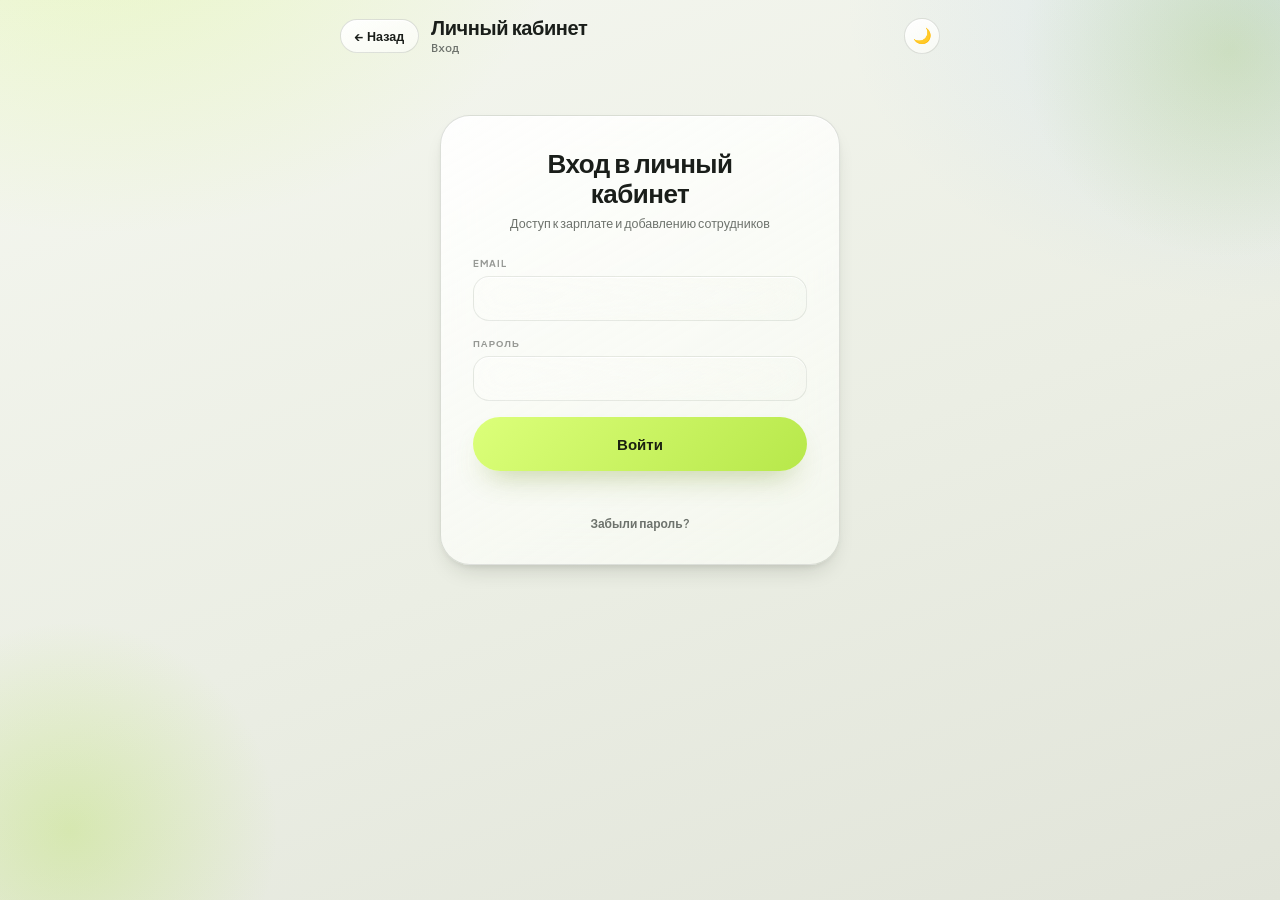
==== index.html @ 9f68ec84 "Update index.html" ====
<!DOCTYPE html>
<html lang="ru">
<head>
    <meta charset="UTF-8">
    <meta name="viewport" content="width=device-width, initial-scale=1.0, user-scalable=yes, viewport-fit=cover">
    <meta name="theme-color" content="#101215">
    <link rel="manifest" href="manifest.json">
    <!-- Открытие с экрана «Домой» в режиме приложения: без панелей Safari.
         iOS до 17 не читает display из manifest.json, ей нужен именно этот тег. -->
    <meta name="apple-mobile-web-app-capable" content="yes">
    <meta name="apple-mobile-web-app-status-bar-style" content="default">
    <meta name="apple-mobile-web-app-title" content="Лаба">
    <link rel="icon" type="image/png" href="favicon-64.png">
    <link rel="apple-touch-icon" href="apple-touch-icon-180.png">
    <title>Лаба</title>
    <script src="theme.js"></script>
    <script src="auth-guard.js"></script>
    <script src="icons.js"></script>
    <link rel="preconnect" href="https://fonts.googleapis.com">
    <link rel="preconnect" href="https://fonts.gstatic.com" crossorigin>
    <!-- Шрифты грузим НЕблокирующе (media=print + onload): обычный
         rel="stylesheet" задерживает первую отрисовку страницы до ответа
         fonts.googleapis.com, и при медленном мобильном интернете экран
         оставался белым именно из-за этого. Текст сразу рисуется системным
         шрифтом из запасного списка в --f-head, а фирменный подставляется,
         как только придёт. -->
    <link href="https://fonts.googleapis.com/css2?family=Plus+Jakarta+Sans:wght@400;500;600;700;800&family=IBM+Plex+Mono:wght@400;500;600&display=swap" rel="stylesheet" media="print" onload="this.media='all'">
    <noscript><link href="https://fonts.googleapis.com/css2?family=Plus+Jakarta+Sans:wght@400;500;600;700;800&family=IBM+Plex+Mono:wght@400;500;600&display=swap" rel="stylesheet"></noscript>
    <link rel="stylesheet" href="common.css">
    <style>
        /* background НЕ анимируем у стеклянных поверхностей (list-row,
           bottom-nav, sidebar, карточки и т.п.) — под ними backdrop-filter,
           и плавная смена градиента фона заставляла бы браузер каждый кадр
           заново пересчитывать блюр у всех них разом, из-за чего смена
           темы ощущалась как зависание (особенно на мобильных). Мгновенная
           смена фона — один пересчёт вместо ~20 кадров подряд. */
        body, .list-row, .bottom-nav, .desktop-sidebar,
        .stat-card, .panel, input, select, textarea, .product-card,
        .filter-pill, .category-btn, .confirm-dialog {
            transition: color 0.3s ease, border-color 0.3s ease;
        }

        /* ── PULL-TO-REFRESH ── */
        .ptr-indicator {
            position: fixed;
            top: 0; left: 0; right: 0;
            display: flex;
            align-items: center;
            justify-content: center;
            gap: 8px;
            background: var(--ink);
            color: var(--lime);
            font: 700 13px var(--f-head);
            height: 48px;
            transform: translateY(-100%);
            transition: transform 0.25s ease;
            z-index: 10000;
        }
        .ptr-indicator.visible { transform: translateY(0); }
        .ptr-spinner { width: 18px; height: 18px; border: 2px solid rgba(205,245,100,0.35); border-top-color: var(--lime); border-radius: 50%; animation: ptr-spin 0.7s linear infinite; }
        @keyframes ptr-spin { to { transform: rotate(360deg); } }

        body { padding: 16px; padding-bottom: calc(100px + env(safe-area-inset-bottom, 0px)); }
        .container { max-width: min(600px, 100%); margin: 0 auto; }

        /* ── Мобильная шапка: переключатель категории + иконки ── */
        .mobile-header { display: flex; align-items: center; justify-content: space-between; gap: 10px; margin-bottom: 18px; }
        .header-icons { display: flex; gap: 8px; flex: none; }
        .category-btn {
            background: var(--gs1);
            backdrop-filter: var(--g-blur-sm);
            -webkit-backdrop-filter: var(--g-blur-sm);
            color: var(--tx2);
            border: 1px solid var(--gbd);
            padding: 7px 12px;
            border-radius: 999px;
            font: 700 12px var(--f-head);
            cursor: pointer;
            transition: color .35s;
        }
        .category-btn.active { background: var(--g-pri); color: var(--g-pri-tx); border-color: transparent; }

        .install-banner { background: var(--gs2); backdrop-filter: var(--g-blur-sm); -webkit-backdrop-filter: var(--g-blur-sm); border: 1px solid var(--gbd); box-shadow: var(--gin); color: var(--tx); padding: 12px; border-radius: 16px; margin-bottom: 15px; text-align: center; font-size: 14px; display: none; }

        .ios-install-row { display: flex; align-items: flex-start; gap: 10px; }
        .ios-install-text { flex: 1; font: 500 12px/1.5 var(--f-head); color: var(--tx2); text-align: left; }
        .ios-install-text b { color: var(--tx); font-weight: 700; }
        .ios-install-close {
            flex: none; background: none; border: none; cursor: pointer;
            color: var(--tx2); padding: 2px; line-height: 0;
        }

        .panel { display: none; }
        .panel.active { display: block; }

        .scanner-frame {
            position: relative;
            width: 100%;
            max-width: 500px;
            height: 340px;
            margin: 16px auto 0;
            border-radius: 26px;
            overflow: hidden;
            border: 1px solid var(--gbd);
            box-shadow: var(--gin), var(--gsh);
            background: var(--gs3);
        }
        #reader { position: absolute; inset: 0; width: 100%; height: 100%; }
        #reader video { width: 100% !important; height: 100% !important; object-fit: cover; }
        .scanner-placeholder { position: absolute; inset: 0; }
        .scanner-hatch {
            position: absolute; inset: 0;
            background: repeating-linear-gradient(135deg, color-mix(in srgb, var(--tx2) 22%, transparent) 0 8px, transparent 8px 16px);
        }
        .scanner-placeholder-text {
            position: absolute; inset: 0;
            display: flex; align-items: center; justify-content: center;
            font: 500 11px var(--f-mono);
            color: var(--tx2);
        }
        .scanner-viewfinder { position: absolute; inset: 0; pointer-events: none; }
        .vf-corner { position: absolute; width: 34px; height: 34px; border: 0 solid var(--lime); }
        .vf-tl { top: 26%; left: 16%; border-top-width: 3px; border-left-width: 3px; border-radius: 14px 0 0 0; }
        .vf-tr { top: 26%; right: 16%; border-top-width: 3px; border-right-width: 3px; border-radius: 0 14px 0 0; }
        .vf-bl { bottom: 26%; left: 16%; border-bottom-width: 3px; border-left-width: 3px; border-radius: 0 0 0 14px; }
        .vf-br { bottom: 26%; right: 16%; border-bottom-width: 3px; border-right-width: 3px; border-radius: 0 0 14px 0; }
        .vf-scanline {
            position: absolute; left: 16%; right: 16%; top: 26%;
            height: 2px;
            background: var(--lime);
            opacity: .75;
            animation: vf-scan 2.6s ease-in-out infinite;
        }
        @keyframes vf-scan { 0%, 100% { top: 26%; } 50% { top: 74%; } }
        @media (prefers-reduced-motion: reduce) { .vf-scanline { animation: none; top: 50%; } }
        .scanner-caption {
            position: absolute; left: 0; right: 0; bottom: 18px;
            text-align: center;
            font: 600 12.5px var(--f-head);
            color: #f4f6f2;
            text-shadow: 0 1px 6px rgba(0,0,0,.6);
            pointer-events: none;
        }

        button { cursor: pointer; }
        button:disabled { opacity: 0.6; cursor: not-allowed; }
        @media (hover: hover) and (pointer: fine) {
            button:hover:not(:disabled) { transform: scale(1.03); }
        }

        .search-box { display: flex; gap: 10px; margin: 16px 0 0; }
        .search-box input { flex: 1; }
        .search-box button { width: auto; margin: 0; padding: 13px 22px; }

        .catalog-head { display: flex; align-items: center; justify-content: space-between; gap: 10px; }
        .stats-box { background: var(--gs2); backdrop-filter: var(--g-blur); -webkit-backdrop-filter: var(--g-blur); border: 1px solid var(--gbd); box-shadow: var(--gin), var(--gsh2); border-radius: 22px; padding: 14px 16px; margin: 16px 0; }
        #stats-content { margin-top: 14px; }
        .filter-group { margin-bottom: 14px; }
        .filter-row { display: flex; gap: 10px; flex-wrap: wrap; }
        .filter-row button { margin: 0; flex: 1; min-width: 140px; height: 48px; font-size: 13px; white-space: nowrap; }

        .model-search-input { margin-bottom: 8px; }

        #print-select-bar {
            display: none;
            position: fixed;
            left: 16px; right: 16px;
            bottom: calc(96px + env(safe-area-inset-bottom, 0px));
            background: var(--gs1);
            backdrop-filter: var(--g-blur);
            -webkit-backdrop-filter: var(--g-blur);
            border: 1px solid var(--gbd);
            color: var(--tx);
            border-radius: 999px;
            padding: 10px 12px 10px 20px;
            align-items: center;
            justify-content: space-between;
            gap: 10px;
            z-index: 2500;
            box-shadow: var(--gin), var(--gsh);
        }
        #print-select-bar.visible { display: flex; }
        #print-select-bar strong { font-family: var(--f-mono); }
        .print-select-check { position: absolute; top: 10px; right: 10px; font-size: 16px; line-height: 1; }
        .list-row.is-print-selected, .catalog-card.is-print-selected { border-color: var(--lime) !important; background: color-mix(in srgb, var(--lime) 12%, var(--bg)); }

        .field-group { margin-bottom: 16px; }
        .field-label { margin-bottom: 7px; display: block; }

        /* ── Главная ── */
        .home-cta {
            position: relative;
            overflow: hidden;
            background: var(--g-pri-hero);
            color: var(--g-pri-tx);
            box-shadow: var(--g-pri-sh);
            border-radius: 28px;
            padding: 20px 22px;
            display: flex;
            align-items: center;
            justify-content: space-between;
            gap: 14px;
            cursor: pointer;
            margin-top: 14px;
            transition: transform .38s cubic-bezier(.2,.8,.2,1);
        }
        .home-cta::before {
            content: '';
            position: absolute; right: -70px; top: -96px;
            width: 260px; height: 260px; border-radius: 50%;
            background: radial-gradient(circle at 50% 50%, rgba(255,255,255,.5), rgba(255,255,255,.18) 44%, rgba(255,255,255,0) 78%);
        }
        .home-cta:hover { transform: translateY(-3px); }
        .home-cta-title { position: relative; font: 600 23px/1.05 var(--f-head); letter-spacing: -.012em; }
        .home-cta-sub { position: relative; font: 600 12px var(--f-head); opacity: .58; margin-top: 6px; }
        .home-cta-icon {
            position: relative;
            width: 58px; height: 58px;
            border-radius: 20px;
            background: linear-gradient(160deg,#1d2217,#0f1210);
            color: var(--g-acc);
            display: flex; align-items: center; justify-content: center;
            font-size: 22px;
            flex: none;
            box-shadow: 0 10px 22px rgba(0,0,0,.3);
        }
        .stat-row { display: flex; gap: 9px; margin-top: 14px; }
        /* ── ЗАДАЧИ ── */
        .task-row {
            display: flex; align-items: flex-start; gap: 11px;
            padding: 11px 13px; border-radius: 16px;
            background: var(--gs2);
            backdrop-filter: var(--g-blur-sm);
            -webkit-backdrop-filter: var(--g-blur-sm);
            border: 1px solid var(--gbd);
            box-shadow: var(--gin);
            margin-bottom: 8px;
            transition: border-color .3s, opacity .3s;
        }
        .task-row.is-done { opacity: .5; }
        .task-row.is-overdue { border-color: color-mix(in srgb, var(--st-danger) 45%, transparent); }
        .task-check {
            flex: none; width: 22px; height: 22px; margin-top: 1px;
            border-radius: 7px;
            border: 1.6px solid var(--gbd2);
            background: var(--gs4);
            display: flex; align-items: center; justify-content: center;
            cursor: pointer; color: transparent; padding: 0;
            transition: background .2s, border-color .2s, color .2s;
        }
        .task-check.checked { background: var(--g-pri); border-color: transparent; color: var(--g-pri-tx); }
        .task-body { flex: 1; min-width: 0; }
        .task-title { font: 600 13px/1.35 var(--f-head); color: var(--tx); overflow-wrap: anywhere; }
        .task-row.is-done .task-title { text-decoration: line-through; }
        .task-meta { display: flex; flex-wrap: wrap; gap: 6px; margin-top: 5px; align-items: center; }
        .task-tag {
            font: 700 9.5px var(--f-head); letter-spacing: .04em;
            padding: 3px 7px; border-radius: 999px;
            background: var(--gs4); color: var(--tx2); white-space: nowrap;
        }
        .task-tag.common { background: color-mix(in srgb, var(--g-acc) 15%, transparent); color: var(--g-acc); }
        .task-tag.overdue { background: color-mix(in srgb, var(--st-danger) 16%, transparent); color: var(--st-danger); }
        .task-del { flex: none; background: none; border: none; color: var(--tx2); cursor: pointer; padding: 2px; opacity: .55; }
        .task-del:hover { opacity: 1; color: var(--st-danger); }
        .tasks-empty { text-align: center; color: var(--tx2); font: 500 12.5px var(--f-head); padding: 18px 0; }

        /* ── Уведомления о новых задачах ── */
        /* Счётчик непрочитанных задач на кнопке «Задачи» — и в нижней панели,
           и в боковой на десктопе. */
        .nav-badge {
            position: absolute; top: 3px; left: 50%; margin-left: 4px;
            min-width: 16px; height: 16px; padding: 0 4px;
            border-radius: 999px; box-sizing: border-box;
            background: var(--g-pri); color: var(--g-pri-tx);
            font: 700 10px/16px var(--f-head); text-align: center;
            pointer-events: none;
        }
        .nav-item { position: relative; }
        .sidebar-btn { position: relative; }
        .sb-badge {
            margin-left: auto; min-width: 18px; height: 18px; padding: 0 5px;
            border-radius: 999px; box-sizing: border-box;
            background: var(--g-pri); color: var(--g-pri-tx);
            font: 700 10.5px/18px var(--f-head); text-align: center;
        }
        /* Строка настройки уведомлений над формой задачи. */
        .notif-bar {
            display: flex; align-items: center; gap: 10px;
            background: var(--gs4); border: 1px solid var(--gbd2);
            border-radius: 16px; padding: 10px 12px; margin-top: 14px;
        }
        .notif-bar-text { flex: 1; min-width: 0; font: 600 11.5px/1.4 var(--f-head); color: var(--tx2); }
        .notif-btn {
            flex: none; border: 1px solid var(--gbd); background: var(--gs2);
            color: var(--tx); border-radius: 999px; padding: 7px 12px;
            font: 700 11.5px var(--f-head); cursor: pointer;
            transition: border-color .3s;
        }
        .notif-btn:hover { border-color: var(--g-sel); }
        .notif-btn.on { background: var(--g-pri); color: var(--g-pri-tx); border-color: transparent; }

        .quick-actions { display: grid; grid-template-columns: 1fr 1fr 1fr; gap: 9px; margin-top: 14px; }
        .quick-action {
            position: relative;
            background: var(--gs2);
            backdrop-filter: var(--g-blur-sm);
            -webkit-backdrop-filter: var(--g-blur-sm);
            border: 1px solid var(--gbd);
            border-radius: 18px;
            padding: 13px 8px;
            cursor: pointer;
            text-align: left;
            color: var(--tx);
            text-decoration: none;
            display: block;
        }
        .quick-action-icon { font-size: 18px; }
        .quick-action-label { font: 700 10.5px var(--f-head); margin-top: 8px; }
        .quick-action-arrow { position: absolute; top: 14px; right: 12px; font-size: 13px; color: var(--tx2); }

        /* ── НИЖНЯЯ НАВИГАЦИЯ ── */
        .bottom-nav {
            position: fixed;
            bottom: 12px; left: 12px; right: 12px;
            height: calc(64px + env(safe-area-inset-bottom, 0px));
            padding: 8px 7px calc(8px + env(safe-area-inset-bottom, 0px));
            background: var(--gs1);
            backdrop-filter: var(--g-blur);
            -webkit-backdrop-filter: var(--g-blur);
            border: 1px solid var(--gbd);
            border-radius: 28px;
            display: flex;
            align-items: stretch;
            gap: 2px;
            box-shadow: var(--gin), 0 -8px 30px rgba(0,0,0,.35);
            z-index: 9999;
        }
        .nav-item {
            flex: 1;
            display: flex;
            flex-direction: column;
            align-items: center;
            justify-content: center;
            gap: 5px;
            cursor: pointer;
            border: none;
            background: transparent;
            /* Цвет задаём явно: иконки внутри рисуются stroke="currentColor",
               а <button> без своего color берёт цвет из UA-стилей браузера —
               в Safari на iOS это системный СИНИЙ, из-за чего иконки нижней
               панели были синими вместо чёрных/белых по теме. */
            color: var(--tx);
            border-radius: 14px;
            padding: 8px 2px;
            -webkit-tap-highlight-color: transparent;
            transition: background 0.35s, color .35s, transform 0.15s;
        }
        .nav-item .nav-icon { font-size: 17px; line-height: 1; }
        .nav-item .nav-label { font: 700 9px var(--f-head); color: var(--tx2); letter-spacing: .03em; }
        .nav-item.active { background: var(--g-pri); }
        .nav-item.active .nav-icon,
        .nav-item.active .nav-label { color: var(--g-pri-tx); }
        @media (hover: hover) and (pointer: fine) {
            .nav-item:hover { transform: scale(1.03); }
        }

        /* ── ДЕСКТОП ── */
        @media (min-width: 1024px) {
            body { padding: 16px; display: flex; gap: 16px; min-height: 100vh; }
            /* ::before — это сам слой фона (на десктопе он берёт --g-layer-desktop,
               см. common.css), его прятать нельзя. Убираем только «блобы». */
            body::after { display: none; }

            .desktop-sidebar {
                display: flex !important;
                flex-direction: column;
                width: 224px;
                background: var(--gs1);
                backdrop-filter: var(--g-blur);
                -webkit-backdrop-filter: var(--g-blur);
                border: 1px solid var(--gbd);
                box-shadow: var(--gin);
                border-radius: 30px;
                color: var(--tx);
                padding: 16px 12px;
                gap: 7px;
                flex-shrink: 0;
                position: sticky;
                top: 16px;
                height: calc(100vh - 32px);
                overflow-y: auto;
            }
            .desktop-sidebar .sidebar-logo-row { display: flex; align-items: center; gap: 11px; padding: 2px 4px 10px; }
            .desktop-sidebar .sidebar-mark { width: 40px; height: 40px; border-radius: 14px; background: var(--g-pri); color: var(--g-pri-tx); box-shadow: var(--g-pri-sh-sm); display: flex; align-items: center; justify-content: center; font: 700 17px var(--f-head); flex-shrink: 0; }
            .desktop-sidebar .sidebar-title { font: 700 14px var(--f-head); letter-spacing: -.01em; color: var(--tx); }
            .desktop-sidebar .sidebar-sub { font: 400 9.5px var(--f-mono); color: rgba(var(--g-tx),.4); margin-top: 2px; }
            .desktop-sidebar .sidebar-section-label { display: none; }

            .desktop-sidebar .sidebar-cat { display: flex; flex-direction: column; gap: 5px; margin-bottom: 5px; }
            .desktop-sidebar .cat-item {
                display: flex; align-items: center; gap: 11px;
                background: transparent;
                border: 1px solid transparent;
                color: rgba(var(--g-tx),.72);
                border-radius: 999px;
                padding: 8px 16px 8px 8px;
                font: 600 13px var(--f-head);
                cursor: pointer;
                text-align: left;
                transition: background 0.4s, color 0.4s, border-color .4s;
            }
            .desktop-sidebar .cat-item span { width: 32px; height: 32px; border-radius: 50%; display: inline-flex; align-items: center; justify-content: center; background: var(--gs4); border: 1px solid var(--gbd2); font-size: 15px; flex: none; }
            .desktop-sidebar .cat-item.active { background: var(--g-pri); color: var(--g-pri-tx); box-shadow: var(--g-pri-sh-sm); }
            .desktop-sidebar .cat-item.active span { background: rgba(20,23,18,.13); border-color: rgba(20,23,18,.18); }

            .desktop-sidebar .sidebar-nav { display: flex; flex-direction: column; gap: 5px; }
            .desktop-sidebar .sidebar-btn {
                display: flex; align-items: center; gap: 11px;
                background: transparent;
                border: 1px solid transparent;
                color: rgba(var(--g-tx),.72);
                padding: 8px 16px 8px 8px;
                border-radius: 999px;
                font: 600 13px var(--f-head);
                cursor: pointer;
                text-align: left;
                text-decoration: none;
                transition: background 0.4s, color 0.4s;
            }
            .desktop-sidebar .sidebar-btn .sb-icon { width: 32px; height: 32px; border-radius: 50%; display: inline-flex; align-items: center; justify-content: center; background: var(--gs4); border: 1px solid var(--gbd2); font-size: 15px; flex: none; }
            .desktop-sidebar .sidebar-btn:hover { background: var(--gs4); color: var(--tx); }
            .desktop-sidebar .sidebar-btn.active { background: var(--g-pri); color: var(--g-pri-tx); box-shadow: var(--g-pri-sh-sm); font-weight: 600; }
            .desktop-sidebar .sidebar-btn.active .sb-icon { background: rgba(20,23,18,.13); border-color: rgba(20,23,18,.18); }

            .desktop-sidebar .sidebar-bottom { margin-top: auto; display: flex; flex-direction: column; gap: 5px; }
            /* Личный кабинет и переключатель темы — две одинаковые пилюли
               внизу панели (как в макете): общий размер, отступы и кружок
               слева задаются одним набором правил, чтобы кнопки не разъезжались
               при смене текста. */
            .desktop-sidebar .sidebar-account,
            .desktop-sidebar .sidebar-theme-btn {
                display: flex; align-items: center; gap: 10px;
                box-sizing: border-box;
                width: 100%;
                min-height: 50px;
                border-radius: 999px;
                padding: 7px 14px 7px 7px;
                margin: 0;
                text-align: left;
                text-decoration: none;
                transition: border-color .35s, transform .35s;
            }
            /* Кружок слева — одного диаметра у обеих кнопок. */
            .desktop-sidebar .sidebar-account-avatar,
            .desktop-sidebar .sidebar-theme-icon {
                flex: none; width: 36px; height: 36px; border-radius: 50%;
                display: flex; align-items: center; justify-content: center;
            }
            .desktop-sidebar .sidebar-account {
                background: var(--gs2);
                border: 1px solid var(--gbd);
                box-shadow: var(--gin);
                color: var(--tx);
            }
            .desktop-sidebar .sidebar-account:hover { border-color: var(--g-sel); transform: translateY(-1px); }
            .desktop-sidebar .sidebar-account-avatar {
                background: var(--g-pri); color: var(--g-pri-tx);
                font: 700 12.5px var(--f-head);
            }
            /* Имя и подпись — в столбик, подпись мельче и под именем. */
            .desktop-sidebar .sidebar-account-body {
                min-width: 0; display: flex; flex-direction: column; gap: 1px;
            }
            .desktop-sidebar .sidebar-account-title {
                font: 700 13px/1.25 var(--f-head); color: var(--tx);
                white-space: nowrap; overflow: hidden; text-overflow: ellipsis;
            }
            .desktop-sidebar .sidebar-account-sub {
                font: 600 10.5px/1.25 var(--f-head); color: rgba(var(--g-tx),.5);
                white-space: nowrap; overflow: hidden; text-overflow: ellipsis;
            }
            .desktop-sidebar .sidebar-theme-btn {
                background: var(--gs4);
                border: 1px solid var(--gbd2);
                color: rgba(var(--g-tx),.72);
                font: 600 12.5px var(--f-head);
                cursor: pointer;
            }
            .desktop-sidebar .sidebar-theme-icon { background: var(--gs3); font-size: 15px; line-height: 1; }
            .desktop-sidebar .sidebar-theme-btn:hover { border-color: var(--g-sel); transform: translateY(-1px); }

            .container { flex: 1; min-width: 0; max-width: none; padding: 8px 16px 24px; overflow-y: auto; }

            .mobile-header { display: none !important; }
            .bottom-nav { display: none !important; }
            .toast { bottom: 30px; }

            .products-grid { display: grid !important; grid-template-columns: minmax(0, 1fr) minmax(0, 1fr); gap: 12px; }
            .products-grid .catalog-card.product-item { min-width: 0; }

            .catalog-head { align-items: flex-start; gap: 18px; }
            .catalog-subtitle { display: block !important; font: 500 12.5px var(--f-head); color: var(--tx2); margin-top: 4px; }
            .catalog-head-desktop-tools { display: flex !important; align-items: center; gap: 12px; }
            .desktop-search-box {
                display: flex; align-items: center; gap: 10px;
                background: var(--gs3); backdrop-filter: var(--g-blur-sm); -webkit-backdrop-filter: var(--g-blur-sm);
                border: 1px solid var(--gbd);
                border-radius: 999px; padding: 11px 18px; width: 320px;
            }
            .desktop-search-box .search-dot { width: 13px; height: 13px; border: 2px solid var(--tx2); border-radius: 50%; flex: none; }
            .desktop-search-box input { background: transparent; border: none; padding: 0; font: 500 13px var(--f-head); }
            .desktop-search-box input:focus { border: none; }
            #mobile-print-btn { display: none; }
            .desktop-kpi-row { display: flex !important; gap: 12px; margin-top: 16px; }

            .desktop-detail-panel.visible {
                display: flex !important;
                flex-direction: column;
                width: 372px;
                flex: none;
                background: var(--gs1);
                backdrop-filter: var(--g-blur);
                -webkit-backdrop-filter: var(--g-blur);
                border: 1px solid var(--gbd);
                box-shadow: var(--gin), var(--gsh);
                border-radius: 28px;
                padding: 20px 22px;
                gap: 14px;
                overflow-y: auto;
                height: calc(100vh - 32px);
                position: sticky;
                top: 16px;
            }
            .detail-qr-box {
                width: 76px; height: 76px; flex: none;
                border-radius: 16px;
                background: #fffdf8; border: none;
                display: flex; align-items: center; justify-content: center;
                overflow: hidden;
                box-shadow: var(--gsh2);
            }
            .detail-qr-box img { width: 100%; height: 100%; object-fit: contain; }
        }

        .desktop-sidebar { display: none; }
        .desktop-detail-panel { display: none; }
        .catalog-subtitle { display: none; }
        .catalog-head-desktop-tools { display: none; }
        .desktop-kpi-row { display: none; }

        /* ── ГАЛЕРЕЯ ФОТО ТОВАРА (прокрутка свайпом) ── */
        .photo-gallery {
            display: flex;
            overflow-x: auto;
            scroll-snap-type: x mandatory;
            gap: 8px;
            border-radius: 16px;
            -webkit-overflow-scrolling: touch;
            scrollbar-width: none;
        }
        .photo-gallery::-webkit-scrollbar { display: none; }
        .photo-gallery-item {
            flex: 0 0 100%;
            scroll-snap-align: start;
            display: flex;
            align-items: center;
            justify-content: center;
            background: var(--sf);
            border: 1px solid var(--line);
            border-radius: 16px;
            overflow: hidden;
        }
        .photo-gallery-item img { width: 100%; height: 100%; object-fit: contain; display: block; }
        .photo-gallery-count {
            text-align: center;
            font: 600 12px var(--f-head);
            color: var(--tx2);
            margin-top: 6px;
        }
    </style>
</head>
<body>

<!-- САЙДБАР (десктоп) -->
<aside class="desktop-sidebar">
    <div class="sidebar-logo-row">
        <div class="sidebar-mark"><svg width="20" height="20" viewBox="0 0 24 24" fill="none" stroke="currentColor" stroke-width="1.8" stroke-linecap="round" stroke-linejoin="round"><path d="M4 8.6V5.8A1.8 1.8 0 0 1 5.8 4h2.8M15.4 4h2.8A1.8 1.8 0 0 1 20 5.8v2.8M20 15.4v2.8a1.8 1.8 0 0 1-1.8 1.8h-2.8M8.6 20H5.8A1.8 1.8 0 0 1 4 18.2v-2.8"></path></svg></div>
        <div>
            <div class="sidebar-title">Инвентарь</div>
            <div class="sidebar-sub">дроны · самокаты</div>
        </div>
    </div>

    <div class="sidebar-section-label">Категория</div>
    <div class="sidebar-cat">
        <button class="cat-item" id="sb-drones" onclick="switchCategory('Дроны'); setSbCat(this)"><span><svg width="15" height="15" viewBox="0 0 24 24" fill="none" stroke="currentColor" stroke-width="1.7" stroke-linecap="round" stroke-linejoin="round"><path d="M9.4 9.4h5.2v5.2H9.4zM9.4 9.4 6.4 6.8M14.6 9.4 17.6 6.8M9.4 14.6 6.4 17.2M14.6 14.6 17.6 17.2M4 6.8h4.8M15.2 6.8H20M4 17.2h4.8M15.2 17.2H20"></path></svg></span> Дроны</button>
        <button class="cat-item active" id="sb-scooters" onclick="switchCategory('Самокаты'); setSbCat(this)"><span><svg width="15" height="15" viewBox="0 0 24 24" fill="none" stroke="currentColor" stroke-width="1.7" stroke-linecap="round" stroke-linejoin="round"><path d="M6.2 15.2a2.4 2.4 0 1 0 .01 4.8 2.4 2.4 0 1 0-.01-4.8M17.8 15.2a2.4 2.4 0 1 0 .01 4.8 2.4 2.4 0 1 0-.01-4.8M8.6 17.6h5.2l2.9-11M14.6 6.6h4"></path></svg></span> Самокаты</button>
    </div>

    <div>
        <div class="sidebar-section-label" style="margin-bottom:4px;">Разделы</div>
        <nav class="sidebar-nav">
            <button class="sidebar-btn active" id="sb-nav-scan" onclick="switchTab('scan'); setSbNav(this)">
                <span class="sb-icon"><svg width="17" height="17" viewBox="0 0 24 24" fill="none" stroke="currentColor" stroke-width="1.8" stroke-linecap="round" stroke-linejoin="round"><path d="M4 8.6V5.8A1.8 1.8 0 0 1 5.8 4h2.8M15.4 4h2.8A1.8 1.8 0 0 1 20 5.8v2.8M20 15.4v2.8a1.8 1.8 0 0 1-1.8 1.8h-2.8M8.6 20H5.8A1.8 1.8 0 0 1 4 18.2v-2.8"></path><path d="M4.6 12h14.8"></path></svg></span> Сканер
            </button>
            <button class="sidebar-btn" id="sb-nav-search" onclick="switchTab('search'); setSbNav(this)">
                <span class="sb-icon"><svg width="17" height="17" viewBox="0 0 24 24" fill="none" stroke="currentColor" stroke-width="1.8" stroke-linecap="round" stroke-linejoin="round"><circle cx="11" cy="11" r="6.2"></circle><path d="m19.6 19.6-4.2-4.2"></path></svg></span> Поиск
            </button>
            <button class="sidebar-btn" id="sb-nav-catalog" onclick="switchTab('catalog'); setSbNav(this)">
                <span class="sb-icon"><svg width="17" height="17" viewBox="0 0 24 24" fill="none" stroke="currentColor" stroke-width="1.8" stroke-linecap="round" stroke-linejoin="round"><rect x="4" y="5" width="16" height="5.6" rx="1.8"></rect><rect x="4" y="13.4" width="16" height="5.6" rx="1.8"></rect><path d="M7.4 7.8h.01M7.4 16.2h.01"></path></svg></span> Каталог
            </button>
            <button class="sidebar-btn" id="sb-nav-receive-noqr" onclick="switchTab('receive-noqr'); setSbNav(this)">
                <span class="sb-icon"><svg width="17" height="17" viewBox="0 0 24 24" fill="none" stroke="currentColor" stroke-width="1.8" stroke-linecap="round" stroke-linejoin="round"><path d="M12 5.6v12.8M5.6 12h12.8"></path></svg></span> Добавление товара
            </button>
            <button class="sidebar-btn" onclick="openPrintSelectMode()">
                <span class="sb-icon"><svg width="17" height="17" viewBox="0 0 24 24" fill="none" stroke="currentColor" stroke-width="1.7" stroke-linecap="round" stroke-linejoin="round"><rect x="5" y="8.4" width="14" height="7.6" rx="1.8"></rect><path d="M7.4 8.4V6a1.6 1.6 0 0 1 1.6-1.6h6a1.6 1.6 0 0 1 1.6 1.6v2.4"></path><rect x="8.2" y="12.8" width="7.6" height="5.8" rx="1"></rect></svg></span> Наклейки
            </button>
            <button class="sidebar-btn" id="sb-nav-tasks" onclick="switchTab('tasks'); setSbNav(this)">
                <span class="sb-icon"><svg width="17" height="17" viewBox="0 0 24 24" fill="none" stroke="currentColor" stroke-width="1.8" stroke-linecap="round" stroke-linejoin="round"><path d="M10 6.6h10M10 12h10M10 17.4h10"></path><path d="m3.4 6.4 1.3 1.3 2.3-2.5M3.4 11.8l1.3 1.3 2.3-2.5M3.4 17.2l1.3 1.3 2.3-2.5"></path></svg></span> Задачи<span class="sb-badge" id="sb-tasks-badge" hidden></span>
            </button>
            <a class="sidebar-btn" id="sb-nav-analytics" href="analytics.html">
                <span class="sb-icon"><svg width="17" height="17" viewBox="0 0 24 24" fill="none" stroke="currentColor" stroke-width="1.8" stroke-linecap="round" stroke-linejoin="round"><path d="M4 19h16"></path><path d="m6.5 14.5 3.8-4.4 3 2.8 4.4-5.6"></path></svg></span> Аналитика
            </a>
            <!-- Личный кабинет теперь внизу панели отдельным блоком с
                 инициалами (см. .sidebar-account), в списке разделов его
                 дублировать не нужно. -->
        </nav>
    </div>

    <div class="sidebar-bottom">
        <a class="sidebar-account" href="cabinet.html">
            <span class="sidebar-account-avatar" id="sb-account-avatar">ЛК</span>
            <span class="sidebar-account-body">
                <span class="sidebar-account-title" id="sb-account-name">Личный кабинет</span>
                <span class="sidebar-account-sub">личный кабинет</span>
            </span>
        </a>
        <button class="sidebar-theme-btn" id="sb-theme-btn" onclick="toggleTheme()"><span class="sidebar-theme-icon" data-theme-icon>🌙</span><span id="sb-theme-label">Тёмная тема</span></button>
    </div>
</aside>

<div class="container">
    <!-- Pull-to-refresh indicator -->
    <div class="ptr-indicator" id="ptr-indicator">
        <div class="ptr-spinner"></div>
        <span id="ptr-text">Обновление...</span>
    </div>

    <div class="mobile-header">
        <div id="mobile-header-cat-group" style="display:flex; gap:8px;">
            <button id="btn-drones" class="category-btn" onclick="switchCategory('Дроны')"><svg width="13" height="13" viewBox="0 0 24 24" fill="none" stroke="currentColor" stroke-width="1.7" stroke-linecap="round" stroke-linejoin="round"><path d="M9.4 9.4h5.2v5.2H9.4zM9.4 9.4 6.4 6.8M14.6 9.4 17.6 6.8M9.4 14.6 6.4 17.2M14.6 14.6 17.6 17.2M4 6.8h4.8M15.2 6.8H20M4 17.2h4.8M15.2 17.2H20"></path></svg> Дроны</button>
            <button id="btn-scooters" class="category-btn active" onclick="switchCategory('Самокаты')"><svg width="13" height="13" viewBox="0 0 24 24" fill="none" stroke="currentColor" stroke-width="1.7" stroke-linecap="round" stroke-linejoin="round"><path d="M6.2 15.2a2.4 2.4 0 1 0 .01 4.8 2.4 2.4 0 1 0-.01-4.8M17.8 15.2a2.4 2.4 0 1 0 .01 4.8 2.4 2.4 0 1 0-.01-4.8M8.6 17.6h5.2l2.9-11M14.6 6.6h4"></path></svg> Самокаты</button>
        </div>
        <div class="header-icons">
            <a href="cabinet.html" class="icon-btn" id="header-account-btn" title="Личный кабинет" style="background:var(--g-pri); color:var(--g-pri-tx); border:none; font:700 11.5px var(--f-head);">ЛК</a>
            <a href="analytics.html" class="icon-btn" id="mobile-header-analytics-btn" title="Аналитика"><svg width="15" height="15" viewBox="0 0 24 24" fill="none" stroke="currentColor" stroke-width="1.8" stroke-linecap="round" stroke-linejoin="round"><path d="M4 19h16"></path><path d="m6.5 14.5 3.8-4.4 3 2.8 4.4-5.6"></path></svg></a>
            <button class="theme-toggle" id="theme-toggle-btn" onclick="toggleTheme()" title="Переключить тему" data-theme-icon>🌙</button>
        </div>
    </div>

    <div id="install-banner" class="install-banner">
        <div id="ios-install" style="display: none;">
            <div class="ios-install-row">
                <span class="ios-install-text">Чтобы «Лаба» открывалась как приложение — во весь экран и с уведомлениями — нажмите <b>Поделиться</b> внизу Safari и выберите <b>«На экран “Домой”»</b>.</span>
                <button class="ios-install-close" onclick="dismissIosInstall()" title="Скрыть"><svg width="14" height="14" viewBox="0 0 24 24" fill="none" stroke="currentColor" stroke-width="2" stroke-linecap="round"><path d="M6 6l12 12M18 6L6 18"></path></svg></button>
            </div>
        </div>
        <div id="android-install" style="display: none;"><button id="install-btn" class="btn-dark btn-block"><svg width="15" height="15" viewBox="0 0 24 24" fill="none" stroke="currentColor" stroke-width="1.7" stroke-linecap="round" stroke-linejoin="round"><rect x='3' y='5' width='18' height='14' rx='2.2'></rect><path d='M8 9h8M8 13h5'></path></svg> Установить</button></div>
    </div>

    <div id="home-panel" class="panel active">
        <div class="eyebrow" id="home-date"></div>
        <div class="page-title" style="margin-top:6px;">Главная</div>
        <div class="home-cta" onclick="goScanFromHome()">
            <div>
                <div class="home-cta-title">Сканировать QR</div>
                <div class="home-cta-sub">камера откроется сразу</div>
            </div>
            <div class="home-cta-icon"><svg width="26" height="26" viewBox="0 0 24 24" fill="none" stroke="currentColor" stroke-width="1.8" stroke-linecap="round" stroke-linejoin="round"><path d="M4 8.6V5.8A1.8 1.8 0 0 1 5.8 4h2.8M15.4 4h2.8A1.8 1.8 0 0 1 20 5.8v2.8M20 15.4v2.8a1.8 1.8 0 0 1-1.8 1.8h-2.8M8.6 20H5.8A1.8 1.8 0 0 1 4 18.2v-2.8"></path><path d="M4.6 12h14.8"></path></svg></div>
        </div>
        <div class="stat-row">
            <div class="stat-card"><span class="eyebrow">В наличии</span><div class="stat-value" id="home-stat-instock">—</div></div>
            <div class="stat-card"><span class="eyebrow">В доставке</span><div class="stat-value" id="home-stat-transit">—</div></div>
            <div class="stat-card"><span class="eyebrow">Продано</span><div class="stat-value" id="home-stat-sold">—</div></div>
        </div>
        <div class="quick-actions">
            <button class="quick-action" onclick="switchTab('receive-noqr')">
                <div class="quick-action-icon"><svg width="18" height="18" viewBox="0 0 24 24" fill="none" stroke="currentColor" stroke-width="1.7" stroke-linecap="round" stroke-linejoin="round"><path d="M12 5.6v12.8M5.6 12h12.8"></path></svg></div>
                <div class="quick-action-label">Добавить</div>
            </button>
            <button class="quick-action" onclick="openPrintSelectMode()">
                <div class="quick-action-icon"><svg width="18" height="18" viewBox="0 0 24 24" fill="none" stroke="currentColor" stroke-width="1.7" stroke-linecap="round" stroke-linejoin="round"><rect x="5" y="8.4" width="14" height="7.6" rx="1.8"></rect><path d="M7.4 8.4V6a1.6 1.6 0 0 1 1.6-1.6h6a1.6 1.6 0 0 1 1.6 1.6v2.4"></path><rect x="8.2" y="12.8" width="7.6" height="5.8" rx="1"></rect></svg></div>
                <div class="quick-action-label">Наклейки</div>
            </button>
            <a class="quick-action" href="analytics.html" id="home-analytics-action">
                <div class="quick-action-icon"><svg width="18" height="18" viewBox="0 0 24 24" fill="none" stroke="currentColor" stroke-width="1.7" stroke-linecap="round" stroke-linejoin="round"><path d="M4 19h16"></path><path d="m6.5 14.5 3.8-4.4 3 2.8 4.4-5.6"></path></svg></div>
                <div class="quick-action-label">Аналитика</div>
                <span class="quick-action-arrow">→</span>
            </a>
        </div>
        <div style="display:flex; align-items:center; justify-content:space-between; gap:10px; margin-top:22px;">
            <div class="eyebrow">Задачи на сегодня</div>
            <button class="btn-ghost" style="width:auto; margin:0; padding:6px 12px; font-size:11px; height:auto;" onclick="switchTab('tasks')">Все задачи →</button>
        </div>
        <div id="home-tasks-list" style="margin-top:10px;"></div>

        <div class="eyebrow" style="margin-top:22px;">Последние сканы</div>
        <div id="home-recent-scans" style="margin-top:10px;"></div>
    </div>

    <div id="scan-panel" class="panel">
        <div class="page-title">Сканер</div>
        <div class="scanner-frame">
            <div id="reader"></div>
            <div class="scanner-placeholder" id="scanner-placeholder">
                <div class="scanner-hatch"></div>
                <div class="scanner-placeholder-text">камера</div>
            </div>
            <div class="scanner-viewfinder">
                <span class="vf-corner vf-tl"></span>
                <span class="vf-corner vf-tr"></span>
                <span class="vf-corner vf-bl"></span>
                <span class="vf-corner vf-br"></span>
                <span class="vf-scanline"></span>
            </div>
            <div class="scanner-caption">Наведите на QR-код наклейки</div>
        </div>
        <button id="start-scan-btn" class="btn-lime btn-block">Сканировать</button>
        <div id="scan-result"></div>
        <div class="eyebrow" style="margin-top:18px;">Последние сканы</div>
        <div id="scan-recent-scans"></div>
    </div>

    <div id="search-panel" class="panel">
        <div class="page-title">Поиск</div>
        <div class="search-box">
            <input type="text" id="serial-input" placeholder="Артикул, название или серийный номер..." oninput="searchLive(this.value)">
            <button onclick="searchBySerial()" class="btn-dark">Найти</button>
        </div>
        <div id="search-result"></div>
    </div>

    <div id="catalog-panel" class="panel">
        <div class="catalog-head">
            <div>
                <div class="page-title" id="catalog-title">Каталог</div>
                <div class="catalog-subtitle" id="catalog-subtitle"></div>
            </div>
            <div class="catalog-head-desktop-tools">
                <div class="desktop-search-box">
                    <span class="search-dot"></span>
                    <input type="text" id="desktop-catalog-search" placeholder="Артикул, модель, серийный номер" oninput="filterCatalogSearch(this.value)">
                </div>
                <button class="btn-dark" onclick="switchTab('receive-noqr')"><svg width="13" height="13" viewBox="0 0 24 24" fill="none" stroke="currentColor" stroke-width="1.9" stroke-linecap="round" stroke-linejoin="round"><path d="M12 5.6v12.8M5.6 12h12.8"></path></svg> Добавить товар</button>
            </div>
            <button class="filter-pill" id="mobile-print-btn" onclick="openPrintSelectMode()"><svg width="13" height="13" viewBox="0 0 24 24" fill="none" stroke="currentColor" stroke-width="1.7" stroke-linecap="round" stroke-linejoin="round"><rect x="5" y="8.4" width="14" height="7.6" rx="1.8"></rect><path d="M7.4 8.4V6a1.6 1.6 0 0 1 1.6-1.6h6a1.6 1.6 0 0 1 1.6 1.6v2.4"></path><rect x="8.2" y="12.8" width="7.6" height="5.8" rx="1"></rect></svg> Наклейки</button>
        </div>
        <div class="desktop-kpi-row" id="desktop-kpi-row">
            <div class="stat-card"><span class="eyebrow">В наличии</span><div class="stat-value" id="dk-instock">—</div></div>
            <div class="stat-card"><span class="eyebrow">В доставке</span><div class="stat-value" id="dk-transit">—</div></div>
            <div class="stat-card"><span class="eyebrow">Резерв</span><div class="stat-value" id="dk-reserved">—</div></div>
            <div class="stat-card"><span class="eyebrow">Продано за месяц</span><div class="stat-value" id="dk-soldmonth">—</div></div>
        </div>
        <div id="catalog-stats" class="stats-box">
            <strong class="eyebrow">Статистика по комплектациям</strong>
            <div id="stats-content">Загрузка...</div>
        </div>
        <div class="filter-group">
            <div class="filter-row">
                <button id="refresh-catalog-btn" class="btn-ghost" style="flex:1;">🔄 Обновить данные</button>
                <button id="print-select-btn" class="btn-ghost" style="flex:1;"><svg width="15" height="15" viewBox="0 0 24 24" fill="none" stroke="currentColor" stroke-width="1.7" stroke-linecap="round" stroke-linejoin="round"><rect x="5" y="8.4" width="14" height="7.6" rx="1.8"></rect><path d="M7.4 8.4V6a1.6 1.6 0 0 1 1.6-1.6h6a1.6 1.6 0 0 1 1.6 1.6v2.4"></path><rect x="8.2" y="12.8" width="7.6" height="5.8" rx="1"></rect></svg> Печать наклеек</button>
            </div>
        </div>
        <div id="catalog-content" class="loading">⏳ Загрузка...</div>
    </div>

    <div id="print-select-bar">
        <span>Выбрано: <strong id="print-select-count">0</strong></span>
        <div style="display:flex; gap:8px;">
            <button onclick="printSelectedLabels()" class="btn-lime" style="width:auto; margin:0; padding:10px 18px;"><svg width="15" height="15" viewBox="0 0 24 24" fill="none" stroke="currentColor" stroke-width="1.7" stroke-linecap="round" stroke-linejoin="round"><rect x="5" y="8.4" width="14" height="7.6" rx="1.8"></rect><path d="M7.4 8.4V6a1.6 1.6 0 0 1 1.6-1.6h6a1.6 1.6 0 0 1 1.6 1.6v2.4"></path><rect x="8.2" y="12.8" width="7.6" height="5.8" rx="1"></rect></svg> Напечатать</button>
            <button onclick="togglePrintSelectMode()" class="btn-ghost" style="width:auto; margin:0; padding:10px 18px;">Отмена</button>
        </div>
    </div>

    <div id="receive-noqr-panel" class="panel">
        <div class="page-title">Новый товар</div>
        <div class="page-sub">Артикул и QR-код создадутся автоматически после сохранения.</div>

        <div class="field-group" style="margin-top:16px;">
            <div class="eyebrow field-label">Модель *</div>
            <div class="pill-switch" style="margin-bottom:10px;">
                <button type="button" id="noqr-mode-list" class="pill-switch-btn" onclick="switchModelMode('list')">Из списка</button>
                <button type="button" id="noqr-mode-manual" class="pill-switch-btn active" onclick="switchModelMode('manual')">Вручную</button>
            </div>
            <div id="noqr-list-block" style="display:none;">
                <input type="text" class="model-search-input" id="receive-noqr-model-search" placeholder="Поиск модели..." oninput="filterModels(this.value, 'receive-noqr-model')">
                <select id="receive-noqr-model">
                    <option value="">Выберите модель</option>
                </select>
            </div>
            <div id="noqr-manual-block">
                <input type="text" id="receive-noqr-model-manual" placeholder="Введите название модели...">
            </div>
        </div>

        <div class="field-group">
            <div class="eyebrow field-label">Серийный номер</div>
            <input type="text" id="receive-noqr-serial" placeholder="Например: 3YTBJ4900301RC">
        </div>

        <div class="field-group">
            <div class="eyebrow field-label">Цена закупки</div>
            <input type="number" id="receive-noqr-price" placeholder="0">
        </div>

        <div class="field-group">
            <div class="eyebrow field-label">Кто закупил *</div>
            <select id="receive-noqr-purchased-by">
                <option value="">Выберите сотрудника</option>
            </select>
        </div>

        <div class="field-group">
            <div class="eyebrow field-label">Кто продал</div>
            <select id="receive-noqr-sold-by">
                <option value="">Выберите сотрудника</option>
            </select>
            <div style="font-size:12px; color:var(--tx2); margin-top:4px;">Заполняйте, только если заносите уже проданный товар. Обычно продавец указывается позже, при отметке «Продан».</div>
        </div>

        <div class="field-group">
            <div class="eyebrow field-label">Затраты (ремонт)</div>
            <input type="number" id="receive-noqr-repair-cost" placeholder="0">
        </div>

        <div class="field-group">
            <div class="eyebrow field-label">Затраты (доставка)</div>
            <input type="number" id="receive-noqr-delivery-cost" placeholder="0">
        </div>

        <div class="field-group">
            <div class="eyebrow field-label">Авито</div>
            <input type="url" id="receive-noqr-avito" placeholder="Ссылка на объявление">
        </div>

        <div class="field-group">
            <div class="eyebrow field-label">Состояние / описание</div>
            <textarea id="receive-noqr-description" rows="3" placeholder="Состояние, комплектация, примечания..."></textarea>
        </div>

        <div class="field-group">
            <div class="eyebrow field-label">Фото товара</div>
            <div id="noqr-photo-preview" style="display:flex; gap:8px; overflow-x:auto; margin-bottom:8px;"></div>
            <input type="file" id="noqr-photo-input" accept="image/*" multiple style="display:none;">
            <button type="button" id="noqr-photo-btn" class="btn-ghost" style="width:100%; height:44px;"><svg width="15" height="15" viewBox="0 0 24 24" fill="none" stroke="currentColor" stroke-width="1.7" stroke-linecap="round" stroke-linejoin="round"><rect x="3.6" y="7.4" width="16.8" height="11" rx="2.2"></rect><path d="M8.4 7.4V5.8a1.6 1.6 0 0 1 1.6-1.6h4a1.6 1.6 0 0 1 1.6 1.6v1.6"></path><circle cx="12" cy="13" r="2.8"></circle></svg> Добавить фото</button>
        </div>

        <div id="receive-noqr-result"></div>
        <button id="submit-noqr-btn" class="btn-lime btn-block">Добавить товар</button>
        <button id="clear-noqr-btn" class="btn-ghost btn-block"><svg width="15" height="15" viewBox="0 0 24 24" fill="none" stroke="currentColor" stroke-width="1.7" stroke-linecap="round" stroke-linejoin="round"><path d="M4.5 7h15M9.5 7V5.2A1.2 1.2 0 0 1 10.7 4h2.6a1.2 1.2 0 0 1 1.2 1.2V7M6.7 7l.8 12.1A1.8 1.8 0 0 0 9.3 21h5.4a1.8 1.8 0 0 0 1.8-1.7L17.3 7"></path></svg> Очистить</button>
    </div>

    <div id="tasks-panel" class="panel">
        <div class="page-title">Задачи</div>
        <div class="page-sub">Что нужно успеть — себе, коллеге или всей команде.</div>

        <div class="notif-bar" id="notif-bar" hidden>
            <span class="notif-bar-text" id="notif-bar-text">Уведомлять о новых задачах</span>
            <button type="button" class="notif-btn" id="notif-permission-btn" onclick="enableTaskNotifications()" hidden>Включить</button>
            <button type="button" class="notif-btn" id="notif-sound-btn" onclick="toggleTaskSound()" title="Звук уведомления">Звук</button>
        </div>

        <div class="pill-switch" style="margin-top:16px;">
            <button type="button" class="pill-switch-btn active" data-task-period="день" onclick="switchTaskPeriod('день')">День</button>
            <button type="button" class="pill-switch-btn" data-task-period="неделя" onclick="switchTaskPeriod('неделя')">Неделя</button>
            <button type="button" class="pill-switch-btn" data-task-period="месяц" onclick="switchTaskPeriod('месяц')">Месяц</button>
        </div>

        <div class="field-group" style="margin-top:14px;">
            <input type="text" id="task-title" placeholder="Что нужно сделать..." maxlength="300">
        </div>
        <div class="field-group">
            <div class="eyebrow field-label">Кому</div>
            <select id="task-assignee">
                <option value="">Общая — для всех</option>
            </select>
        </div>
        <button class="btn-lime btn-block" id="add-task-btn">Добавить задачу</button>

        <div style="display:flex; gap:7px; margin:20px 0 12px;">
            <button class="filter-pill active" data-task-filter="mine" onclick="setTaskFilter('mine')">Мои и общие</button>
            <button class="filter-pill" data-task-filter="all" onclick="setTaskFilter('all')">Все</button>
        </div>
        <div id="tasks-list"></div>
    </div>
</div>

<!-- Панель детали товара (десктоп, только вкладка «Каталог») -->
<aside class="desktop-detail-panel" id="desktop-detail-panel"></aside>

<!-- НИЖНЯЯ НАВИГАЦИЯ -->
<nav class="bottom-nav">
    <button class="nav-item active" id="nav-home" onclick="switchTab('home', null, this)">
        <span class="nav-icon"><svg width="17" height="17" viewBox="0 0 24 24" fill="none" stroke="currentColor" stroke-width="1.7" stroke-linecap="round" stroke-linejoin="round"><path d="M4 10.6 12 4.2l8 6.4V19a1.4 1.4 0 0 1-1.4 1.4h-3.4v-5.6H9.8v5.6H5.4A1.4 1.4 0 0 1 4 19z"></path></svg></span>
        <span class="nav-label">Главная</span>
    </button>
    <button class="nav-item" id="nav-tasks" onclick="switchTab('tasks', null, this)">
        <span class="nav-icon"><svg width="17" height="17" viewBox="0 0 24 24" fill="none" stroke="currentColor" stroke-width="1.7" stroke-linecap="round" stroke-linejoin="round"><path d="M10 6.6h10M10 12h10M10 17.4h10"></path><path d="m3.4 6.4 1.3 1.3 2.3-2.5M3.4 11.8l1.3 1.3 2.3-2.5M3.4 17.2l1.3 1.3 2.3-2.5"></path></svg></span>
        <span class="nav-label">Задачи</span>
        <span class="nav-badge" id="nav-tasks-badge" hidden></span>
    </button>
    <button class="nav-item" id="nav-scan" onclick="switchTab('scan', null, this)">
        <span class="nav-icon"><svg width="17" height="17" viewBox="0 0 24 24" fill="none" stroke="currentColor" stroke-width="1.7" stroke-linecap="round" stroke-linejoin="round"><path d="M4 8.6V5.8A1.8 1.8 0 0 1 5.8 4h2.8M15.4 4h2.8A1.8 1.8 0 0 1 20 5.8v2.8M20 15.4v2.8a1.8 1.8 0 0 1-1.8 1.8h-2.8M8.6 20H5.8A1.8 1.8 0 0 1 4 18.2v-2.8"></path><path d="M4.6 12h14.8"></path></svg></span>
        <span class="nav-label">Сканер</span>
    </button>
    <button class="nav-item" id="nav-search" onclick="switchTab('search', null, this)">
        <span class="nav-icon"><svg width="17" height="17" viewBox="0 0 24 24" fill="none" stroke="currentColor" stroke-width="1.7" stroke-linecap="round" stroke-linejoin="round"><circle cx="11" cy="11" r="6.2"></circle><path d="m19.6 19.6-4.2-4.2"></path></svg></span>
        <span class="nav-label">Поиск</span>
    </button>
    <button class="nav-item" id="nav-catalog" onclick="switchTab('catalog', null, this)">
        <span class="nav-icon"><svg width="17" height="17" viewBox="0 0 24 24" fill="none" stroke="currentColor" stroke-width="1.7" stroke-linecap="round" stroke-linejoin="round"><rect x="4" y="5" width="16" height="5.6" rx="1.8"></rect><rect x="4" y="13.4" width="16" height="5.6" rx="1.8"></rect><path d="M7.4 7.8h.01M7.4 16.2h.01"></path></svg></span>
        <span class="nav-label">Каталог</span>
    </button>
    <button class="nav-item" id="nav-receive-noqr" onclick="switchTab('receive-noqr', null, this)">
        <span class="nav-icon"><svg width="17" height="17" viewBox="0 0 24 24" fill="none" stroke="currentColor" stroke-width="1.7" stroke-linecap="round" stroke-linejoin="round"><path d="M12 5.6v12.8M5.6 12h12.8"></path></svg></span>
        <span class="nav-label">Добавить</span>
    </button>
</nav>

<script src="config.js"></script>
<script src="models.js"></script>
<script src="status.js"></script>
<script src="toast.js"></script>
<script src="qrcode.js"></script>
<script src="print-label.js"></script>
<script>
    let html5QrCode = null;
    let isScanning = false;
    let allProducts = [];
    let currentProduct = null;
    let currentCategory = 'Самокаты';

    let cachedProducts = null;
    let catalogLoaded = false;

    let printSelectMode = false;
    let selectedForPrint = new Set();

    let noqrSelectedPhotoFiles = [];

    // ========== СОТРУДНИКИ (для «кто закупил»/«кто продал») ==========
    let EMPLOYEES = [];

    function employeeOptionsHtml(selectedId) {
        return EMPLOYEES.map(e =>
            '<option value="' + e.id + '"' + (String(e.id) === String(selectedId) ? ' selected' : '') + '>' + escapeHtml(e.name) + '</option>'
        ).join('');
    }

    async function loadEmployees() {
        try {
            const data = await apiGet({ action: 'getEmployees' });
            EMPLOYEES = data.employees || [];
            ['receive-noqr-purchased-by', 'receive-noqr-sold-by'].forEach(id => {
                const select = document.getElementById(id);
                if (select) {
                    select.innerHTML = '<option value="">Выберите сотрудника</option>' + employeeOptionsHtml(null);
                }
            });
            fillTaskAssignees();
        } catch (e) { /* попробуем ещё раз при следующей загрузке страницы */ }
    }

    function updateModelsForCategory(category) {
        const models = MODELS_BY_CATEGORY[category] || [];

        const receiveNoqrModelSelect = document.getElementById('receive-noqr-model');
        if (receiveNoqrModelSelect) {
            receiveNoqrModelSelect.innerHTML = '<option value="">Выберите модель</option>';
            models.forEach(model => {
                const option = document.createElement('option');
                option.value = model;
                option.textContent = model;
                receiveNoqrModelSelect.appendChild(option);
            });
        }

        // Очищаем поля поиска моделей
        const searchInputs = document.querySelectorAll('.model-search-input');
        searchInputs.forEach(input => { input.value = ''; });
    }

    // Переключение режима выбора модели: список / ручной ввод
    function switchModelMode(mode) {
        const listBlock   = document.getElementById('noqr-list-block');
        const manualBlock = document.getElementById('noqr-manual-block');
        const btnList     = document.getElementById('noqr-mode-list');
        const btnManual   = document.getElementById('noqr-mode-manual');

        if (mode === 'manual') {
            listBlock.style.display   = 'none';
            manualBlock.style.display = 'block';
            btnManual.classList.add('active');
            btnList.classList.remove('active');
        } else {
            listBlock.style.display   = 'block';
            manualBlock.style.display = 'none';
            btnList.classList.add('active');
            btnManual.classList.remove('active');
        }
    }

    // Получить выбранную модель с учётом режима
    function getModelValue() {
        const manualBlock = document.getElementById('noqr-manual-block');
        if (manualBlock && manualBlock.style.display !== 'none') {
            return (document.getElementById('receive-noqr-model-manual')?.value || '').trim();
        }
        return document.getElementById('receive-noqr-model')?.value || '';
    }

    // FIX #6: Фильтрация моделей в select
    function filterModels(query, selectId) {
        const select = document.getElementById(selectId);
        if (!select) return;
        const models = MODELS_BY_CATEGORY[currentCategory] || [];
        const filtered = query.trim()
            ? models.filter(m => m.toLowerCase().includes(query.toLowerCase()))
            : models;
        select.innerHTML = '<option value="">Выберите модель</option>';
        filtered.forEach(model => {
            const opt = document.createElement('option');
            opt.value = model;
            opt.textContent = model;
            select.appendChild(opt);
        });
    }

    // PWA
    // На iPhone подсказку показываем только пока приложение НЕ добавлено на
    // экран «Домой»: в режиме приложения navigator.standalone === true.
    // iPad с iPadOS представляется маком, поэтому проверяем ещё и касания.
    function isIosDevice() {
        const ua = navigator.userAgent;
        if (/iPhone|iPad|iPod/.test(ua)) return true;
        return /Macintosh/.test(ua) && navigator.maxTouchPoints > 1;
    }
    function isStandalone() {
        return window.navigator.standalone === true
            || window.matchMedia('(display-mode: standalone)').matches;
    }
    function dismissIosInstall() {
        try { localStorage.setItem('labaIosInstallHidden', '1'); } catch (e) {}
        const banner = document.getElementById('install-banner');
        const box = document.getElementById('ios-install');
        if (box) box.style.display = 'none';
        if (banner) banner.style.display = 'none';
    }
    let iosHintHidden = false;
    try { iosHintHidden = localStorage.getItem('labaIosInstallHidden') === '1'; } catch (e) {}
    if (isIosDevice() && !isStandalone() && !iosHintHidden) {
        document.getElementById('ios-install').style.display = 'block';
        document.getElementById('install-banner').style.display = 'block';
    }

    const isAndroid = /Android/.test(navigator.userAgent);
    if (isAndroid) {
        document.getElementById('android-install').style.display = 'block';
        document.getElementById('install-banner').style.display = 'block';
        let deferredPrompt = null;
        window.addEventListener('beforeinstallprompt', (e) => {
            e.preventDefault();
            deferredPrompt = e;
        });
        document.getElementById('install-btn')?.addEventListener('click', async () => {
            if (!deferredPrompt) { showToast('Установка через Chrome', 'info'); return; }
            deferredPrompt.prompt();
            deferredPrompt = null;
        });
    }

    // ========== УТИЛИТЫ ==========

    // FIX #4: escapeHtml экранирует &, <, >, ", ', `
    function escapeHtml(s) {
        if (!s) return '';
        return String(s)
            .replace(/&/g, '&amp;')
            .replace(/</g, '&lt;')
            .replace(/>/g, '&gt;')
            .replace(/"/g, '&quot;')
            .replace(/'/g, '&#39;')
            .replace(/`/g, '&#96;');
    }

    // FIX #11: Кастомный диалог подтверждения (вместо confirm())
    function showConfirmDialog(message) {
        return new Promise((resolve) => {
            const overlay = document.createElement('div');
            overlay.className = 'confirm-overlay';
            overlay.innerHTML = `
                <div class="confirm-dialog">
                    <p>${escapeHtml(message)}</p>
                    <div class="confirm-buttons">
                        <button id="confirm-yes" class="btn-ghost" style="flex:1; color:var(--st-danger); border-color:var(--st-danger);">Да</button>
                        <button id="confirm-no" class="btn-ghost" style="flex:1;">Нет</button>
                    </div>
                </div>
            `;
            document.body.appendChild(overlay);
            overlay.querySelector('#confirm-yes').onclick = () => { overlay.remove(); resolve(true); };
            overlay.querySelector('#confirm-no').onclick = () => { overlay.remove(); resolve(false); };
            overlay.addEventListener('click', (e) => {
                if (e.target === overlay) { overlay.remove(); resolve(false); }
            });
        });
    }

    // ========== НАВИГАЦИЯ ==========
    let navigationStack = [];

    function isDesktopLayout() {
        return window.matchMedia('(min-width: 1024px)').matches;
    }

    function goBack() {
        if (navigationStack.length > 1) {
            navigationStack.pop();
            const previousTab = navigationStack.pop();
            switchTab(previousTab);
        } else {
            switchTab('home');
        }
    }

    function goHome() {
        navigationStack = ['home'];
        switchTab('home');
    }

    // Карточка «Сканировать QR» на главной — сразу открывает сканер и запускает камеру
    function goScanFromHome() {
        switchTab('scan');
        startScanner();
    }

    // switchTab: обновляет панели и нижнюю навигацию
    function switchTab(tab, el, navEl) {
        document.querySelectorAll('.panel').forEach(p => p.classList.remove('active'));
        const panel = document.getElementById(tab + '-panel');
        if (panel) panel.classList.add('active');

        // Обновляем нижнюю навигацию
        document.querySelectorAll('.nav-item').forEach(b => b.classList.remove('active'));
        const activeNavBtn = navEl || document.getElementById('nav-' + tab);
        if (activeNavBtn) activeNavBtn.classList.add('active');

        // Синхронизируем сайдбар
        const sbBtn = document.getElementById('sb-nav-' + tab);
        setSbNav(sbBtn || null);

        if (navigationStack[navigationStack.length - 1] !== tab) {
            navigationStack.push(tab);
        }

        if (tab === 'tasks') { clearTaskBadge(); renderNotifBar(); }

        if (tab === 'catalog') loadCatalog();
        else if (printSelectMode) {
            printSelectMode = false;
            selectedForPrint.clear();
            updatePrintBar();
        }
        if (tab === 'search' || tab === 'scan') ensureAllCategoriesLoaded();

        // На вкладке «Поиск» переключатель категории не нужен — поиск идёт сразу по всем товарам
        const catGroup = document.getElementById('mobile-header-cat-group');
        if (catGroup) catGroup.style.display = (tab === 'search') ? 'none' : '';

        // Панель детали товара на десктопе — появляется только по клику на товар,
        // при уходе со вкладки «Каталог» прячем её, чтобы при следующем заходе каталог снова был во весь экран.
        const detailPanel = document.getElementById('desktop-detail-panel');
        if (detailPanel && tab !== 'catalog') detailPanel.classList.remove('visible');
        if (tab === 'scan' && html5QrCode && isScanning) {
            html5QrCode.stop().then(() => { isScanning = false; setScannerPlaceholderVisible(true); });
        }
        if (tab === 'receive-noqr' && html5QrCode && isScanning) {
            html5QrCode.stop().then(() => { isScanning = false; setScannerPlaceholderVisible(true); });
        }
    }

    // ========== ОСНОВНЫЕ ФУНКЦИИ ==========

    // Библиотека сканера (~360 КБ) нужна ТОЛЬКО когда реально открывают
    // камеру. Раньше она стояла обычным <script> в конце body и грузилась
    // при каждом заходе на сайт, блокируя весь остальной код страницы до
    // своего скачивания. Теперь подгружаем её по требованию — и не с
    // чужого CDN (unpkg.com в России может быть недоступен, тогда сканер
    // просто не работал бы), а из этой же папки, рядом с сайтом.
    let qrLibPromise = null;
    function loadQrScannerLib() {
        if (window.Html5Qrcode) return Promise.resolve();
        if (!qrLibPromise) {
            qrLibPromise = new Promise((resolve, reject) => {
                const script = document.createElement('script');
                script.src = 'html5-qrcode.min.js';
                script.onload = resolve;
                script.onerror = () => {
                    qrLibPromise = null; // дать шанс повторной попытке
                    reject(new Error('Не удалось загрузить библиотеку сканера. Проверьте интернет.'));
                };
                document.head.appendChild(script);
            });
        }
        return qrLibPromise;
    }

    async function startScanner() {
        const resultDiv = document.getElementById('scan-result');
        if (!resultDiv) return;
        resultDiv.innerHTML = '<div class="loading">📷 Запуск камеры...</div>';
        try {
            await loadQrScannerLib();
        } catch (err) {
            resultDiv.innerHTML = '<div class="error">❌ ' + escapeHtml(err.message) + '</div>';
            return;
        }
        if (html5QrCode && isScanning) await html5QrCode.stop();
        html5QrCode = new Html5Qrcode("reader");
        try {
            await html5QrCode.start(
                { facingMode: "environment" },
                { fps: 10, qrbox: { width: 300, height: 300 } },
                (text) => handleScanResult(text),
                (err) => console.log(err)
            );
            isScanning = true;
            setScannerPlaceholderVisible(false);
            resultDiv.innerHTML = '<div class="success">✅ Камера работает. Наведите на QR-код.</div>';
        } catch(e) {
            resultDiv.innerHTML = '<div class="error">❌ Ошибка камеры.</div>';
        }
    }

    function setScannerPlaceholderVisible(visible) {
        const placeholder = document.getElementById('scanner-placeholder');
        if (placeholder) placeholder.style.display = visible ? '' : 'none';
    }

    async function handleScanResult(qrData) {
        if (html5QrCode && isScanning) {
            await html5QrCode.stop();
            isScanning = false;
            setScannerPlaceholderVisible(true);
        }
        const resultDiv = document.getElementById('scan-result');
        if (!resultDiv) return;
        resultDiv.innerHTML = '<div class="loading">🔍 Поиск...</div>';
        try {
            const found = await findProductAcrossCategories(qrData);
            if (!found) throw new Error('Товар с артикулом "' + qrData + '" не найден');
            if (found.cat !== currentCategory) {
                await switchCategory(found.cat);
            }
            currentProduct = found.product;
            displayProduct(found.product, 'scan-result');
            recordRecentScan(found.product);
        } catch(e) {
            resultDiv.innerHTML = '<div class="error">❌ ' + escapeHtml(e.message) + '</div>';
        }
    }

    // Скан QR не зависит от выбранной наверху категории — ищет товар и в дронах, и в самокатах.
    async function findProductAcrossCategories(sku) {
        for (const cat of ['Дроны', 'Самокаты']) {
            const cached = window['cachedProducts_' + cat];
            if (cached && cached.length) {
                const found = cached.find(p => p['Артикул'] === sku);
                if (found) return { product: found, cat: cat };
            }
        }
        for (const cat of ['Дроны', 'Самокаты']) {
            try {
                const controller = new AbortController();
                const timeoutId = setTimeout(() => controller.abort(), 5000);
                const res = await fetch(apiUrl({ serial: sku, category: cat }), { signal: controller.signal });
                clearTimeout(timeoutId);
                const data = await res.json();
                if (data.error) continue;
                return { product: data, cat: cat };
            } catch (error) { /* пробуем следующую категорию */ }
        }
        for (const cat of ['Дроны', 'Самокаты']) {
            const offlineData = loadProductsFromLocalStorageForCategory(cat);
            if (offlineData && offlineData.products) {
                const found = offlineData.products.find(p => p['Артикул'] === sku);
                if (found) return { product: found, cat: cat };
            }
        }
        return null;
    }

    // ========== ПОСЛЕДНИЕ СКАНЫ (для «Главная» и «Сканер») ==========
    function recordRecentScan(product) {
        const sku = product['Артикул'];
        if (!sku) return;
        let list = [];
        try { list = JSON.parse(localStorage.getItem('recentScans') || '[]'); } catch (e) { list = []; }
        list = list.filter(r => r.sku !== sku);
        list.unshift({
            sku: sku,
            name: product['Название'] || 'Без названия',
            status: product['Статус'] || DEFAULT_STATUS,
            cat: currentCategory,
            ts: Date.now(),
            time: new Date().toLocaleTimeString('ru-RU', { hour: '2-digit', minute: '2-digit' })
        });
        list = list.slice(0, 10);
        localStorage.setItem('recentScans', JSON.stringify(list));
        renderRecentScans('home-recent-scans');
        renderRecentScans('scan-recent-scans');
    }

    function renderRecentScans(containerId) {
        const container = document.getElementById(containerId);
        if (!container) return;
        let list = [];
        try { list = JSON.parse(localStorage.getItem('recentScans') || '[]'); } catch (e) { list = []; }
        if (!list.length) {
            container.innerHTML = '<div class="loading">Пока нет сканов</div>';
            return;
        }
        let html = '';
        list.slice(0, 3).forEach(r => {
            const si = getStatusIcon(r.status);
            const catIcon = svgIcon(r.cat === 'Дроны' ? 'drone' : 'scooter', 19);
            let whenLabel = r.time || '';
            if (r.ts) {
                const scanDate = new Date(r.ts);
                const isToday = scanDate.toDateString() === new Date().toDateString();
                const timeStr = scanDate.toLocaleTimeString('ru-RU', { hour: '2-digit', minute: '2-digit' });
                whenLabel = isToday ? timeStr : (scanDate.toLocaleDateString('ru-RU', { day: '2-digit', month: '2-digit' }) + ' · ' + timeStr);
            }
            html += '<div class="list-row" onclick="openRecentScan(\'' + escapeHtml(r.sku) + '\', \'' + escapeHtml(r.cat) + '\')" style="margin-bottom:10px;">'
                + '<span class="list-row-icon">' + catIcon + '</span>'
                + '<div class="list-row-body">'
                + '<div class="list-row-title">' + escapeHtml(r.name) + '</div>'
                + '<div class="list-row-sub">' + escapeHtml(r.sku) + ' · ' + escapeHtml(whenLabel) + '</div>'
                + '</div>'
                + '<span class="status-badge" style="background:color-mix(in srgb, ' + si.color + ' 16%, transparent); color:' + si.color + ';">' + getStatusText(r.status) + '</span>'
                + '</div>';
        });
        container.innerHTML = html;
    }

    async function openRecentScan(sku, cat) {
        if (cat && cat !== currentCategory) {
            await switchCategory(cat);
        }
        await viewProductDetail(sku);
    }

    async function submitNoQRProduct() {
        const model = getModelValue();
        const serialNumber = document.getElementById('receive-noqr-serial')?.value.trim() || '';
        const purchasePrice = document.getElementById('receive-noqr-price')?.value || '';
        const purchasedBy = document.getElementById('receive-noqr-purchased-by')?.value || '';
        const soldBy = document.getElementById('receive-noqr-sold-by')?.value || '';
        const repairCost = document.getElementById('receive-noqr-repair-cost')?.value || '';
        const deliveryCost = document.getElementById('receive-noqr-delivery-cost')?.value || '';
        const avitoLink = document.getElementById('receive-noqr-avito')?.value || '';
        const description = document.getElementById('receive-noqr-description')?.value || '';

        if (!model) {
            showToast('Выберите модель товара', 'error');
            return;
        }
        if (!purchasedBy) {
            showToast('Выберите, кто закупил товар', 'error');
            return;
        }

        // Проверка дубликата серийного номера
        if (serialNumber && allProducts && allProducts.length) {
            const duplicate = allProducts.find(p => p['Серийный номер'] && p['Серийный номер'].trim() === serialNumber);
            if (duplicate) {
                const confirmed = await showConfirmDialog(
                    '⚠️ Товар с таким серийным номером уже существует:\n' +
                    duplicate['Название'] + ' (арт. ' + duplicate['Артикул'] + ')\nДобавить всё равно?'
                );
                if (!confirmed) return;
            }
        }

        const submitBtn = document.getElementById('submit-noqr-btn');
        if (submitBtn && submitBtn.disabled) return;

        const originalBtnText = submitBtn ? submitBtn.innerHTML : '';
        if (submitBtn) {
            submitBtn.disabled = true;
            submitBtn.innerHTML = '⏳ Добавление...';
        }

        const resultDiv = document.getElementById('receive-noqr-result');
        if (resultDiv) resultDiv.innerHTML = '<div class="loading">💾 Добавление товара и генерация QR-кода...</div>';

        try {
            const data = await apiPost({
                action:         'addWithoutSku',
                model:          model,
                serialNumber:   serialNumber,
                purchasePrice:  purchasePrice,
                purchasedBy:    purchasedBy,
                soldBy:         soldBy,
                repairCost:     repairCost,
                deliveryCost:   deliveryCost,
                avitoLink:      avitoLink,
                description:    description,
                category:       currentCategory
            });

            if (data.success) {
                if (resultDiv) {
                    resultDiv.innerHTML = '<div class="success">' + escapeHtml(data.message) + '<br>🔢 Артикул: ' + escapeHtml(data.sku) + '</div>'
                        + '<button id="print-new-label-btn" class="btn-dark btn-block"><svg width="15" height="15" viewBox="0 0 24 24" fill="none" stroke="currentColor" stroke-width="1.7" stroke-linecap="round" stroke-linejoin="round"><rect x="5" y="8.4" width="14" height="7.6" rx="1.8"></rect><path d="M7.4 8.4V6a1.6 1.6 0 0 1 1.6-1.6h6a1.6 1.6 0 0 1 1.6 1.6v2.4"></path><rect x="8.2" y="12.8" width="7.6" height="5.8" rx="1"></rect></svg> Напечатать наклейку</button>';
                    const printBtn = document.getElementById('print-new-label-btn');
                    if (printBtn) printBtn.onclick = () => printLabels([{ 'Артикул': data.sku, 'Название': model }]);
                }
                if (noqrSelectedPhotoFiles.length) {
                    const photosToUpload = noqrSelectedPhotoFiles;
                    const sku = data.sku;
                    (async () => {
                        for (const photoFile of photosToUpload) {
                            try {
                                await uploadProductPhoto(sku, currentCategory, photoFile);
                            } catch (err) {
                                showToast('Товар добавлен, но часть фото не загрузилась: ' + err.message, 'error');
                                break;
                            }
                        }
                    })();
                }
                const receiveNoqrModel = document.getElementById('receive-noqr-model');
                const receiveNoqrSerial = document.getElementById('receive-noqr-serial');
                const receiveNoqrPrice = document.getElementById('receive-noqr-price');
                const receiveNoqrPurchasedBy = document.getElementById('receive-noqr-purchased-by');
                const receiveNoqrSoldBy = document.getElementById('receive-noqr-sold-by');
                const receiveNoqrRepairCost = document.getElementById('receive-noqr-repair-cost');
                const receiveNoqrDeliveryCost = document.getElementById('receive-noqr-delivery-cost');
                const receiveNoqrAvito = document.getElementById('receive-noqr-avito');
                const receiveNoqrDescription = document.getElementById('receive-noqr-description');
                if (receiveNoqrModel) receiveNoqrModel.value = '';
                if (receiveNoqrSerial) receiveNoqrSerial.value = '';
                if (receiveNoqrPrice) receiveNoqrPrice.value = '';
                if (receiveNoqrPurchasedBy) receiveNoqrPurchasedBy.value = '';
                if (receiveNoqrSoldBy) receiveNoqrSoldBy.value = '';
                if (receiveNoqrRepairCost) receiveNoqrRepairCost.value = '';
                if (receiveNoqrDeliveryCost) receiveNoqrDeliveryCost.value = '';
                if (receiveNoqrAvito) receiveNoqrAvito.value = '';
                if (receiveNoqrDescription) receiveNoqrDescription.value = '';
                const receiveNoqrModelManualEl = document.getElementById('receive-noqr-model-manual');
                if (receiveNoqrModelManualEl) receiveNoqrModelManualEl.value = '';
                switchModelMode('manual');
                resetNoqrPhotoPicker();
                catalogLoaded = false;
                loadCatalog();
                showToast('Товар успешно добавлен!');
            } else {
                if (resultDiv) resultDiv.innerHTML = '<div class="error">❌ ' + escapeHtml(data.message) + '</div>';
            }
        } catch (error) {
            if (resultDiv) resultDiv.innerHTML = '<div class="error">❌ Ошибка: ' + escapeHtml(error.message) + '</div>';
        } finally {
            if (submitBtn) {
                submitBtn.disabled = false;
                submitBtn.innerHTML = originalBtnText;
            }
        }
    }

    function clearNoQRForm() {
        const receiveNoqrModel = document.getElementById('receive-noqr-model');
        const receiveNoqrSerial = document.getElementById('receive-noqr-serial');
        const receiveNoqrPrice = document.getElementById('receive-noqr-price');
        const receiveNoqrPurchasedBy = document.getElementById('receive-noqr-purchased-by');
        const receiveNoqrSoldBy = document.getElementById('receive-noqr-sold-by');
        const receiveNoqrRepairCost = document.getElementById('receive-noqr-repair-cost');
        const receiveNoqrDeliveryCost = document.getElementById('receive-noqr-delivery-cost');
        const receiveNoqrAvito = document.getElementById('receive-noqr-avito');
        const receiveNoqrDescription = document.getElementById('receive-noqr-description');
        const receiveNoqrResult = document.getElementById('receive-noqr-result');
        if (receiveNoqrModel) receiveNoqrModel.value = '';
        if (receiveNoqrSerial) receiveNoqrSerial.value = '';
        if (receiveNoqrPrice) receiveNoqrPrice.value = '';
        if (receiveNoqrPurchasedBy) receiveNoqrPurchasedBy.value = '';
        if (receiveNoqrSoldBy) receiveNoqrSoldBy.value = '';
        if (receiveNoqrRepairCost) receiveNoqrRepairCost.value = '';
        if (receiveNoqrDeliveryCost) receiveNoqrDeliveryCost.value = '';
        if (receiveNoqrAvito) receiveNoqrAvito.value = '';
        if (receiveNoqrDescription) receiveNoqrDescription.value = '';
        if (receiveNoqrResult) receiveNoqrResult.innerHTML = '';
        const receiveNoqrModelManual = document.getElementById('receive-noqr-model-manual');
        if (receiveNoqrModelManual) receiveNoqrModelManual.value = '';
        switchModelMode('manual');
        resetNoqrPhotoPicker();
    }

    function resetNoqrPhotoPicker() {
        noqrSelectedPhotoFiles = [];
        const preview = document.getElementById('noqr-photo-preview');
        const input = document.getElementById('noqr-photo-input');
        const btn = document.getElementById('noqr-photo-btn');
        if (preview) preview.innerHTML = '';
        if (input) input.value = '';
        if (btn) btn.innerHTML = svgIcon('camera', 15) + ' Добавить фото';
    }

    // ========== ПОИСК (по всем категориям сразу) ==========

    // Объединённый список товаров обеих категорий для поиска — не путать с allProducts
    // (тот всегда относится только к текущей выбранной категории и используется в каталоге).
    function getAllProductsForSearch() {
        const drones = window['cachedProducts_Дроны'] || [];
        const scooters = window['cachedProducts_Самокаты'] || [];
        return [
            ...drones.map(p => ({ ...p, _cat: 'Дроны' })),
            ...scooters.map(p => ({ ...p, _cat: 'Самокаты' }))
        ];
    }

    // Подгружает данные обеих категорий в кэш, чтобы поиск сразу видел и дроны, и самокаты
    function ensureAllCategoriesLoaded() {
        ['Дроны', 'Самокаты'].forEach(cat => {
            const cacheKey = 'cachedProducts_' + cat;
            if (!window[cacheKey] || !window[cacheKey].length) {
                const offline = loadProductsFromLocalStorageForCategory(cat);
                if (offline && offline.products && offline.products.length) {
                    window[cacheKey] = offline.products;
                }
            }
            updateCategoryInBackground(cat);
        });
    }

    // Открыть найденный товар: при необходимости переключаем категорию,
    // чтобы дальнейшие действия (редактирование, удаление, печать) шли в правильный лист таблицы.
    async function openSearchMatch(p) {
        if (p._cat && p._cat !== currentCategory) {
            await switchCategory(p._cat);
        }
        const sku = p['Артикул'];
        const product = (allProducts && allProducts.find(x => x['Артикул'] === sku)) || p;
        currentProduct = product;
        displayProduct(product, 'search-result');
    }

    // Живой поиск по мере набора — по локальному кэшу обеих категорий
    // Полный список последних результатов живого поиска — нужен, чтобы «... и ещё N»
    // можно было раскрыть без повторного запроса.
    let lastSearchMatches = [];

    function renderSearchResultsList(matches, expanded) {
        const resultDiv = document.getElementById('search-result');
        if (!resultDiv) return;
        const visible = expanded ? matches : matches.slice(0, 10);
        let html = '<div style="display:flex; flex-direction:column; gap:8px; margin-top:12px;">';
        visible.forEach(p => {
            const si = getStatusIcon(p['Статус']);
            const catIcon = svgIcon(p._cat === 'Дроны' ? 'drone' : 'scooter', 19);
            let price = p['Цена закупка'];
            price = (price && !isNaN(parseFloat(price))) ? parseFloat(price).toLocaleString('ru-RU') + ' ₽' : '';
            html += '<div class="list-row" onclick="selectSearchResult(\'' + escapeHtml(p['Артикул']) + '\', \'' + escapeHtml(p._cat) + '\')">'
                + '<span class="list-row-icon">' + catIcon + '</span>'
                + '<div class="list-row-body">'
                + '<div class="list-row-title">' + escapeHtml(p['Название'] || 'Без названия') + '</div>'
                + '<div class="list-row-sub">' + escapeHtml(p['Артикул'] || '—') + '</div>'
                + '</div>'
                + '<div class="list-row-side">'
                + (price ? '<div class="list-row-price">' + price + '</div>' : '')
                + '<div class="list-row-status" style="color:' + si.color + ';">' + getStatusText(p['Статус']) + '</div>'
                + '</div>'
                + '</div>';
        });
        if (!expanded && matches.length > 10) {
            html += '<div class="filter-pill" style="cursor:pointer; align-self:center;" onclick="expandSearchResults()">... и ещё ' + (matches.length - 10) + '</div>';
        }
        html += '</div>';
        resultDiv.innerHTML = html;
    }

    function expandSearchResults() {
        renderSearchResultsList(lastSearchMatches, true);
    }

    async function searchLive(query) {
        const q = query.trim().toLowerCase();
        const resultDiv = document.getElementById('search-result');
        if (!resultDiv) return;
        if (!q || q.length < 2) { resultDiv.innerHTML = ''; lastSearchMatches = []; return; }
        const source = getAllProductsForSearch();
        if (!source.length) return;

        let matches = source.filter(p =>
            (p['Артикул'] || '').toLowerCase().includes(q) ||
            (p['Название'] || '').toLowerCase().includes(q) ||
            (p['Серийный номер'] || '').toLowerCase().includes(q)
        );

        if (!matches.length) {
            resultDiv.innerHTML = '<div class="error">💭 Ничего не найдено</div>';
            lastSearchMatches = [];
            return;
        }
        // Не продан → В доставке → Зарезервирован → Продан, как в каталоге
        matches = sortByStatus(matches);

        if (matches.length === 1) {
            await openSearchMatch(matches[0]);
            return;
        }
        lastSearchMatches = matches;
        renderSearchResultsList(matches, false);
    }

    async function selectSearchResult(sku, cat) {
        if (cat && cat !== currentCategory) {
            await switchCategory(cat);
        }
        const product = allProducts.find(p => p['Артикул'] === sku);
        if (product) {
            currentProduct = product;
            displayProduct(product, 'search-result');
        }
    }

    async function searchBySerial() {
        const sku = document.getElementById('serial-input')?.value.trim();
        const resultDiv = document.getElementById('search-result');

        if (!sku) {
            if (resultDiv) resultDiv.innerHTML = '<div class="error">❌ Введите артикул или название</div>';
            return;
        }

        if (resultDiv) resultDiv.innerHTML = '<div class="loading">🔍 Поиск...</div>';

        // Сначала ищем локально по обеим категориям
        const q = sku.toLowerCase();
        const localSource = getAllProductsForSearch();
        if (localSource.length) {
            const matches = localSource.filter(p =>
                (p['Артикул'] || '').toLowerCase().includes(q) ||
                (p['Название'] || '').toLowerCase().includes(q) ||
                (p['Серийный номер'] || '').toLowerCase().includes(q)
            );
            if (matches.length === 1) {
                await openSearchMatch(matches[0]);
                return;
            }
            if (matches.length > 1) {
                searchLive(sku);
                return;
            }
        }

        // Не нашли локально — пробуем сеть по обеим категориям по очереди
        for (const cat of ['Дроны', 'Самокаты']) {
            try {
                const controller = new AbortController();
                const timeoutId = setTimeout(() => controller.abort(), 5000);
                const response = await fetch(apiUrl({ serial: sku, category: cat }), { signal: controller.signal });
                clearTimeout(timeoutId);
                const data = await response.json();
                if (data.error) continue;
                await openSearchMatch({ ...data, _cat: cat });
                return;
            } catch (error) { /* пробуем следующую категорию */ }
        }

        // Сеть недоступна — офлайн-кэш по обеим категориям
        for (const cat of ['Дроны', 'Самокаты']) {
            const offlineData = loadProductsFromLocalStorageForCategory(cat);
            if (offlineData && offlineData.products) {
                const offlineProduct = offlineData.products.find(p => p['Артикул'] === sku);
                if (offlineProduct) {
                    await openSearchMatch({ ...offlineProduct, _cat: cat });
                    if (resultDiv) {
                        const warning = document.createElement('div');
                        warning.className = 'loading';
                        warning.style.marginTop = '10px';
                        warning.style.fontSize = '12px';
                        warning.textContent = '⚠️ Офлайн-режим (данные от ' + new Date(offlineData.timestamp).toLocaleString() + ')';
                        resultDiv.appendChild(warning);
                        setTimeout(() => warning.remove(), 3000);
                    }
                    return;
                }
            }
        }
        if (resultDiv) resultDiv.innerHTML = '<div class="error">❌ Товар с артикулом "' + escapeHtml(sku) + '" не найден</div>';
    }

    // FIX #7: Полный return data (был обрезан)
    async function findProductBySKU(sku, forceFresh) {
        if (!forceFresh && allProducts && allProducts.length) {
            const found = allProducts.find(p => p['Артикул'] === sku);
            if (found) return found;
        }
        try {
            const controller = new AbortController();
            const timeoutId = setTimeout(() => controller.abort(), 5000);
            const res = await fetch(apiUrl({ serial: sku, category: currentCategory }), { signal: controller.signal });
            clearTimeout(timeoutId);
            const data = await res.json();
            if (data.error) throw new Error(data.error);
            return data;
        } catch (error) {
            const offlineData = loadProductsFromLocalStorageForCategory(currentCategory);
            if (offlineData && offlineData.products) {
                const found = offlineData.products.find(p => p['Артикул'] === sku);
                if (found) return found;
            }
            throw new Error('Товар с артикулом "' + sku + '" не найден');
        }
    }

    // ========== ОТОБРАЖЕНИЕ ==========
    function displayProduct(p, containerId) {
        const container = document.getElementById(containerId);
        if (!container) return;

        let priceZakupka = p['Цена закупка'];
        if (priceZakupka && !isNaN(parseFloat(priceZakupka))) priceZakupka = parseFloat(priceZakupka).toLocaleString('ru-RU') + ' ₽';
        let priceProdazha = p['Цена продажа'];
        if (priceProdazha && !isNaN(parseFloat(priceProdazha))) priceProdazha = parseFloat(priceProdazha).toLocaleString('ru-RU') + ' ₽';
        let profit = p['Прибыль'];
        if (profit && !isNaN(parseFloat(profit))) profit = parseFloat(profit).toLocaleString('ru-RU') + ' ₽';
        let repairCost = p['Затраты ремонт'];
        if (repairCost && !isNaN(parseFloat(repairCost))) repairCost = parseFloat(repairCost).toLocaleString('ru-RU') + ' ₽';
        let deliveryCost = p['Затраты доставка'];
        if (deliveryCost && !isNaN(parseFloat(deliveryCost))) deliveryCost = parseFloat(deliveryCost).toLocaleString('ru-RU') + ' ₽';

        const si = getStatusIcon(p['Статус']);
        const statusText = getStatusText(p['Статус']);
        const escapedSku = escapeHtml(p['Артикул']);
        const catIcon = svgIcon(currentCategory === 'Дроны' ? 'drone' : 'scooter', 28);
        const tileBg = 'color-mix(in srgb, ' + si.color + ' 18%, transparent)';

        let html = '<div class="product-card" id="product-card-' + escapedSku + '">'
            + '<div style="display:flex; align-items:center; gap:12px;">'
            + '<div style="width:62px; height:62px; flex:none; border-radius:21px; display:flex; align-items:center; justify-content:center; background:' + tileBg + '; color:' + si.color + '; border:1px solid var(--gbd);">' + catIcon + '</div>'
            + '<div style="flex:1; min-width:0;">'
            + '<div class="status-badge" style="background:color-mix(in srgb, ' + si.color + ' 16%, transparent); color:' + si.color + ';">' + statusText + '</div>'
            + '<div class="list-row-sub" style="margin-top:7px;">' + escapeHtml(p['Артикул'] || '—') + '</div>'
            + '</div>'
            + (p['QR_Code'] ? '<div class="qr-code" style="flex:none;"><img src="' + escapeHtml(p['QR_Code']) + '"></div>' : '')
            + '</div>'
            + '<h3 style="margin-top:15px;">' + escapeHtml(p['Название'] || 'Без названия') + '</h3>';

        html += '<div style="display:flex; align-items:flex-end; gap:14px; margin-top:16px;">'
            + '<div><div class="eyebrow">Закупка</div><div class="stat-value" style="margin-top:4px;">' + (priceZakupka || '—') + '</div></div>'
            + '<div style="margin-left:auto; text-align:right;"><div class="eyebrow">' + (profit ? 'Прибыль' : 'Цена продажи') + '</div><div class="stat-value" style="margin-top:4px; color:var(--g-acc);">' + (profit || priceProdazha || '—') + '</div></div>'
            + '</div>';

        html += '<div style="margin-top:14px;">';
        html += '<div class="product-detail"><strong>Серийный номер</strong><span>' + escapeHtml(p['Серийный номер'] || '—') + '</span></div>';
        if (repairCost) html += '<div class="product-detail"><strong>Затраты (ремонт)</strong><span>' + repairCost + '</span></div>';
        if (deliveryCost) html += '<div class="product-detail"><strong>Затраты (доставка)</strong><span>' + deliveryCost + '</span></div>';
        if (p['Дата закупки']) html += '<div class="product-detail"><strong>Дата закупки</strong><span>' + escapeHtml(p['Дата закупки']) + '</span></div>';
        if (p['Дата продажи']) html += '<div class="product-detail"><strong>Дата продажи</strong><span>' + escapeHtml(p['Дата продажи']) + '</span></div>';
        if (p['Ссылка на Авито']) html += '<div class="product-detail"><strong>Авито</strong><span><a href="' + escapeHtml(p['Ссылка на Авито']) + '" target="_blank" style="color:var(--lime);">Открыть →</a></span></div>';
        html += '</div>';

        html += renderPhotoGallery(p['Фото'], 240, 14);

        if (p['Состояние'] && p['Состояние'] !== '—') {
            html += '<div style="margin-top:14px;"><span class="eyebrow">Состояние</span><div class="state-list">' + formatStateText(p['Состояние']) + '</div></div>';
        }

        html += '<div class="action-buttons">'
            + '<button class="btn-lime btn-block" onclick="editProduct(\'' + escapedSku + '\')" style="margin-top:0;">Редактировать</button>'
            + '<div class="action-buttons-row">'
            + '<button class="action-btn" onclick="printProductLabel(\'' + escapedSku + '\')">' + svgIcon('sticker', 15) + ' Наклейка</button>'
            + '<button class="action-btn" onclick="shareProduct(\'' + escapedSku + '\')">' + svgIcon('share', 15) + ' Поделиться</button>'
            + '</div>'
            + '<div class="action-buttons-row">'
            + '<button class="action-btn" onclick="goBack()">' + svgIcon('arrowLeft', 15) + ' Назад</button>'
            + '<button class="action-btn" style="color:var(--g-red); border-color:color-mix(in srgb, var(--g-red) 30%, transparent);" onclick="deleteProduct(\'' + escapedSku + '\')">' + svgIcon('trash', 15) + ' Удалить</button>'
            + '</div>'
            + '</div>';

        html += '</div>';
        container.innerHTML = html;
    }

    async function shareProduct(sku) {
        try {
            const product = await findProductBySKU(sku);
            const shareText = '🚁 Товар: ' + product['Название'] + '\n🔢 Артикул: ' + product['Артикул'] + '\n📇 Серийный номер: ' + (product['Серийный номер'] || '—') + '\n📝 Состояние: ' + (product['Состояние'] || '—') + '\n💰 Цена закупки: ' + (product['Цена закупка'] || '—') + ' ₽\n📌 Статус: ' + (product['Статус'] || 'не продан');
            const productUrl = window.location.origin + window.location.pathname + '?sku=' + encodeURIComponent(sku) + '&category=' + encodeURIComponent(currentCategory);
            if (navigator.share) {
                await navigator.share({ title: 'Товар: ' + product['Название'], text: shareText, url: productUrl });
            } else {
                await navigator.clipboard.writeText(shareText + '\n\n🔗 ' + productUrl);
                showToast('📋 Информация скопирована', 'info');
            }
        } catch (error) {
            showToast('❌ Не удалось поделиться', 'error');
        }
    }

    async function printProductLabel(sku) {
        try {
            const product = await findProductBySKU(sku);
            await printLabels([product]);
        } catch (error) {
            showToast('❌ Не удалось подготовить наклейку', 'error');
        }
    }

    // ========== ФОТО ТОВАРА ==========

    // Сжимает выбранный файл до разумного размера перед отправкой (иначе
    // фото с телефона в несколько мегабайт будет долго грузиться и есть
    // риск упереться в ограничения Apps Script на размер запроса).
    function compressImageToDataURL(file, maxDim = 1280, quality = 0.82) {
        return new Promise((resolve, reject) => {
            const reader = new FileReader();
            reader.onerror = () => reject(new Error('Не удалось прочитать файл'));
            reader.onload = () => {
                const img = new Image();
                img.onerror = () => reject(new Error('Не удалось открыть изображение'));
                img.onload = () => {
                    let { width, height } = img;
                    if (width > maxDim || height > maxDim) {
                        if (width >= height) { height = Math.round(height * maxDim / width); width = maxDim; }
                        else { width = Math.round(width * maxDim / height); height = maxDim; }
                    }
                    const canvas = document.createElement('canvas');
                    canvas.width = width;
                    canvas.height = height;
                    canvas.getContext('2d').drawImage(img, 0, 0, width, height);
                    resolve(canvas.toDataURL('image/jpeg', quality));
                };
                img.src = reader.result;
            };
            reader.readAsDataURL(file);
        });
    }

    async function uploadProductPhoto(sku, category, file) {
        const photoBase64 = await compressImageToDataURL(file);
        const result = await apiPost({ action: 'uploadPhoto', sku: sku, category: category, photoBase64: photoBase64 });
        if (!result.success) throw new Error(result.message || 'Не удалось загрузить фото');
        return result.url;
    }

    // Поле "Фото" хранит несколько ссылок через разделитель "|" (пишет backend при добавлении фото)
    function getPhotoUrls(photoField) {
        if (!photoField || photoField === 'IMAGE') return [];
        return String(photoField).split('|').map(s => s.trim()).filter(s => s && s !== 'IMAGE');
    }

    function appendPhotoUrl(photoField, newUrl) {
        const urls = getPhotoUrls(photoField);
        urls.push(newUrl);
        return urls.join('|');
    }

    // Строка мини-превью с кнопкой удаления — для формы редактирования товара
    function photoThumbsHtml(photoField) {
        const urls = getPhotoUrls(photoField);
        return urls.map(function (url) {
            return '<div style="position:relative; flex:none;">'
                + '<img src="' + escapeHtml(url) + '" style="width:60px; height:60px; object-fit:cover; border-radius:10px; border:1px solid var(--line); display:block; background:var(--sf);">'
                + '<button type="button" class="photo-thumb-remove" data-url="' + escapeHtml(url) + '" style="position:absolute; top:-6px; right:-6px; width:20px; height:20px; border-radius:50%; border:none; background:#e5484d; color:#fff; font:700 13px/1 var(--f-head); cursor:pointer; display:flex; align-items:center; justify-content:center; padding:0;">×</button>'
                + '</div>';
        }).join('');
    }

    // Галерея фото товара с горизонтальной прокруткой (свайп)
    function renderPhotoGallery(photoField, heightPx, marginTop) {
        const urls = getPhotoUrls(photoField);
        if (!urls.length) return '';
        let html = '<div class="photo-gallery" style="height:' + heightPx + 'px;' + (marginTop ? ' margin-top:' + marginTop + 'px;' : '') + '">';
        urls.forEach(function (url) {
            html += '<a href="' + escapeHtml(url) + '" target="_blank" class="photo-gallery-item">'
                + '<img src="' + escapeHtml(url) + '" alt="Фото товара">'
                + '</a>';
        });
        html += '</div>';
        return html;
    }

    function formatStateText(text) {
        if (!text || text === '—') return '—';
        if (text.includes('*')) {
            const items = text.split('*').filter(item => item.trim().length > 0);
            if (items.length > 0) {
                let html = '<ul>';
                items.forEach(item => { html += '<li>' + escapeHtml(item.trim()) + '</li>'; });
                html += '</ul>';
                return html;
            }
        }
        return escapeHtml(text).replace(/\n/g, '<br>');
    }

    // Активный фильтр статуса (null = все)
    let activeStatusFilter = null;

    function updateStats(products) {
        // products здесь — всегда allProducts (все товары), чтобы счётчики не менялись при фильтрации
        const source = allProducts || products;
        if (!source || !Array.isArray(source) || source.length === 0) {
            const statsContainer = document.getElementById('stats-content');
            if (statsContainer) statsContainer.innerHTML = 'Нет данных для отображения';
            updateHomeStats(0, 0, 0);
            return;
        }
        const stats = {};
        let total = 0, sold = 0, reserved = 0, delivery = 0, unsold = 0, soldThisMonth = 0;
        const now = new Date();
        source.forEach(product => {
            total++;
            const model = getModelGroupKey(product['Название'] || 'Без названия');
            stats[model] = (stats[model] || 0) + 1;
            switch(product['Статус']) {
                case 'Продан':
                    sold++;
                    const soldDate = parseRuDate(product['Дата продажи']);
                    if (soldDate && soldDate.getFullYear() === now.getFullYear() && soldDate.getMonth() === now.getMonth()) soldThisMonth++;
                    break;
                case 'Зарезервирован': reserved++; break;
                case 'В доставке': delivery++; break;
                default: unsold++;
            }
        });

        const catalogSubtitleEl = document.getElementById('catalog-subtitle');
        if (catalogSubtitleEl) catalogSubtitleEl.textContent = total + ' ' + pluralPositions(total) + ' · обновлено ' + now.toLocaleTimeString('ru-RU', { hour: '2-digit', minute: '2-digit' });
        const dkInstock = document.getElementById('dk-instock');
        const dkTransit = document.getElementById('dk-transit');
        const dkReserved = document.getElementById('dk-reserved');
        const dkSoldMonth = document.getElementById('dk-soldmonth');
        if (dkInstock) dkInstock.textContent = unsold;
        if (dkTransit) dkTransit.textContent = delivery;
        if (dkReserved) dkReserved.textContent = reserved;
        if (dkSoldMonth) dkSoldMonth.textContent = soldThisMonth;

        // Пилюли фильтрации по статусу. Иконка всегда нейтрального цвета
        // (var(--tx2), не цвет статуса) — цветом статуса остаются только
        // текст и счётчик, как и раньше.
        const mkBtn = (icon, text, value, color, count) => {
            const isActive = activeStatusFilter === value;
            const iconSpan = '<span' + (isActive ? '' : ' style="color:var(--tx2);"') + '>' + icon + '</span>';
            return '<button class="filter-pill' + (isActive ? ' active' : '') + '" '
                + (isActive ? '' : 'style="color:' + color + ';"')
                + ' onclick="filterByStatus(\'' + value + '\')">'
                + iconSpan + ' ' + text + ' <strong>' + count + '</strong></button>';
        };

        let statsHtml = '<div style="display:flex; flex-wrap:wrap; justify-content:center; gap:8px; margin-bottom:12px;">'
            + mkBtn(svgIcon('catalog', 12), 'Все', '', 'var(--tx2)', total)
            + mkBtn(svgIcon('dot', 12), 'В наличии', 'Не продан', 'var(--st-ok)', unsold)
            + mkBtn(svgIcon('truck', 12), 'В доставке', 'В доставке', 'var(--st-info)', delivery)
            + mkBtn(svgIcon('lock', 12), 'Резерв', 'Зарезервирован', 'var(--st-warn)', reserved)
            + mkBtn(svgIcon('checkCircle', 12), 'Продан', 'Продан', 'var(--st-off)', sold)
            + '</div>';

        // Пилюли моделей
        statsHtml += '<div style="display: flex; flex-wrap: wrap; gap: 8px;">';
        for (const [model, count] of Object.entries(stats).sort()) {
            statsHtml += '<span class="filter-pill filter-pill-wrap" style="cursor:pointer;" onclick="filterCatalogDirectly(\'' + escapeHtml(model) + '\')">'
                + escapeHtml(model) + ': <strong>' + count + '</strong>'
                + '</span>';
        }
        statsHtml += '</div>';
        const statsContainer = document.getElementById('stats-content');
        if (statsContainer) statsContainer.innerHTML = statsHtml;
        updateHomeStats(unsold, delivery, sold);
    }

    function updateHomeStats(unsold, delivery, sold) {
        const inStockEl = document.getElementById('home-stat-instock');
        const transitEl = document.getElementById('home-stat-transit');
        const soldEl = document.getElementById('home-stat-sold');
        if (inStockEl) inStockEl.textContent = unsold;
        if (transitEl) transitEl.textContent = delivery;
        if (soldEl) soldEl.textContent = sold;
        renderRecentScans('home-recent-scans');
        renderRecentScans('scan-recent-scans');
    }

    function filterByStatus(status) {
        activeStatusFilter = status || null;
        applyFilters();
        updateStats(allProducts);
    }

    function filterCatalogDirectly(model) {
        activeStatusFilter = null;
        let filtered = allProducts.filter(product => getModelGroupKey(product['Название'] || '') === model);
        filtered = sortByStatus(filtered);
        renderCatalog(filtered);
        updateStats(allProducts);
        const statsHeader = document.querySelector('#catalog-stats strong');
        if (statsHeader) statsHeader.innerHTML = 'Фильтр: ' + escapeHtml(model)
            + ' <button class="filter-pill" style="margin-left:8px;" onclick="resetCatalogFilter()">✕ Сбросить</button>';
    }

    function resetCatalogFilter() {
        activeStatusFilter = null;
        renderCatalog(sortByStatus(allProducts));
        updateStats(allProducts);
        const statsHeader = document.querySelector('#catalog-stats strong');
        if (statsHeader) statsHeader.innerHTML = 'Статистика по комплектациям';
    }

    // Поиск по каталогу в шапке десктопной раскладки (заполняется только там)
    let desktopCatalogSearchQuery = '';
    function filterCatalogSearch(query) {
        desktopCatalogSearchQuery = query.trim().toLowerCase();
        applyFilters();
    }

    function applyFilters() {
        if (!allProducts || !allProducts.length) return;
        const statusFilter = activeStatusFilter || '';
        const q = desktopCatalogSearchQuery;
        let filtered = allProducts.filter(product => {
            if (statusFilter && product['Статус'] !== statusFilter) return false;
            if (q) {
                const haystack = ((product['Название'] || '') + ' ' + (product['Артикул'] || '') + ' ' + (product['Серийный номер'] || '')).toLowerCase();
                if (!haystack.includes(q)) return false;
            }
            return true;
        });
        filtered = sortByStatus(filtered);
        renderCatalog(filtered);
    }

    function renderCatalog(products) {
        const container = document.getElementById('catalog-content');
        if (!container) return;
        // #catalog-content стартует в разметке с class="loading" (текст-заглушка
        // "Загрузка..."), и этот класс со временем никогда не снимался — а у
        // .loading задан text-align:center, который так и продолжал каскадом
        // применяться ко всем карточкам внутри, включая название товара
        // (незаметно для однострочных названий, но криво разъезжалось на
        // двухстрочных). Снимаем его здесь, при первой реальной отрисовке.
        container.classList.remove('loading', 'error', 'success');
        if (!products || products.length === 0) {
            container.innerHTML = '<div class="error">📭 Товары не найдены.</div>';
            return;
        }
        let html = '<div class="products-grid">';
        products.forEach(product => {
            const status = product['Статус'] || '';
            const si = getStatusIcon(status);
            const sku = product['Артикул'] || '';
            const isSelected = selectedForPrint.has(sku);
            let cardClass = 'catalog-card product-item';
            if (status === 'Продан') cardClass += ' is-dim';
            if (printSelectMode && isSelected) cardClass += ' is-print-selected';
            const catIcon = svgIcon(currentCategory === 'Дроны' ? 'drone' : 'scooter', 23);
            const clickHandler = printSelectMode
                ? "togglePrintSelection('" + escapeHtml(sku) + "')"
                : "viewProductDetail('" + escapeHtml(sku) + "')";
            let price = product['Цена закупка'];
            price = (price && !isNaN(parseFloat(price))) ? parseFloat(price).toLocaleString('ru-RU') + ' ₽' : '—';
            const days = daysSincePurchase(product['Дата закупки']);
            const daysLabel = days !== null ? days + ' дн на складе' : '';
            const tileBg = 'color-mix(in srgb, ' + si.color + ' 18%, transparent)';
            html += '<div class="' + cardClass + '" onclick="' + clickHandler + '">'
                + (printSelectMode ? '<span class="print-select-check">' + (isSelected ? '✅' : '⬜') + '</span>' : '')
                + '<div class="catalog-card-glow" style="background:' + tileBg + ';"></div>'
                + '<div class="catalog-card-head">'
                + '<div class="catalog-card-tile" style="background:' + tileBg + '; color:' + si.color + ';">' + catIcon + '</div>'
                + '<div class="catalog-card-body">'
                + '<div class="catalog-card-name">' + escapeHtml(product['Название'] || 'Без названия') + '</div>'
                + '<div class="catalog-card-serial">' + escapeHtml(sku || '—') + '</div>'
                + '</div>'
                + '<div class="catalog-card-badge" style="background:color-mix(in srgb, ' + si.color + ' 16%, transparent); color:' + si.color + ';">' + getStatusText(status) + '</div>'
                + '</div>'
                + '<div class="catalog-card-foot">'
                + '<div class="catalog-card-days">' + daysLabel + '</div>'
                + '<div class="catalog-card-price">' + price + '</div>'
                + '</div>'
                + '</div>';
        });
        html += '</div>';
        container.innerHTML = html;
    }

    function resetFilters() {
        activeStatusFilter = null;
        applyFilters();
        updateStats(allProducts);
        const statsHeader = document.querySelector('#catalog-stats strong');
        if (statsHeader) statsHeader.innerHTML = 'Статистика по комплектациям';
    }

    // ── Печать наклеек списком ──────────────────────────────────
    function togglePrintSelectMode() {
        printSelectMode = !printSelectMode;
        if (!printSelectMode) selectedForPrint.clear();
        applyFilters();
        updatePrintBar();
    }

    function togglePrintSelection(sku) {
        if (selectedForPrint.has(sku)) selectedForPrint.delete(sku);
        else selectedForPrint.add(sku);
        applyFilters();
        updatePrintBar();
    }

    function updatePrintBar() {
        const bar = document.getElementById('print-select-bar');
        if (!bar) return;
        bar.classList.toggle('visible', printSelectMode);
        const countEl = document.getElementById('print-select-count');
        if (countEl) countEl.textContent = selectedForPrint.size;
    }

    async function printSelectedLabels() {
        if (!selectedForPrint.size) {
            showToast('Выберите хотя бы один товар', 'error');
            return;
        }
        const products = allProducts.filter(p => selectedForPrint.has(p['Артикул']));
        await printLabels(products);
    }

    function openPrintSelectMode() {
        switchTab('catalog');
        if (!printSelectMode) togglePrintSelectMode();
    }

    async function viewProductDetail(sku) {
        if (isDesktopLayout()) {
            const product = allProducts.find(p => p['Артикул'] === sku) || await findProductBySKU(sku);
            currentProduct = product;
            renderDesktopDetail(product);
            const detailPanel = document.getElementById('desktop-detail-panel');
            if (detailPanel) detailPanel.classList.add('visible');
            return;
        }
        switchTab('search');
        const serialInput = document.getElementById('serial-input');
        if (serialInput) serialInput.value = sku;
        await searchBySerial();
    }

    // Склонение «позиция/позиции/позиций» для подписи под заголовком каталога (десктоп)
    function pluralPositions(n) {
        const n100 = n % 100, n10 = n % 10;
        if (n100 >= 11 && n100 <= 19) return 'позиций';
        if (n10 === 1) return 'позиция';
        if (n10 >= 2 && n10 <= 4) return 'позиции';
        return 'позиций';
    }

    function parseRuDate(str) {
        if (!str) return null;
        const m = String(str).match(/^(\d{2})\.(\d{2})\.(\d{4})$/);
        if (!m) return null;
        const d = new Date(+m[3], +m[2] - 1, +m[1]);
        return isNaN(d.getTime()) ? null : d;
    }

    // Конвертация для <input type="date"> — он всегда хранит значение в ISO
    // (yyyy-MM-dd), а вся остальная таблица/бэкенд работают в формате dd.MM.yyyy.
    function ruDateToIso(str) {
        const m = String(str || '').match(/^(\d{2})\.(\d{2})\.(\d{4})$/);
        return m ? (m[3] + '-' + m[2] + '-' + m[1]) : '';
    }

    function isoDateToRu(str) {
        const m = String(str || '').match(/^(\d{4})-(\d{2})-(\d{2})$/);
        return m ? (m[3] + '.' + m[2] + '.' + m[1]) : '';
    }

    function daysSincePurchase(dateStr) {
        const buy = parseRuDate(dateStr);
        if (!buy) return null;
        return Math.max(0, Math.round((new Date() - buy) / 86400000));
    }

    // Правая панель детали товара в десктопной раскладке каталога
    function renderDesktopDetail(product) {
        const panel = document.getElementById('desktop-detail-panel');
        if (!panel) return;
        if (!product) {
            panel.innerHTML = '<div class="loading" style="margin-top:0;">Выберите товар из каталога</div>';
            return;
        }

        let priceZakupka = product['Цена закупка'];
        priceZakupka = (priceZakupka && !isNaN(parseFloat(priceZakupka))) ? parseFloat(priceZakupka).toLocaleString('ru-RU') + '\u00a0₽' : '—';
        let priceProdazha = product['Цена продажа'];
        priceProdazha = (priceProdazha && !isNaN(parseFloat(priceProdazha))) ? parseFloat(priceProdazha).toLocaleString('ru-RU') + '\u00a0₽' : '—';
        let profit = product['Прибыль'];
        // Пока товар не продан, прибыли ещё нет — по макету пишем «ожидается»,
        // а не прочерк: это не отсутствие данных, а нормальное состояние.
        const profitKnown = profit && !isNaN(parseFloat(profit));
        profit = profitKnown ? parseFloat(profit).toLocaleString('ru-RU') + '\u00a0₽'
               : (product['Статус'] === 'Продан' ? '—' : 'ожидается');
        const profitSmall = !profitKnown;

        const si = getStatusIcon(product['Статус']);
        const statusText = getStatusText(product['Статус']);
        const escapedSku = escapeHtml(product['Артикул']);
        const days = daysSincePurchase(product['Дата закупки']);

        let html = '<div style="display:flex; align-items:flex-start; justify-content:space-between; gap:14px;">'
            + '<div><div style="font:800 19px/1.2 var(--f-head); letter-spacing:-.01em;">' + escapeHtml(product['Название'] || 'Без названия') + '</div>'
            + '<div class="list-row-sub" style="margin-top:6px;">' + escapedSku + '</div></div>'
            + '<div class="detail-qr-box">' + (product['QR_Code'] ? '<img src="' + escapeHtml(product['QR_Code']) + '">' : '') + '</div>'
            + '</div>'
            + '<div class="status-badge" style="align-self:flex-start; background:color-mix(in srgb, ' + si.color + ' 16%, transparent); color:' + si.color + ';">' + statusText + '</div>';

        html += '<div style="display:flex; gap:10px;">'
            + '<div class="stat-card"><span class="eyebrow">Закупка</span><div class="stat-value">' + priceZakupka + '</div></div>'
            + '<div class="stat-card" style="background:var(--g-pri-soft); color:var(--g-pri-tx); border:none; box-shadow:var(--gsh2);"><span class="eyebrow" style="color:var(--g-pri-tx); opacity:.62;">Прибыль</span><div class="stat-value" style="color:var(--g-pri-tx);' + (profitSmall ? ' font-family:var(--f-head); font-size:17px; font-weight:700; letter-spacing:-.01em;' : '') + '">' + profit + '</div></div>'
            + '</div>';

        // «На складе» — отдельной строкой с полоской, как в макете: чем дольше
        // товар лежит, тем полнее шкала. За полную шкалу берём 90 дней —
        // дальше она просто остаётся заполненной.
        if (days !== null) {
            const agePct = Math.max(2, Math.min(100, Math.round(days / 90 * 100)));
            html += '<div class="age-box">'
                + '<div class="age-head"><span class="eyebrow">На складе</span><span class="age-days">' + days + '\u00a0дн</span></div>'
                + '<div class="age-track"><span style="width:' + agePct + '%"></span></div>'
                + '</div>';
        }

        html += '<div style="background:var(--gs4); backdrop-filter:var(--g-blur-sm); -webkit-backdrop-filter:var(--g-blur-sm); border:1px solid var(--gbd2); border-radius:18px; padding:4px 16px;">';
        // Порядок строк — как в макете. Категория и цена продажи показываются
        // всегда (с прочерком), чтобы таблица не «прыгала» между товарами.
        html += '<div class="product-detail"><strong>Серийный номер</strong><span>' + escapeHtml(product['Серийный номер'] || '—') + '</span></div>';
        html += '<div class="product-detail"><strong>Категория</strong><span>' + escapeHtml(product['Категория'] || currentCategory || '—') + '</span></div>';
        html += '<div class="product-detail"><strong>Дата закупки</strong><span>' + escapeHtml(product['Дата закупки'] || '—') + '</span></div>';
        html += '<div class="product-detail"><strong>Цена продажи</strong><span>' + priceProdazha + '</span></div>';
        if (product['Дата продажи']) html += '<div class="product-detail"><strong>Дата продажи</strong><span>' + escapeHtml(product['Дата продажи']) + '</span></div>';
        if (product['Ссылка на Авито']) html += '<div class="product-detail"><strong>Авито</strong><span><a href="' + escapeHtml(product['Ссылка на Авито']) + '" target="_blank" style="color:var(--g-acc);">Открыть →</a></span></div>';
        html += '</div>';

        html += renderPhotoGallery(product['Фото'], 220, 0);

        if (product['Состояние'] && product['Состояние'] !== '—') {
            html += '<div style="background:var(--gs2); backdrop-filter:var(--g-blur-sm); -webkit-backdrop-filter:var(--g-blur-sm); border:1px solid var(--gbd2); border-radius:18px; padding:15px 16px;">'
                + '<span class="eyebrow">Состояние</span><div class="state-list">' + formatStateText(product['Состояние']) + '</div></div>';
        }

        html += '<div style="margin-top:auto; display:flex; flex-direction:column; gap:9px; padding-top:14px; border-top:1px solid var(--gbd3);">'
            + '<button class="btn-lime btn-block" style="margin-top:0;" onclick="editProduct(\'' + escapedSku + '\')">Редактировать</button>'
            + '<div style="display:flex; gap:9px;">'
            + '<button class="action-btn" style="flex:1; height:50px; font-size:13px;" onclick="printProductLabel(\'' + escapedSku + '\')">' + svgIcon('sticker', 15) + ' Напечатать наклейку</button>'
            + '<button class="action-btn" title="Удалить" style="width:54px; flex:none; height:50px; color:var(--g-red); background:linear-gradient(150deg, color-mix(in srgb, var(--g-red) 15%, transparent), transparent); border-color:color-mix(in srgb, var(--g-red) 30%, transparent);" onclick="deleteProduct(\'' + escapedSku + '\')">' + svgIcon('trash', 16) + '</button>'
            + '</div>'
            + '</div>';

        panel.innerHTML = html;
    }

    // ========== КАТАЛОГ С КЭШИРОВАНИЕМ ==========
    function saveProductsToLocalStorage(products) {
        try {
            localStorage.setItem('cachedProducts_' + currentCategory, JSON.stringify({
                products: products,
                timestamp: Date.now(),
                category: currentCategory
            }));
            const cacheKey = 'cachedProducts_' + currentCategory;
            window[cacheKey] = products;
        } catch (e) { console.error('Ошибка сохранения:', e); }
    }

    function loadProductsFromLocalStorageForCategory(category) {
        try {
            const cached = localStorage.getItem('cachedProducts_' + category);
            if (cached) {
                const data = JSON.parse(cached);
                if (Date.now() - data.timestamp < 7 * 24 * 60 * 60 * 1000) return data;
            }
        } catch (e) { console.error('Ошибка загрузки:', e); }
        return null;
    }

    function loadProductsFromLocalStorage() {
        return loadProductsFromLocalStorageForCategory(currentCategory);
    }

    async function updateCategoryInBackground(category) {
        try {
            const data = await apiGet({ action: 'getAll', category: category });
            if (data.error) throw new Error(data.error);
            const products = data.products || data;
            if (products && products.length) {
                const cacheKey = 'cachedProducts_' + category;
                window[cacheKey] = products;
                localStorage.setItem('cachedProducts_' + category, JSON.stringify({
                    products: products,
                    timestamp: Date.now(),
                    category: category
                }));
                if (currentCategory === category) {
                    allProducts = products;
                    cachedProducts = products;
                    catalogLoaded = true;
                    renderCatalog(products);
                    updateStats(products);
                    const headerTitle = document.querySelector('#catalog-panel .page-title');
                    if (headerTitle) headerTitle.textContent = 'Каталог · ' + category;
                }
            }
        } catch (error) { console.log('Фоновое обновление не удалось:', error); }
    }

    async function switchCategory(category) {
        if (currentCategory === category) return;
        currentCategory = category;

        // Товар в панели справа (десктоп) относится к прежней категории — прячем,
        // пока не выберут что-то в новой (viewProductDetail покажет её заново при клике).
        const detailPanel = document.getElementById('desktop-detail-panel');
        if (detailPanel) detailPanel.classList.remove('visible');

        document.querySelectorAll('.category-btn').forEach(btn => btn.classList.remove('active'));
        if (category === 'Дроны') {
            document.getElementById('btn-drones').classList.add('active');
        } else {
            document.getElementById('btn-scooters').classList.add('active');
        }

        // Синхронизируем сайдбар категории
        const sbCatBtn = document.getElementById(category === 'Дроны' ? 'sb-drones' : 'sb-scooters');
        setSbCat(sbCatBtn || null);

        updateModelsForCategory(category);

        const headerTitle = document.querySelector('#catalog-panel .page-title');
        if (headerTitle) headerTitle.textContent = 'Каталог · ' + category;

        const cacheKey = 'cachedProducts_' + category;
        if (window[cacheKey] && window[cacheKey].length > 0) {
            allProducts = window[cacheKey];
            cachedProducts = allProducts;
            catalogLoaded = true;
            renderCatalog(allProducts);
            updateStats(allProducts);
            return;
        }

        const offlineData = loadProductsFromLocalStorageForCategory(category);
        if (offlineData && offlineData.products && offlineData.products.length) {
            allProducts = offlineData.products;
            cachedProducts = allProducts;
            catalogLoaded = true;
            window[cacheKey] = allProducts;
            renderCatalog(allProducts);
            updateStats(allProducts);
            updateCategoryInBackground(category);
            return;
        }

        const container = document.getElementById('catalog-content');
        if (container) container.innerHTML = '<div class="loading">📦 Загрузка...</div>';
        await loadCatalog(true);
    }

    async function loadCatalog(forceReload = false) {
        const container = document.getElementById('catalog-content');
        if (!container) return;

        if (cachedProducts && !forceReload && catalogLoaded) {
            allProducts = cachedProducts;
            if (allProducts && allProducts.length) {
                renderCatalog(allProducts);
                updateStats(allProducts);
            } else {
                container.innerHTML = '<div class="error">📭 Товары не найдены.</div>';
            }
            return;
        }

        const offlineData = loadProductsFromLocalStorage();
        if (offlineData && !forceReload) {
            cachedProducts = offlineData.products;
            allProducts = offlineData.products;
            catalogLoaded = true;
            if (allProducts && allProducts.length) {
                renderCatalog(allProducts);
                updateStats(allProducts);
                container.innerHTML = '<div class="loading">📦 Офлайн-режим (данные от ' + new Date(offlineData.timestamp).toLocaleString() + ')</div>';
                setTimeout(() => {
                    if (container.innerHTML.includes('Офлайн-режим')) {
                        container.innerHTML = '';
                        renderCatalog(allProducts);
                    }
                }, 2000);
            } else {
                container.innerHTML = '<div class="error">📭 Товары не найдены.</div>';
            }
            return;
        }

        container.innerHTML = '<div class="loading">📦 Загрузка...</div>';
        try {
            const data = await apiGet({ action: 'getAll', category: currentCategory });
            if (data.error) throw new Error(data.error);
            const products = data.products || data;
            if (!products || !Array.isArray(products)) throw new Error('Неверный формат данных');

            cachedProducts = products;
            allProducts = products;
            catalogLoaded = true;

            const cacheKey = 'cachedProducts_' + currentCategory;
            window[cacheKey] = products;
            saveProductsToLocalStorage(products);

            if (!allProducts || allProducts.length === 0) {
                container.innerHTML = '<div class="error">📭 Товары в категории "' + escapeHtml(currentCategory) + '" не найдены.</div>';
                const statsContent = document.getElementById('stats-content');
                if (statsContent) statsContent.innerHTML = 'Нет данных';
                return;
            }
            renderCatalog(allProducts);
            updateStats(allProducts);
        } catch (error) {
            const fallbackData = loadProductsFromLocalStorage();
            if (fallbackData) {
                cachedProducts = fallbackData.products;
                allProducts = fallbackData.products;
                catalogLoaded = true;
                renderCatalog(allProducts);
                updateStats(allProducts);
                container.innerHTML = '<div class="loading">⚠️ Офлайн-режим (данные от ' + new Date(fallbackData.timestamp).toLocaleString() + ')</div>';
                setTimeout(() => {
                    if (container.innerHTML.includes('Офлайн-режим')) container.innerHTML = '';
                }, 3000);
            } else {
                container.innerHTML = '<div class="error">❌ Нет интернета и нет сохранённых данных</div>';
            }
        }
    }

    function getAllOfflineProducts() {
        const all = [];
        for (let cat of ['Дроны', 'Самокаты']) {
            const cached = localStorage.getItem('cachedProducts_' + cat);
            if (cached) {
                const data = JSON.parse(cached);
                if (data.products && data.products.length) all.push(...data.products);
            }
        }
        return all;
    }

    // ========== РЕДАКТИРОВАНИЕ ==========
    // Перерисовывает карточку товара, которая сейчас видна за модалкой
    // редактирования (правая панель на десктопе, результат скана/поиска
    // на мобильном) — нужна, чтобы новое фото было видно сразу, а не
    // только после нажатия «Сохранить».
    function refreshVisibleProductCard() {
        if (!currentProduct) return;
        if (isDesktopLayout()) {
            renderDesktopDetail(currentProduct);
            return;
        }
        const activePanel = document.querySelector('.panel.active');
        let resultContainer;
        if (activePanel && activePanel.id === 'search-panel') {
            resultContainer = document.getElementById('search-result');
        } else {
            resultContainer = document.getElementById('scan-result');
        }
        if (resultContainer && resultContainer.innerHTML.trim()) {
            displayProduct(currentProduct, resultContainer.id);
        }
    }

    function editProduct(sku) {
        currentProduct = allProducts.find(p => p['Артикул'] === sku);
        if (!currentProduct) return;

        const modal = document.createElement('div');
        modal.className = 'confirm-overlay';
        modal.innerHTML = '<div class="confirm-dialog" style="max-width:500px; max-height:80vh; overflow-y:auto; text-align:left;">'
            + '<h3 style="font:600 17px var(--f-head); margin-bottom:16px; color:var(--tx);">Редактирование: ' + escapeHtml(currentProduct['Артикул']) + '</h3>'
            + '<div class="field-group"><div class="eyebrow field-label">Фото товара</div>'
            +     '<div id="edit-photo-preview" style="display:flex; gap:8px; overflow-x:auto; margin-bottom:8px;">' + photoThumbsHtml(currentProduct['Фото']) + '</div>'
            +     '<input type="file" id="edit-photo-input" accept="image/*" multiple style="display:none;">'
            +     '<button type="button" id="edit-photo-btn" class="btn-ghost" style="width:100%; height:44px;">' + svgIcon('camera', 15) + ' Добавить фото</button>'
            +     '<div id="edit-photo-status" style="font-size:12px; color:var(--tx2); margin-top:6px;"></div>'
            + '</div>'
            + '<div class="field-group"><div class="eyebrow field-label">Артикул</div><input type="text" id="edit-sku" value="' + escapeHtml(currentProduct['Артикул']) + '">'
            +     '<div style="font-size:12px; color:var(--tx2); margin-top:4px;">⚠️ При смене артикула старая наклейка с QR-кодом перестанет действовать — потребуется напечатать новую.</div>'
            + '</div>'
            + '<div class="field-group"><div class="eyebrow field-label">Название</div><input type="text" id="edit-name" value="' + escapeHtml(currentProduct['Название']) + '"></div>'
            + '<div class="field-group"><div class="eyebrow field-label">Серийный номер</div><input type="text" id="edit-serial" value="' + escapeHtml(currentProduct['Серийный номер']) + '"></div>'
            + '<div class="field-group"><div class="eyebrow field-label">Состояние</div><textarea id="edit-description" rows="3">' + escapeHtml(currentProduct['Состояние']) + '</textarea></div>'
            + '<div class="field-group"><div class="eyebrow field-label">Цена закупки</div><input type="number" id="edit-purchase-price" value="' + (currentProduct['Цена закупка'] || '') + '"></div>'
            + '<div class="field-group"><div class="eyebrow field-label">Дата закупки</div><input type="date" id="edit-purchase-date" value="' + ruDateToIso(currentProduct['Дата закупки']) + '"></div>'
            + '<div class="field-group"><div class="eyebrow field-label">Цена продажи</div><input type="number" id="edit-sale-price" value="' + (currentProduct['Цена продажа'] || '') + '"></div>'
            + '<div class="field-group"><div class="eyebrow field-label">Дата продажи</div><input type="date" id="edit-sale-date" value="' + ruDateToIso(currentProduct['Дата продажи']) + '"></div>'
            + '<div class="field-group"><div class="eyebrow field-label">Кто закупил</div>'
            +     '<select id="edit-purchased-by"><option value="">Выберите сотрудника</option>' + employeeOptionsHtml(currentProduct['ЗакупилId']) + '</select>'
            + '</div>'
            + '<div class="field-group"><div class="eyebrow field-label">Кто продал' + (currentProduct['ПродалId'] ? '' : ' *') + '</div>'
            +     '<select id="edit-sold-by"><option value="">Выберите сотрудника</option>' + employeeOptionsHtml(currentProduct['ПродалId']) + '</select>'
            + '</div>'
            + '<div class="field-group"><div class="eyebrow field-label">Статус</div>'
            +     '<select id="edit-status">'
            +         '<option value="Не продан"' + (currentProduct['Статус'] === 'Не продан' ? ' selected' : '') + '>Не продан</option>'
            +         '<option value="Продан"' + (currentProduct['Статус'] === 'Продан' ? ' selected' : '') + '>Продан</option>'
            +         '<option value="Зарезервирован"' + (currentProduct['Статус'] === 'Зарезервирован' ? ' selected' : '') + '>Резерв</option>'
            +         '<option value="В доставке"' + (currentProduct['Статус'] === 'В доставке' ? ' selected' : '') + '>В доставке</option>'
            +     '</select>'
            + '</div>'
            + '<div class="field-group"><div class="eyebrow field-label">Авито</div><input type="url" id="edit-avito" value="' + escapeHtml(currentProduct['Ссылка на Авито'] || '') + '"></div>'
            + '<div class="field-group"><div class="eyebrow field-label">Затраты (ремонт)</div><input type="number" id="edit-repair-cost" value="' + (currentProduct['Затраты ремонт'] || '') + '"></div>'
            + '<div class="field-group"><div class="eyebrow field-label">Затраты (доставка)</div><input type="number" id="edit-delivery-cost" value="' + (currentProduct['Затраты доставка'] || '') + '"></div>'
            + '<div class="action-buttons-row" style="margin-top:16px;"><button id="save-edit-btn" class="btn-lime" style="flex:1; height:46px;">💾 Сохранить</button><button id="cancel-edit-btn" class="btn-ghost" style="flex:1; height:46px;">Отмена</button></div>'
            + '</div>';
        document.body.appendChild(modal);

        // Закрытие по клику на overlay
        modal.addEventListener('click', (e) => {
            if (e.target === modal) modal.remove();
        });

        // Подстраховка для полей даты: -webkit-appearance:none (нужен, чтобы
        // задать полям одинаковую высоту) в части версий Safari прячет
        // родную иконку календаря — тап по всему полю всё равно открывает
        // календарь через showPicker(), если браузер его поддерживает.
        ['edit-purchase-date', 'edit-sale-date'].forEach(id => {
            const dateEl = document.getElementById(id);
            if (dateEl && dateEl.showPicker) {
                dateEl.addEventListener('click', () => {
                    try { dateEl.showPicker(); } catch (e) {}
                });
            }
        });

        const photoBtn = document.getElementById('edit-photo-btn');
        const photoInput = document.getElementById('edit-photo-input');
        const photoStatus = document.getElementById('edit-photo-status');
        const photoPreview = document.getElementById('edit-photo-preview');
        photoBtn.onclick = () => photoInput.click();
        photoInput.onchange = async () => {
            const files = Array.from(photoInput.files || []);
            if (!files.length) return;
            photoBtn.disabled = true;
            for (let i = 0; i < files.length; i++) {
                photoStatus.textContent = '⏳ Загрузка фото ' + (i + 1) + ' из ' + files.length + '...';
                try {
                    const url = await uploadProductPhoto(currentProduct['Артикул'], currentCategory, files[i]);
                    currentProduct['Фото'] = appendPhotoUrl(currentProduct['Фото'], url);
                    photoPreview.innerHTML = photoThumbsHtml(currentProduct['Фото']);
                    refreshVisibleProductCard();
                } catch (err) {
                    photoStatus.textContent = '❌ ' + err.message;
                    photoBtn.disabled = false;
                    return;
                }
            }
            photoStatus.textContent = '✅ Фото загружено';
            photoInput.value = '';
            photoBtn.disabled = false;
        };

        photoPreview.onclick = async (e) => {
            const removeBtn = e.target.closest('.photo-thumb-remove');
            if (!removeBtn) return;
            const url = removeBtn.dataset.url;
            const confirmed = await showConfirmDialog('Удалить это фото?');
            if (!confirmed) return;
            photoStatus.textContent = '⏳ Удаление фото...';
            try {
                const remaining = getPhotoUrls(currentProduct['Фото']).filter(u => u !== url).join('|');
                const result = await apiPost({ action: 'updateProduct', sku: currentProduct['Артикул'], category: currentCategory, photos: remaining });
                if (!result.success) throw new Error(result.message || 'Не удалось удалить фото');
                currentProduct['Фото'] = remaining;
                photoPreview.innerHTML = photoThumbsHtml(currentProduct['Фото']);
                photoStatus.textContent = '✅ Фото удалено';
                refreshVisibleProductCard();
            } catch (err) {
                photoStatus.textContent = '❌ ' + err.message;
            }
        };

        document.getElementById('save-edit-btn').onclick = async () => {
            const status = document.getElementById('edit-status').value;
            const soldBy = document.getElementById('edit-sold-by')?.value || '';
            if (status === 'Продан' && !currentProduct['ПродалId'] && !soldBy) {
                showToast('Выберите, кто продал товар', 'error');
                return;
            }
            const updatedData = {
                sku: currentProduct['Артикул'],
                newSku: document.getElementById('edit-sku').value.trim(),
                name: document.getElementById('edit-name').value,
                serialNumber: document.getElementById('edit-serial').value,
                description: document.getElementById('edit-description').value,
                purchasePrice: document.getElementById('edit-purchase-price').value,
                purchaseDate: isoDateToRu(document.getElementById('edit-purchase-date').value),
                salePrice: document.getElementById('edit-sale-price').value,
                saleDate: isoDateToRu(document.getElementById('edit-sale-date').value),
                status: status,
                soldBy: soldBy,
                purchasedBy: document.getElementById('edit-purchased-by')?.value || '',
                avitoLink: document.getElementById('edit-avito').value,
                repairCost: document.getElementById('edit-repair-cost').value,
                deliveryCost: document.getElementById('edit-delivery-cost').value
            };
            await saveProductChanges(updatedData);
            modal.remove();
        };
        document.getElementById('cancel-edit-btn').onclick = () => modal.remove();
    }

    // FIX #3: POST для saveProductChanges + FIX #3 BUG-03: правильное определение активной панели
    async function saveProductChanges(data) {
        const activePanel = document.querySelector('.panel.active');
        let resultContainer;
        if (activePanel && activePanel.id === 'search-panel') {
            resultContainer = document.getElementById('search-result');
        } else {
            resultContainer = document.getElementById('scan-result');
        }
        if (resultContainer) resultContainer.innerHTML = '<div class="loading">💾 Сохранение...</div>';

        try {
            const result = await apiPost({
                action:         'updateProduct',
                sku:            data.sku,
                newSku:         data.newSku,
                name:           data.name,
                serialNumber:   data.serialNumber,
                description:    data.description,
                purchasePrice:  data.purchasePrice,
                purchaseDate:   data.purchaseDate,
                salePrice:      data.salePrice,
                saleDate:       data.saleDate,
                status:         data.status,
                soldBy:         data.soldBy || '',
                purchasedBy:    data.purchasedBy || '',
                avitoLink:      data.avitoLink || '',
                repairCost:     data.repairCost || '',
                deliveryCost:   data.deliveryCost || '',
                category:       currentCategory
            });
            if (result.success) {
                const finalSku = result.sku || data.sku;
                showToast('✅ Товар обновлён');
                const updatedProduct = result.product || await findProductBySKU(finalSku, true);
                currentProduct = updatedProduct;
                if (allProducts && allProducts.length) {
                    const idx = allProducts.findIndex(p => p['Артикул'] === data.sku);
                    if (idx !== -1) allProducts[idx] = updatedProduct;
                }
                if (isDesktopLayout()) {
                    renderDesktopDetail(updatedProduct);
                } else if (resultContainer) {
                    displayProduct(updatedProduct, resultContainer.id);
                }
                catalogLoaded = false;
                loadCatalog();

                if (result.skuChanged) {
                    const reprint = await showConfirmDialog(
                        '🔢 Артикул изменён на ' + finalSku + '. Старая наклейка с QR-кодом больше не действует.\nНапечатать новую наклейку сейчас?'
                    );
                    if (reprint) {
                        printLabels([{ 'Артикул': finalSku, 'Название': updatedProduct['Название'] }]);
                    }
                }
            } else {
                showToast('❌ Ошибка: ' + result.message, 'error');
            }
        } catch (error) {
            showToast('❌ Ошибка: ' + error.message, 'error');
        }
    }

    async function deleteProduct(sku) {
        const confirmed = await showConfirmDialog('⚠️ Удалить товар ' + sku + '?');
        if (!confirmed) return;

        const activePanel = document.querySelector('.panel.active');
        let resultContainer;
        if (activePanel && activePanel.id === 'search-panel') {
            resultContainer = document.getElementById('search-result');
        } else {
            resultContainer = document.getElementById('scan-result');
        }
        if (resultContainer) resultContainer.innerHTML = '<div class="loading">🗑️ Удаление...</div>';

        try {
            const result = await apiPost({ action: 'deleteProduct', sku: sku, category: currentCategory });
            if (result.success) {
                showToast('✅ Товар ' + sku + ' удалён');
                if (resultContainer) {
                    if (activePanel && activePanel.id === 'search-panel') {
                        resultContainer.innerHTML = '';
                    } else {
                        resultContainer.innerHTML = '<div class="success">✅ Товар удалён</div>';
                    }
                }
                const detailPanel = document.getElementById('desktop-detail-panel');
                if (detailPanel) detailPanel.classList.remove('visible');
                catalogLoaded = false;
                loadCatalog();
            } else {
                showToast('❌ Ошибка: ' + result.message, 'error');
            }
        } catch (error) {
            showToast('❌ Ошибка: ' + error.message, 'error');
        }
    }

    function handleUrlParams() {
        const urlParams = new URLSearchParams(window.location.search);
        const category = urlParams.get('category');
        if (category && (category === 'Дроны' || category === 'Самокаты')) {
            currentCategory = category;
            document.querySelectorAll('.category-btn').forEach(btn => btn.classList.remove('active'));
            if (category === 'Дроны') {
                document.getElementById('btn-drones').classList.add('active');
            } else {
                document.getElementById('btn-scooters').classList.add('active');
            }
            const headerTitle = document.querySelector('#catalog-panel .page-title');
            if (headerTitle) headerTitle.textContent = 'Каталог · ' + category;
            catalogLoaded = false;
            cachedProducts = null;
            loadCatalog(true);
        }
        const sku = urlParams.get('sku');
        if (sku) {
            switchTab('search');
            const serialInput = document.getElementById('serial-input');
            if (serialInput) serialInput.value = sku;
            searchBySerial();
        }
        // Клик по уведомлению о задаче открывает приложение с ?tab=tasks.
        if (urlParams.get('tab') === 'tasks') switchTab('tasks');
    }

    // ========== ОБРАБОТЧИКИ ==========
    // FIX #8: Кнопки навигации подключены
    document.getElementById('start-scan-btn').onclick = startScanner;
    document.getElementById('submit-noqr-btn').onclick = submitNoQRProduct;
    document.getElementById('clear-noqr-btn').onclick = clearNoQRForm;

    const noqrPhotoBtn = document.getElementById('noqr-photo-btn');
    const noqrPhotoInput = document.getElementById('noqr-photo-input');
    if (noqrPhotoBtn && noqrPhotoInput) {
        noqrPhotoBtn.onclick = () => noqrPhotoInput.click();
        noqrPhotoInput.onchange = () => {
            const files = Array.from(noqrPhotoInput.files || []);
            if (!files.length) return;
            noqrSelectedPhotoFiles = noqrSelectedPhotoFiles.concat(files);
            const preview = document.getElementById('noqr-photo-preview');
            if (preview) {
                preview.innerHTML = noqrSelectedPhotoFiles.map(f =>
                    '<img src="' + URL.createObjectURL(f) + '" style="width:60px; height:60px; object-fit:cover; border-radius:10px; border:1px solid var(--line); flex:none; background:var(--sf);">'
                ).join('');
            }
            noqrPhotoInput.value = '';
        };
    }

    const refreshBtn = document.getElementById('refresh-catalog-btn');
    if (refreshBtn) refreshBtn.onclick = () => { catalogLoaded = false; loadCatalog(true); };

    const printSelectBtn = document.getElementById('print-select-btn');
    if (printSelectBtn) printSelectBtn.onclick = togglePrintSelectMode;



    // Кнопки Назад/Главная удалены — навигация через нижнюю панель

    // Кнопка темы в сайдбаре десктопа показывает, НА какую тему переключит клик
    // (а не название текущей) — в отличие от иконок toggle-кнопок в шапке.
    // Меняем только подпись: кружок с эмодзи внутри кнопки переключает
    // theme.js по атрибуту data-theme-icon, и перезапись textContent всей
    // кнопки стёрла бы его вместе с вёрсткой.
    window.addEventListener('themechange', function (e) {
        const label = document.getElementById('sb-theme-label');
        if (label) label.textContent = e.detail.dark ? 'Светлая тема' : 'Тёмная тема';
    });

    // Аналитика — только для директора (auth-guard.js уже гарантирует, что
    // сюда попадают только вошедшие в личный кабинет сотрудники).
    function applyRoleVisibility() {
        const isDirector = window.CABINET_SESSION && window.CABINET_SESSION.employee && window.CABINET_SESSION.employee.role === 'director';
        ['sb-nav-analytics', 'mobile-header-analytics-btn', 'home-analytics-action'].forEach(id => {
            const el = document.getElementById(id);
            if (el) el.style.display = isDirector ? '' : 'none';
        });
        const employee = window.CABINET_SESSION && window.CABINET_SESSION.employee;
        const accountBtn = document.getElementById('header-account-btn');
        if (accountBtn && employee) {
            accountBtn.textContent = accountInitials(employee.name);
        }
        // Блок кабинета внизу боковой панели десктопа: инициалы и имя.
        const sbAvatar = document.getElementById('sb-account-avatar');
        const sbName = document.getElementById('sb-account-name');
        if (employee) {
            if (sbAvatar) sbAvatar.textContent = accountInitials(employee.name);
            if (sbName && employee.name) sbName.textContent = employee.name;
        }
    }

    // ── ЗАДАЧИ ────────────────────────────────────────────────────────
    // Разовые задачи со сроком: день / неделя / месяц. Срок вычисляет сервер
    // (конец выбранного периода). Ставить может любой вошедший сотрудник —
    // себе, коллеге или общую, которая видна всем.
    let TASKS = [];
    let currentTaskPeriod = 'день';
    let taskFilter = 'mine';

    // ========== УВЕДОМЛЕНИЯ О НОВЫХ ЗАДАЧАХ ==========
    //
    // Отдельного канала на сервере нет и не нужно: getTasks и так отдаёт все
    // задачи с их id, поэтому «новое» вычисляем на клиенте — запоминаем
    // наибольший id, который сотрудник уже видел, и всё, что больше, считаем новым.
    //
    // Что показываем: всплывающую подсказку в приложении, системное
    // уведомление (если разрешено) и короткий звук. Плюс счётчик на кнопке
    // «Задачи», который гаснет, когда человек открыл вкладку.
    const TASK_POLL_MS = 60000;
    let taskPollTimer = null;
    let unseenTaskIds = [];

    function seenKey() {
        // Ключ свой у каждого сотрудника: на общем компьютере уведомления
        // одного не должны «съедаться» другим.
        return 'labaSeenTaskId_' + (myEmployeeId() || 'anon');
    }
    function unseenKey() {
        return 'labaUnseenTasks_' + (myEmployeeId() || 'anon');
    }
    // Счётчик переживает перезагрузку страницы: иначе сотрудник, который
    // закрыл и снова открыл приложение, потерял бы отметку о задаче,
    // уведомление о которой уже показывалось и больше не повторится.
    function loadUnseen() {
        try {
            const raw = JSON.parse(localStorage.getItem(unseenKey()) || '[]');
            unseenTaskIds = Array.isArray(raw) ? raw : [];
        } catch (e) { unseenTaskIds = []; }
    }
    function saveUnseen() {
        try { localStorage.setItem(unseenKey(), JSON.stringify(unseenTaskIds)); } catch (e) {}
    }
    function getLastSeenTaskId() {
        try { return Number(localStorage.getItem(seenKey()) || 0) || 0; } catch (e) { return 0; }
    }
    function setLastSeenTaskId(id) {
        try { localStorage.setItem(seenKey(), String(id)); } catch (e) {}
    }

    // Задача касается сотрудника, если она общая или назначена ему. Задачи,
    // которые он сам и поставил, не уведомляют — он о них и так знает.
    function isTaskForMe(t) {
        const me = myEmployeeId();
        if (t.done) return false;
        if (String(t.createdBy) === String(me)) return false;
        return !t.assigneeId || String(t.assigneeId) === String(me);
    }

    // ── Звук ──
    // Отдельный файл не нужен: короткий двухнотный сигнал синтезируем через
    // WebAudio. Браузеры не дают играть звук до первого касания экрана,
    // поэтому контекст «разблокируем» на первом же действии пользователя.
    let audioCtx = null;
    function unlockAudio() {
        if (audioCtx) return;
        const Ctx = window.AudioContext || window.webkitAudioContext;
        if (!Ctx) return;
        try {
            audioCtx = new Ctx();
            if (audioCtx.state === 'suspended') audioCtx.resume();
        } catch (e) { audioCtx = null; }
    }
    function taskSoundEnabled() {
        try { return localStorage.getItem('labaTaskSound') !== 'off'; } catch (e) { return true; }
    }
    function playTaskChime() {
        if (!taskSoundEnabled() || !audioCtx) return;
        try {
            if (audioCtx.state === 'suspended') audioCtx.resume();
            const now = audioCtx.currentTime;
            [[880, 0], [1174.7, 0.13]].forEach(function (pair) {
                const osc = audioCtx.createOscillator();
                const gain = audioCtx.createGain();
                osc.type = 'sine';
                osc.frequency.value = pair[0];
                // Плавное нарастание и затухание — без него слышен щелчок.
                gain.gain.setValueAtTime(0, now + pair[1]);
                gain.gain.linearRampToValueAtTime(0.16, now + pair[1] + 0.02);
                gain.gain.exponentialRampToValueAtTime(0.0001, now + pair[1] + 0.32);
                osc.connect(gain).connect(audioCtx.destination);
                osc.start(now + pair[1]);
                osc.stop(now + pair[1] + 0.34);
            });
        } catch (e) {}
    }
    function toggleTaskSound() {
        const on = !taskSoundEnabled();
        try { localStorage.setItem('labaTaskSound', on ? 'on' : 'off'); } catch (e) {}
        renderNotifBar();
        if (on) { unlockAudio(); playTaskChime(); }
    }

    // ── Системные уведомления ──
    // В обычной вкладке Safari на iPhone объекта Notification нет вовсе:
    // Apple включает его только для приложения, добавленного на экран
    // «Домой». Поэтому кнопку показываем лишь там, где API существует.
    function notificationsSupported() {
        return typeof window.Notification !== 'undefined';
    }
    async function enableTaskNotifications() {
        if (!notificationsSupported()) return;
        try {
            const res = await Notification.requestPermission();
            if (res === 'granted') {
                showToast('Уведомления включены');
                subscribeToPush();
            } else if (res === 'denied') {
                showToast('Уведомления запрещены в настройках браузера', 'error');
            }
        } catch (e) {}
        renderNotifBar();
    }

    // ── Пуши: приходят, даже когда приложение закрыто ──
    // Ключ приходит с сервера в base64url, а pushManager ждёт байты.
    function urlBase64ToUint8Array(base64String) {
        const padding = '='.repeat((4 - base64String.length % 4) % 4);
        const base64 = (base64String + padding).replace(/-/g, '+').replace(/_/g, '/');
        const raw = atob(base64);
        const out = new Uint8Array(raw.length);
        for (let i = 0; i < raw.length; i++) out[i] = raw.charCodeAt(i);
        return out;
    }

    async function subscribeToPush() {
        // Пуши — надстройка над уведомлениями в приложении: если браузер их не
        // умеет или сервер без VAPID-ключей, всё остальное работает как было.
        if (!('serviceWorker' in navigator) || !('PushManager' in window)) return;
        if (!notificationsSupported() || Notification.permission !== 'granted') return;
        if (!taskSessionToken()) return;

        try {
            const info = await apiGet({ action: 'getVapidKey' });
            if (!info || !info.enabled || !info.publicKey) return;

            const reg = await navigator.serviceWorker.ready;
            let sub = await reg.pushManager.getSubscription();

            // Ключ на сервере могли поменять — тогда старую подписку нужно
            // отозвать, иначе push-сервис будет отвергать сообщения.
            if (sub) {
                const current = btoa(String.fromCharCode.apply(null,
                    new Uint8Array(sub.options.applicationServerKey || new ArrayBuffer(0))))
                    .replace(/\+/g, '-').replace(/\//g, '_').replace(/=+$/, '');
                if (current && current !== info.publicKey) {
                    await sub.unsubscribe();
                    sub = null;
                }
            }
            if (!sub) {
                sub = await reg.pushManager.subscribe({
                    userVisibleOnly: true,
                    applicationServerKey: urlBase64ToUint8Array(info.publicKey)
                });
            }
            // Отправляем при каждом входе: сервер перезапишет владельца, если
            // на этом устройстве сменился сотрудник.
            await apiPost({
                action: 'savePushSubscription',
                sessionToken: taskSessionToken(),
                subscription: sub.toJSON()
            });
        } catch (e) {
            // Молча: без пушей приложение полностью работоспособно.
            console.log('Подписка на пуши не оформлена:', e && e.message);
        }
    }
    function showSystemNotification(count, firstTitle) {
        if (!notificationsSupported() || Notification.permission !== 'granted') return;
        const title = count === 1 ? 'Новая задача' : 'Новых задач: ' + count;
        const body = count === 1 ? firstTitle : firstTitle + ' и ещё ' + (count - 1);
        // Через service worker уведомление показывается и когда вкладка
        // свёрнута; new Notification() в этом случае во многих браузерах
        // просто игнорируется.
        if (navigator.serviceWorker && navigator.serviceWorker.ready) {
            navigator.serviceWorker.ready.then(function (reg) {
                reg.showNotification(title, {
                    body: body,
                    icon: 'icon-192.png',
                    badge: 'icon-192.png',
                    tag: 'laba-tasks',       // новые уведомления заменяют старое, а не копятся
                    renotify: true
                });
            }).catch(function () {});
        }
    }

    // ── Счётчик на кнопке «Задачи» ──
    function renderTaskBadge() {
        const n = unseenTaskIds.length;
        [['nav-tasks-badge', 99], ['sb-tasks-badge', 99]].forEach(function (pair) {
            const el = document.getElementById(pair[0]);
            if (!el) return;
            el.textContent = n > pair[1] ? pair[1] + '+' : String(n);
            el.hidden = n === 0;
        });
    }

    function renderNotifBar() {
        const bar = document.getElementById('notif-bar');
        if (!bar) return;
        bar.hidden = false;
        const btn = document.getElementById('notif-permission-btn');
        const soundBtn = document.getElementById('notif-sound-btn');
        const text = document.getElementById('notif-bar-text');

        if (soundBtn) {
            const on = taskSoundEnabled();
            soundBtn.classList.toggle('on', on);
            soundBtn.textContent = on ? 'Звук вкл.' : 'Звук выкл.';
        }
        if (!btn || !text) return;

        if (!notificationsSupported()) {
            btn.hidden = true;
            text.textContent = 'Новые задачи подсвечиваются в приложении. Чтобы они приходили как обычные уведомления телефона, добавьте «Лабу» на экран «Домой».';
            return;
        }
        if (Notification.permission === 'granted') {
            btn.hidden = true;
            text.textContent = 'Уведомления о новых задачах включены.';
        } else if (Notification.permission === 'denied') {
            btn.hidden = true;
            text.textContent = 'Уведомления запрещены в настройках браузера — включить можно только там.';
        } else {
            btn.hidden = false;
            text.textContent = 'Уведомлять о новых задачах';
        }
    }

    // Главное: сравнить пришедший список с тем, что человек уже видел.
    function detectNewTasks() {
        const lastSeen = getLastSeenTaskId();
        const mine = TASKS.filter(isTaskForMe);
        const maxId = TASKS.reduce(function (m, t) { return Math.max(m, Number(t.id) || 0); }, 0);

        // Первый запуск: ничего не показываем, иначе сотрудник при первом
        // входе получил бы уведомление обо всех задачах разом. Просто
        // запоминаем текущее состояние как «уже видел».
        if (!lastSeen) {
            setLastSeenTaskId(maxId);
            unseenTaskIds = [];
            saveUnseen();
            renderTaskBadge();
            return;
        }

        const fresh = mine.filter(function (t) { return Number(t.id) > lastSeen; });
        if (fresh.length) {
            fresh.forEach(function (t) {
                if (unseenTaskIds.indexOf(t.id) === -1) unseenTaskIds.push(t.id);
            });
            playTaskChime();
            showSystemNotification(fresh.length, fresh[0].title);
            showToast(fresh.length === 1
                ? 'Новая задача: ' + fresh[0].title
                : 'Новых задач: ' + fresh.length, 'task', 6000);
        }
        // Из счётчика убираем то, что уже выполнено или удалено, — иначе он
        // будет висеть с числом, которому в списке ничего не соответствует.
        const liveIds = TASKS.filter(isTaskForMe).map(function (t) { return t.id; });
        unseenTaskIds = unseenTaskIds.filter(function (id) { return liveIds.indexOf(id) !== -1; });

        // Отметку «видел» двигаем всегда: иначе одна и та же задача будет
        // уведомлять при каждом опросе.
        if (maxId > lastSeen) setLastSeenTaskId(maxId);
        saveUnseen();
        renderTaskBadge();
    }

    // Открыли вкладку «Задачи» — счётчик гаснет.
    function clearTaskBadge() {
        if (!unseenTaskIds.length) return;
        unseenTaskIds = [];
        saveUnseen();
        renderTaskBadge();
    }

    function startTaskWatcher() {
        if (taskPollTimer) clearInterval(taskPollTimer);
        taskPollTimer = setInterval(function () {
            if (taskSessionToken()) loadTasks();
        }, TASK_POLL_MS);

        // Вернулись в приложение — проверяем сразу, не дожидаясь минуты.
        document.addEventListener('visibilitychange', function () {
            if (!document.hidden && taskSessionToken()) loadTasks();
        });

        // Первое касание экрана разблокирует звук.
        ['pointerdown', 'keydown'].forEach(function (ev) {
            window.addEventListener(ev, unlockAudio, { once: true });
        });
    }

    function taskSessionToken() {
        return (window.CABINET_SESSION && window.CABINET_SESSION.token) || '';
    }
    function myEmployeeId() {
        const s = window.CABINET_SESSION;
        return (s && s.employee && s.employee.id) || null;
    }

    async function loadTasks() {
        if (!taskSessionToken()) return;
        try {
            const data = await apiGet({ action: 'getTasks', sessionToken: taskSessionToken() });
            if (data.error) throw new Error(data.error);
            TASKS = data.tasks || [];
        } catch (e) {
            TASKS = [];
        }
        renderTasks();
        renderHomeTasks();
        detectNewTasks();
    }

    // «Мои и общие» или «все» — в зависимости от фильтра.
    function visibleTasks(period) {
        const me = myEmployeeId();
        return TASKS.filter(t => {
            if (period && t.period !== period) return false;
            if (taskFilter === 'all') return true;
            return !t.assigneeId || String(t.assigneeId) === String(me);
        });
    }

    function formatTaskDate(iso) {
        if (!iso) return '—';
        const parts = iso.split('-');
        return parts.length === 3 ? parts[2] + '.' + parts[1] : iso;
    }

    function taskRowHtml(t) {
        let cls = 'task-row';
        if (t.done) cls += ' is-done';
        else if (t.overdue) cls += ' is-overdue';

        const who = t.assigneeName
            ? '<span class="task-tag">' + escapeHtml(t.assigneeName) + '</span>'
            : '<span class="task-tag common">Общая</span>';
        const overdue = (t.overdue && !t.done) ? '<span class="task-tag overdue">Просрочена</span>' : '';
        const doneBy = (t.done && t.doneByName) ? '<span class="task-tag">отметил: ' + escapeHtml(t.doneByName) + '</span>' : '';

        return '<div class="' + cls + '">'
            + '<button class="task-check' + (t.done ? ' checked' : '') + '" title="Отметить выполненной" '
            +         'onclick="toggleTask(' + t.id + ',' + (t.done ? 'false' : 'true') + ')">' + svgIcon('check', 13) + '</button>'
            + '<div class="task-body">'
            +   '<div class="task-title">' + escapeHtml(t.title) + '</div>'
            +   '<div class="task-meta">' + who + overdue + doneBy
            +     '<span class="task-tag">до ' + formatTaskDate(t.dueDate) + '</span>'
            +   '</div>'
            + '</div>'
            + '<button class="task-del" title="Удалить" onclick="removeTask(' + t.id + ')">' + svgIcon('trash', 15) + '</button>'
            + '</div>';
    }

    function renderTasks() {
        const box = document.getElementById('tasks-list');
        if (!box) return;
        const list = visibleTasks(currentTaskPeriod);
        box.innerHTML = list.length
            ? list.map(taskRowHtml).join('')
            : '<div class="tasks-empty">Задач на этот срок пока нет</div>';
    }

    // Сегодняшняя дата в том же виде, в каком срок приходит с сервера
    // (YYYY-MM-DD), — тогда даты можно сравнивать как строки.
    function todayIso() {
        const d = new Date();
        const pad = n => String(n).padStart(2, '0');
        return d.getFullYear() + '-' + pad(d.getMonth() + 1) + '-' + pad(d.getDate());
    }

    // На главной показываем всё незакрытое, чему срок уже настал: дата
    // «сегодня или раньше». Просроченные задачи так и висят здесь, пока их
    // не отметят сделанными.
    //
    // Раньше правило было «задача на день ИЛИ просроченная», и из-за этого
    // недельная или месячная задача в свой последний день на главную не
    // попадала: она ещё не просрочена, но и не «на день» — появлялась только
    // назавтра, уже красной.
    //
    // Чужие персональные задачи сюда по-прежнему не попадают — только свои
    // и общие.
    function renderHomeTasks() {
        const box = document.getElementById('home-tasks-list');
        if (!box) return;
        const me = myEmployeeId();
        const today = todayIso();
        const list = TASKS.filter(t => {
            if (t.done) return false;
            if (t.assigneeId && String(t.assigneeId) !== String(me)) return false;
            // t.overdue — запас на случай, если срок почему-то не пришёл.
            return (t.dueDate && t.dueDate <= today) || t.overdue;
        });
        box.innerHTML = list.length
            ? list.map(taskRowHtml).join('')
            : '<div class="tasks-empty">На сегодня задач нет</div>';
    }

    function switchTaskPeriod(period) {
        currentTaskPeriod = period;
        document.querySelectorAll('[data-task-period]').forEach(b => {
            b.classList.toggle('active', b.getAttribute('data-task-period') === period);
        });
        renderTasks();
    }

    function setTaskFilter(filter) {
        taskFilter = filter;
        document.querySelectorAll('[data-task-filter]').forEach(b => {
            b.classList.toggle('active', b.getAttribute('data-task-filter') === filter);
        });
        renderTasks();
    }

    function fillTaskAssignees() {
        const sel = document.getElementById('task-assignee');
        if (!sel) return;
        const me = myEmployeeId();
        const session = window.CABINET_SESSION && window.CABINET_SESSION.employee;

        // Тестировщика в общем списке сотрудников нет — его туда намеренно не
        // отдаёт сервер. Но себе самому задачу он ставить должен, иначе у него
        // остаётся только вариант «общая», и тестовые задачи посыпались бы
        // всей команде. Поэтому добавляем текущего пользователя, если его в
        // списке не оказалось.
        const list = EMPLOYEES.slice();
        if (session && me && !list.some(e => String(e.id) === String(me))) {
            list.unshift({ id: me, name: session.name || 'Я' });
        }

        sel.innerHTML = '<option value="">Общая — для всех</option>'
            + list.map(e => {
                const mine = String(e.id) === String(me);
                return '<option value="' + e.id + '"' + (mine ? ' selected' : '') + '>'
                    + escapeHtml(e.name) + (mine ? ' (я)' : '') + '</option>';
            }).join('');
    }

    async function addTask() {
        const input = document.getElementById('task-title');
        const title = (input ? input.value : '').trim();
        if (!title) {
            showToast('Напишите, что нужно сделать', 'error');
            return;
        }
        const btn = document.getElementById('add-task-btn');
        if (btn) btn.disabled = true;
        try {
            const assigneeEl = document.getElementById('task-assignee');
            const res = await apiPost({
                action: 'createTask',
                sessionToken: taskSessionToken(),
                title: title,
                period: currentTaskPeriod,
                assigneeId: assigneeEl ? assigneeEl.value : ''
            });
            if (!res.success) throw new Error(res.message || 'Не удалось создать задачу');
            if (input) input.value = '';
            // Задача, поставленная коллеге, при фильтре «Мои и общие» была бы
            // не видна — человек нажал «Добавить» и не понял, получилось ли.
            // Переключаем на «Все», чтобы результат сразу оказался на экране.
            const assigned = assigneeEl ? assigneeEl.value : '';
            if (assigned && String(assigned) !== String(myEmployeeId()) && taskFilter !== 'all') {
                setTaskFilter('all');
            }
            await loadTasks();
            showToast('Задача добавлена');
        } catch (e) {
            showToast(e.message, 'error');
        } finally {
            if (btn) btn.disabled = false;
        }
    }

    async function toggleTask(id, done) {
        try {
            const res = await apiPost({
                action: 'setTaskDone',
                sessionToken: taskSessionToken(),
                taskId: id,
                done: done
            });
            if (!res.success) throw new Error(res.message || 'Не удалось изменить задачу');
            await loadTasks();
        } catch (e) {
            showToast(e.message, 'error');
        }
    }

    async function removeTask(id) {
        const confirmed = await showConfirmDialog('Удалить задачу?');
        if (!confirmed) return;
        try {
            const res = await apiPost({
                action: 'deleteTask',
                sessionToken: taskSessionToken(),
                taskId: id
            });
            if (!res.success) throw new Error(res.message || 'Не удалось удалить задачу');
            await loadTasks();
            showToast('Задача удалена');
        } catch (e) {
            showToast(e.message, 'error');
        }
    }

    // Раньше это висело на window.onload, который срабатывает только после
    // загрузки ВСЕХ ресурсов страницы (шрифты Google, картинки и т.п.).
    // Из-за этого запрос за товарами уходил в самом конце — и ожидание
    // «просыпающегося» бесплатного сервера на Render начиналось не сразу,
    // а уже после всех внешних загрузок. Ничего из перечисленного ниже
    // шрифтов и картинок не требует, поэтому стартуем, как только готов
    // DOM: данные грузятся параллельно с остальным оформлением.
    function initApp() {
        applyRoleVisibility();
        handleUrlParams();
        updateModelsForCategory(currentCategory);
        loadEmployees();
        loadCatalog();
        loadUnseen();
        renderTaskBadge();
        subscribeToPush();
        loadTasks();
        startTaskWatcher();
        renderNotifBar();
        initTheme();
        initPullToRefresh();

        const addTaskBtn = document.getElementById('add-task-btn');
        if (addTaskBtn) addTaskBtn.onclick = addTask;
        const taskInput = document.getElementById('task-title');
        if (taskInput) taskInput.addEventListener('keydown', e => {
            if (e.key === 'Enter') { e.preventDefault(); addTask(); }
        });
        const homeDateEl = document.getElementById('home-date');
        if (homeDateEl) homeDateEl.textContent = new Date().toLocaleDateString('ru-RU', { day: 'numeric', month: 'long' });
        renderRecentScans('home-recent-scans');
        renderRecentScans('scan-recent-scans');
    }

    if (document.readyState === 'loading') {
        document.addEventListener('DOMContentLoaded', initApp);
    } else {
        initApp();
    }

    function setSbNav(btn) {
        document.querySelectorAll('.sidebar-btn').forEach(b => b.classList.remove('active'));
        if (btn) btn.classList.add('active');
    }

    function setSbCat(btn) {
        document.querySelectorAll('.cat-item').forEach(b => b.classList.remove('active'));
        if (btn) btn.classList.add('active');
    }

    // ── PULL-TO-REFRESH ────────────────────────────
    function initPullToRefresh() {
        let startY = 0;
        let isPulling = false;
        const indicator = document.getElementById('ptr-indicator');
        const THRESHOLD = 80;

        document.addEventListener('touchstart', function(e) {
            if (window.scrollY === 0) {
                startY = e.touches[0].clientY;
                isPulling = true;
            }
        }, { passive: true });

        document.addEventListener('touchmove', function(e) {
            if (!isPulling) return;
            const delta = e.touches[0].clientY - startY;
            if (delta > 20) {
                indicator.classList.add('visible');
                document.getElementById('ptr-text').textContent =
                    delta > THRESHOLD ? 'Отпустите для обновления…' : 'Потяните ещё…';
            }
        }, { passive: true });

        document.addEventListener('touchend', function(e) {
            if (!isPulling) return;
            isPulling = false;
            const delta = e.changedTouches[0].clientY - startY;
            if (delta > THRESHOLD) {
                document.getElementById('ptr-text').textContent = 'Обновление…';
                catalogLoaded = false;
                loadCatalog(true);
                setTimeout(() => indicator.classList.remove('visible'), 1200);
            } else {
                indicator.classList.remove('visible');
            }
        }, { passive: true });
    }
</script>
<script>
    if ('serviceWorker' in navigator) {
        navigator.serviceWorker.register('sw.js')
            .then(reg => console.log('✅ Service Worker зарегистрирован:', reg.scope))
            .catch(err => console.log('❌ SW ошибка:', err));

        // Когда мы выкладываем новую версию sw.js, браузер устанавливает её
        // в фоне, но СТАРЫЙ service worker (с его версией кэша) продолжает
        // отвечать за уже открытую вкладку, пока она не будет вручную
        // перезагружена — из-за этого новые правки визуально не появлялись,
        // пока не сделаешь force refresh. Как только новый worker реально
        // берёт управление на себя (controllerchange), перезагружаем
        // страницу один раз сами — дальше пользователю ничего вручную
        // обновлять не нужно.
        // Клик по уведомлению в уже открытом окне: service worker просит
        // показать вкладку «Задачи».
        navigator.serviceWorker.addEventListener('message', event => {
            if (event.data && event.data.type === 'open-tasks' && typeof switchTab === 'function') {
                switchTab('tasks');
            }
        });

        let swRefreshing = false;
        navigator.serviceWorker.addEventListener('controllerchange', () => {
            if (swRefreshing) return;
            swRefreshing = true;
            window.location.reload();
        });
    }
</script>
</body>
</html>
---- common.css ----
/* common.css — общие стили и токены дизайн-системы для index.html и analytics.html.
   Тёмная тема — база по умолчанию (без класса), body.light-mode — переопределение.
   Подключать через <link rel="stylesheet" href="common.css"> в <head>, после theme.js
   и после подключения шрифтов Google Fonts (Plus Jakarta Sans, IBM Plex Mono). */

* { margin: 0; padding: 0; box-sizing: border-box; }

:root, body {
    --bg:   #0a0c10;
    --sf:   linear-gradient(150deg,rgba(255,255,255,.085),rgba(255,255,255,.026));
    --sf2:  linear-gradient(150deg,rgba(255,255,255,.07),rgba(255,255,255,.022));
    --line: rgba(255,255,255,.10);
    --tx:   #f4f6f2;
    --tx2:  #969c95;
    --lime: #cdf564;
    --ink:  #141712;
    --sh:   0 24px 60px rgba(0,0,0,.4);

    /* ── Стеклянная система (glassapp): поверхности, границы, тени, лайм ── */
    --g-tx:      244,246,242;
    --gs1:       linear-gradient(155deg,rgba(255,255,255,.10),rgba(255,255,255,.03));
    --gs2:       linear-gradient(150deg,rgba(255,255,255,.085),rgba(255,255,255,.026));
    --gs3:       linear-gradient(150deg,rgba(255,255,255,.07),rgba(255,255,255,.022));
    --gs4:       rgba(255,255,255,.05);
    --gbd:       rgba(255,255,255,.10);
    --gbd2:      rgba(255,255,255,.08);
    --gbd3:      rgba(255,255,255,.055);
    --gin:       0 1px 0 rgba(255,255,255,.12) inset;
    --gsh:       0 26px 54px -18px rgba(0,0,0,.62), 0 6px 16px -6px rgba(0,0,0,.4);
    --gsh2:      0 14px 28px -12px rgba(0,0,0,.55), 0 3px 8px -3px rgba(0,0,0,.32);
    --gsh3:      0 20px 40px -14px rgba(0,0,0,.68), 0 4px 12px -4px rgba(0,0,0,.4);
    --gframe:    0 34px 90px rgba(0,0,0,.5);
    --gtrack:    rgba(255,255,255,.07);
    --g-acc:     #dcff7a;
    --g-acc2:    rgba(205,245,100,.85);
    --g-sel:     rgba(205,245,100,.55);
    --g-red:     rgba(248,113,113,.9);
    --g-pri:      linear-gradient(135deg,#e9ff96,#b7e84a);
    --g-pri-hero: linear-gradient(135deg,#e9ff96 0%,#cdf564 42%,#a9dc3e 100%);
    --g-pri-soft: linear-gradient(135deg,#e9ff96,#c2e85a);
    --g-pri-tx:   #141712;
    --g-bar:      linear-gradient(90deg,#c8ef5e,#8fbb2e);
    --g-bar-v:    linear-gradient(180deg,#dcff7a,#8fbb2e);
    --g-pri-sh:    0 16px 30px -12px rgba(143,187,46,.6);
    --g-pri-sh-sm: 0 8px 20px -8px rgba(169,220,62,.5);
    --g-glow:    rgba(205,245,100,.35);
    --g-blob1:   radial-gradient(circle,rgba(205,245,100,.13),transparent 70%);
    --g-blob2:   radial-gradient(circle,rgba(143,187,46,.11),transparent 70%);
    --g-layer-mobile:  radial-gradient(96% 52% at 10% -8%,rgba(205,245,100,.20),transparent 62%),radial-gradient(80% 44% at 108% 6%,rgba(96,165,250,.12),transparent 60%),linear-gradient(180deg,#151a20 0%,#0e1116 52%,#0a0c10 100%);
    --g-layer-desktop: radial-gradient(60% 60% at 8% -10%,rgba(205,245,100,.16),transparent 60%),radial-gradient(55% 55% at 100% 0%,rgba(96,165,250,.11),transparent 62%),linear-gradient(160deg,#161b21 0%,#0e1116 55%,#0a0c10 100%);
    --g-blur: blur(24px) saturate(170%);
    --g-blur-sm: blur(18px) saturate(160%);

    /* Статусы товара */
    --st-ok:     #4ade80; /* не продан / в наличии */
    --st-info:   #60a5fa; /* в доставке */
    --st-warn:   #fbbf24; /* зарезервирован */
    --st-off:    #94a3b8; /* продан */
    --st-danger: #f87171; /* долго лежит на складе (>60 дн) */

    /* Статусы товара — палитра для полос-прогресса в аналитике (свой набор,
       вписанный в тёмный/лаймовый дизайн, вместо "светофорных" --st-*). */
    --an-transit:  #93a3f5; /* в доставке */
    --an-reserved: #e3b273; /* резерв */

    --f-head: 'Plus Jakarta Sans', -apple-system, sans-serif;
    --f-mono: 'IBM Plex Mono', ui-monospace, monospace;
}

body.light-mode {
    --bg:   #e4e6df;
    --sf:   linear-gradient(150deg,rgba(255,255,255,.92),rgba(248,250,244,.7));
    --sf2:  linear-gradient(150deg,rgba(252,253,249,.8),rgba(243,246,238,.52));
    --line: rgba(30,42,24,.14);
    --tx:   #1a1e1a;
    --tx2:  #6d726c;
    --lime: #c9f25b;
    --ink:  #141712;
    --sh:   0 24px 60px rgba(0,0,0,.14);

    --g-tx:      26,30,26;
    --gs1:       linear-gradient(155deg,rgba(255,255,255,.96),rgba(250,251,246,.8));
    --gs2:       linear-gradient(150deg,rgba(255,255,255,.92),rgba(248,250,244,.7));
    --gs3:       linear-gradient(150deg,rgba(252,253,249,.8),rgba(243,246,238,.52));
    --gs4:       rgba(30,42,24,.055);
    --gbd:       rgba(30,42,24,.14);
    --gbd2:      rgba(30,42,24,.095);
    --gbd3:      rgba(30,42,24,.065);
    --gin:       0 1px 0 rgba(255,255,255,.95) inset;
    --gsh:       0 24px 50px -18px rgba(28,38,20,.3), 0 6px 14px -6px rgba(28,38,20,.14);
    --gsh2:      0 12px 24px -12px rgba(28,38,20,.24), 0 3px 8px -3px rgba(28,38,20,.1);
    --gsh3:      0 20px 38px -14px rgba(28,38,20,.36), 0 4px 12px -4px rgba(28,38,20,.18);
    --gframe:    0 40px 80px -26px rgba(28,38,20,.38), 0 8px 20px -8px rgba(28,38,20,.14);
    --gtrack:    rgba(30,42,24,.11);
    --g-acc:     #4a6b12;
    --g-acc2:    rgba(74,107,18,.9);
    --g-sel:     rgba(143,187,46,.6);
    --g-red:     #b23a2c;
    --g-pri:      linear-gradient(135deg,#dcff7a,#b7e84a);
    --g-pri-hero: linear-gradient(135deg,#e9ff96 0%,#cdf564 42%,#a9dc3e 100%);
    --g-pri-soft: linear-gradient(135deg,#e9ff96,#c2e85a);
    --g-pri-tx:   #1b2110;
    --g-bar:      linear-gradient(90deg,#c8ef5e,#8fbb2e);
    --g-bar-v:    linear-gradient(180deg,#c8ef5e,#8fbb2e);
    --g-pri-sh:    0 16px 30px -14px rgba(110,145,34,.45);
    --g-pri-sh-sm: 0 8px 18px -8px rgba(110,145,34,.38);
    --g-glow:    rgba(169,220,62,.36);
    --g-blob1:   radial-gradient(circle,rgba(169,220,62,.3),transparent 70%);
    --g-blob2:   radial-gradient(circle,rgba(143,187,46,.22),transparent 70%);
    --g-layer-mobile:  radial-gradient(96% 52% at 10% -8%,rgba(205,245,100,.34),transparent 62%),radial-gradient(80% 44% at 108% 6%,rgba(96,165,250,.16),transparent 60%),linear-gradient(180deg,#f6f7f1 0%,#eceee5 52%,#e2e5da 100%);
    --g-layer-desktop: radial-gradient(60% 60% at 8% -10%,rgba(205,245,100,.3),transparent 60%),radial-gradient(55% 55% at 100% 0%,rgba(96,165,250,.15),transparent 62%),linear-gradient(160deg,#f5f7f0 0%,#ebeee4 55%,#e1e4d9 100%);

    --st-ok:     #16a34a;
    --st-info:   #2563eb;
    --st-warn:   #d97706;
    --st-off:    #64748b;
    --st-danger: #dc2626;

    --an-transit:  #6b7fd1;
    --an-reserved: #c08a3e;
}

body {
    font-family: var(--f-head);
    /* Только ровный базовый цвет. Сам градиентный фон — отдельным
       фиксированным слоем ниже (body::before), см. комментарий там. */
    background: var(--bg);
    color: var(--tx);
    min-height: 100vh;
    /* background НЕ анимируем: над ним много элементов с backdrop-filter,
       и плавная смена цвета заставляла бы браузер каждый кадр заново
       пересчитывать блюр у всех них разом — на мобильном это ощущалось
       как зависание при переключении темы. Мгновенная смена — один
       пересчёт вместо ~20 кадров подряд. */
    transition: color .25s ease;
    position: relative;
}

/* ФОН СТРАНИЦЫ — отдельный фиксированный слой во весь экран.
   Раньше градиент стоял прямо на body, и это давало баг «тема применилась
   на пол-экрана»: по правилам CSS фон, заданный на body, поднимается на
   «холст» документа, а холст рисуется по всей высоте окна независимо от
   высоты самого body. При смене темы Safari перерисовывал только область
   под содержимым, а часть холста ниже контента оставалась закрашенной
   СТАРОЙ темой — из-за этого низ экрана оставался светлым в тёмной теме
   (и наоборот), а полупрозрачная нижняя панель, стоящая как раз над этой
   зоной, просвечивала старый цвет и выглядела «светлой» в тёмной теме.
   Обычный фиксированный элемент таких сюрпризов не даёт: он всегда ровно
   по размеру вьюпорта и перерисовывается как любой другой элемент. */
body::before {
    content: '';
    position: fixed;
    inset: 0;
    z-index: -3;
    background: var(--g-layer-mobile);
    pointer-events: none;
}

/* Размытые цветные «блобы» атмосферы за контентом — тот же приём, что и в
   мобильных/десктопных экранах дизайн-макета (см. --g-blob1/2). Обе — одним
   фиксированным слоем поверх фона, но под контентом. */
body::after {
    content: '';
    position: fixed;
    inset: 0;
    z-index: -2;
    pointer-events: none;
    background:
        var(--g-blob1) left -140px bottom -140px / 420px 420px no-repeat,
        var(--g-blob2) right -160px top -160px / 420px 420px no-repeat;
}

/* Мгновенный светлый фон до применения класса light-mode (тёмная — база, флеша не даёт) */
html.preload-light body { background: #e4e6df; color: #1a1e1a; }
html.preload-light body::before { background: linear-gradient(180deg,#f6f7f1 0%,#eceee5 52%,#e2e5da 100%); }

/* На десктопе — более широкий диагональный слой атмосферы вместо мобильного */
@media (min-width: 1024px) {
    body::before { background: var(--g-layer-desktop); }
}

/* На печати фоновые слои не нужны (раньше фон был на самом body, и его
   гасило правило `html, body { background: #fff }` в @media print —
   псевдоэлементы под это правило не попадают, гасим их явно). */
@media print {
    body::before, body::after { display: none !important; }
}

/* Переключение темы: фон меняется мгновенно (без transition — см. комментарий
   у body), но часть элементов (кнопки, инпуты, пилюли) всё ещё плавно
   доанимировывают именно ЦВЕТ ТЕКСТА/РАМОК (color/border-color) — это
   специально оставлено дешёвым и не трогает blur. Проблема в том, что пока
   этот color-transition идёт (0.25–0.35с), фон уже новый, а текст/иконки ещё
   проезжают через серые полутона старого цвета к новому — и весь экран на
   долю секунды выглядит выцветшим/малоконтрастным. Плюс на iOS/Safari
   backdrop-filter не пересчитывает то, что "видит" позади себя при
   мгновенной смене фона — блюр карточек может ещё немного показывать
   старую подложку. Оба эффекта лечатся одинаково: на пару кадров theme.js
   выключает у ВСЕХ элементов и переходы, и блюр (класс ниже), заставляя
   браузер перерисовать всё уже готовыми, новыми цветами разом — а затем
   возвращает переходы/блюр обратно для обычных hover-эффектов. */
html.theme-repaint, html.theme-repaint * {
    transition: none !important;
    backdrop-filter: none !important;
    -webkit-backdrop-filter: none !important;
}

::-webkit-scrollbar { width: 0; height: 0; }

/* ── Кнопка переключения темы (круглая, с иконкой) ── */
.theme-toggle {
    background: var(--gs1);
    backdrop-filter: var(--g-blur-sm);
    -webkit-backdrop-filter: var(--g-blur-sm);
    border: 1px solid var(--gbd);
    box-shadow: var(--gin);
    color: var(--tx);
    border-radius: 50%;
    width: 36px;
    height: 36px;
    font-size: 15px;
    cursor: pointer;
    display: flex;
    align-items: center;
    justify-content: center;
    flex-shrink: 0;
    transition: border-color .3s, transform .3s;
}
.theme-toggle:hover,
.theme-toggle:active { border-color: var(--g-sel); }

/* ── Круглая иконка-кнопка общего назначения (аналитика и т.п.) ── */
.icon-btn {
    background: var(--gs1);
    backdrop-filter: var(--g-blur-sm);
    -webkit-backdrop-filter: var(--g-blur-sm);
    border: 1px solid var(--gbd);
    box-shadow: var(--gin);
    color: var(--tx);
    border-radius: 50%;
    width: 36px;
    height: 36px;
    font-size: 14px;
    cursor: pointer;
    display: flex;
    align-items: center;
    justify-content: center;
    flex-shrink: 0;
    transition: border-color .3s, transform .3s;
    text-decoration: none;
}
.icon-btn:hover { border-color: var(--g-sel); }

/* ── Основные кнопки-пилюли ── */
.btn-lime {
    background: var(--g-pri);
    color: var(--g-pri-tx);
    border: none;
    border-radius: 999px;
    font: 700 15px var(--f-head);
    cursor: pointer;
    display: flex;
    align-items: center;
    justify-content: center;
    gap: 8px;
    padding: 14px 20px;
    box-shadow: var(--g-pri-sh);
    transition: opacity .15s, transform .3s, box-shadow .3s;
}
.btn-lime:hover { transform: translateY(-1px); }
.btn-dark {
    background: linear-gradient(160deg,#1d2217,#0f1210);
    /* Фон этой кнопки тёмный в обеих темах, поэтому цвет текста фиксированный.
       var(--g-acc) в светлой теме — тёмно-оливковый (он рассчитан на светлый
       фон), и на чёрной кнопке текст получался почти нечитаемым. */
    color: #dcff7a;
    border: none;
    border-radius: 999px;
    font: 700 13px var(--f-head);
    cursor: pointer;
    display: flex;
    align-items: center;
    justify-content: center;
    gap: 8px;
    padding: 12px 18px;
    box-shadow: 0 10px 22px rgba(0,0,0,.3);
    transition: opacity .15s;
}
.btn-dark:hover { opacity: .85; }
.btn-ghost {
    background: var(--gs2);
    backdrop-filter: var(--g-blur-sm);
    -webkit-backdrop-filter: var(--g-blur-sm);
    color: var(--tx);
    border: 1px solid var(--gbd);
    box-shadow: var(--gin);
    border-radius: 999px;
    font: 700 13px var(--f-head);
    cursor: pointer;
    display: flex;
    align-items: center;
    justify-content: center;
    gap: 8px;
    padding: 12px 18px;
    transition: border-color .3s, color .3s, transform .3s;
}
.btn-ghost:hover { border-color: var(--g-sel); color: var(--g-acc); }

@media (hover: hover) and (pointer: fine) {
    .btn-lime:hover, .btn-dark:hover, .btn-ghost:hover, .theme-toggle:hover, .icon-btn:hover { transform: translateY(-1px); }
    .theme-toggle:hover, .icon-btn:hover { transform: rotate(18deg); }
}

/* ── Toast-уведомления (см. toast.js) ── */
.toast {
    position: fixed;
    /* Приподнято над нижней навигацией (76px + отступ под "чёлку"/жест-бар) —
       иначе на мобильных toast оказывается перекрыт панелью навигации
       (z-index: 9999), т.к. они претендуют на одну и ту же область экрана. */
    bottom: calc(96px + env(safe-area-inset-bottom, 0px));
    left: 50%;
    transform: translateX(-50%) translateY(20px);
    padding: 12px 24px;
    border-radius: 30px;
    color: var(--g-pri-tx);
    font-weight: 700;
    font-size: 14px;
    z-index: 10000;
    opacity: 0;
    transition: opacity 0.3s, transform 0.3s;
    max-width: 90%;
    text-align: center;
    pointer-events: none;
    font-family: var(--f-head);
    box-shadow: var(--gsh2);
}
.toast.show {
    opacity: 1;
    transform: translateX(-50%) translateY(0);
}
.toast-success { background: var(--g-pri); color: var(--g-pri-tx); }
.toast-error   { background: #f87171; color: #2b0b0b; }
.toast-info    { background: #60a5fa; color: #0b1a2b; }
.toast-warning { background: #fbbf24; color: #2b1f0b; }
.toast-task    { background: var(--g-pri); color: var(--g-pri-tx); }

/* ── Заголовок раздела (Сканер / Поиск / Каталог / ...) ── */
.page-title { font: 600 26px/1.1 var(--f-head); letter-spacing: -.02em; color: var(--tx); }
.page-sub   { font: 500 13px/1.5 var(--f-head); color: var(--tx2); margin-top: 6px; }
.eyebrow    { font: 700 9.5px var(--f-head); color: rgba(var(--g-tx),.45); text-transform: uppercase; letter-spacing: .11em; }

/* ── Поля ввода / textarea / select ── */
input, select, textarea {
    background: var(--gs3);
    backdrop-filter: var(--g-blur-sm);
    -webkit-backdrop-filter: var(--g-blur-sm);
    border: 1px solid var(--gbd2);
    box-shadow: var(--gin);
    color: var(--tx);
    border-radius: 16px;
    padding: 13px 16px;
    font: 600 13.5px var(--f-head);
    width: 100%;
    outline: none;
    transition: border-color .3s, color .25s ease;
}
input::placeholder, textarea::placeholder { color: var(--tx2); opacity: 1; }
input:focus, select:focus, textarea:focus { border-color: var(--g-sel); }

/* input[type=date]: в Safari/iOS явная высота через CSS не помогает —
   там своя внутренняя вёрстка поля, которая игнорирует обычный
   height/padding. -webkit-appearance:none отключает родной вид поля
   и отдаёт нам полный контроль над размером (overflow:hidden — на
   случай, если внутренний рендер всё равно попробует вылезти за
   рамки). Иконка календаря при этом у части версий Safari может
   пропасть — на этот случай в JS есть отдельный клик-по-полю,
   открывающий календарь через showPicker(). */
input[type="date"] {
    height: 44px;
    padding-top: 0;
    padding-bottom: 0;
    overflow: hidden;
    -webkit-appearance: none;
    appearance: none;
}
textarea { border-radius: 16px; resize: vertical; min-height: 74px; }

/* Нативный календарик у input[type=date]: цвет иконки/попапа подстраиваем
   под тему, иначе на тёмном фоне иконка календаря (чёрная по умолчанию)
   почти не видна. */
body:not(.light-mode) input[type="date"] { color-scheme: dark; }
body:not(.light-mode) input[type="date"]::-webkit-calendar-picker-indicator { filter: invert(0.85); cursor: pointer; }

/* ── Пилюли-переключатели (категория, режим ввода, период аналитики) ── */
.pill-switch {
    display: flex;
    gap: 4px;
    background: var(--gs1);
    backdrop-filter: var(--g-blur-sm);
    -webkit-backdrop-filter: var(--g-blur-sm);
    border: 1px solid var(--gbd);
    box-shadow: var(--gin);
    border-radius: 999px;
    padding: 4px;
}
.pill-switch-btn {
    flex: 1;
    text-align: center;
    padding: 9px 14px;
    border-radius: 999px;
    border: none;
    background: transparent;
    color: var(--tx2);
    font: 700 12.5px var(--f-head);
    cursor: pointer;
    white-space: nowrap;
    transition: color .35s;
}
.pill-switch-btn.active { background: var(--g-pri); color: var(--g-pri-tx); }

/* ── Фильтр-пилюли (статус в каталоге, модели, период аналитики) ── */
.filter-pill {
    display: inline-flex;
    align-items: center;
    gap: 6px;
    flex: none;
    padding: 8px 14px;
    border-radius: 999px;
    background: var(--gs2);
    backdrop-filter: var(--g-blur-sm);
    -webkit-backdrop-filter: var(--g-blur-sm);
    border: 1px solid var(--gbd);
    color: var(--tx2);
    font: 700 11.5px var(--f-head);
    white-space: nowrap;
    cursor: pointer;
    transition: color .35s, border-color .35s;
}
.filter-pill.active { background: var(--g-pri); color: var(--g-pri-tx); border-color: transparent; }
.filter-pill strong, .filter-pill span.fp-count { font-family: var(--f-mono); }

/* Пилюли с длинным динамическим текстом (названия моделей в статистике) —
   переносят текст по словам вместо того, чтобы вылезать за край контейнера. */
.filter-pill-wrap {
    white-space: normal;
    max-width: 100%;
    box-sizing: border-box;
    text-align: center;
}

/* ── Список-строка (последние сканы, результаты поиска, каталог) ── */
.list-row {
    display: flex;
    align-items: flex-start;
    gap: 10px;
    background: var(--gs2);
    backdrop-filter: var(--g-blur);
    -webkit-backdrop-filter: var(--g-blur);
    border: 1px solid var(--gbd);
    box-shadow: var(--gin), var(--gsh2);
    border-radius: 22px;
    padding: 14px;
    cursor: pointer;
    transition: opacity .15s, border-color .34s, transform .34s;
    position: relative;
}
.list-row:hover { transform: translateY(-2px); border-color: var(--g-acc2); }
.list-row.is-dim { opacity: .5; }
.list-row-icon {
    width: 40px; height: 40px;
    border-radius: 14px;
    background: var(--gs4);
    border: 1px solid var(--gbd2);
    display: flex; align-items: center; justify-content: center;
    font-size: 19px;
    flex: none;
}
.list-row-body { flex: 1; min-width: 0; text-align: left; }
.list-row-title { font: 600 13.5px/1.3 var(--f-head); color: var(--tx); white-space: nowrap; overflow: hidden; text-overflow: ellipsis; }
.list-row-sub { font: 400 11.5px var(--f-mono); color: rgba(var(--g-tx),.4); margin-top: 3px; }

/* Пояснение под полем формы (например, что умеет выбранная роль). */
.field-hint { font: 500 11px/1.45 var(--f-head); color: rgba(var(--g-tx),.5); margin-top: 7px; }
.list-row-side { text-align: right; flex: none; }
.list-row-price { font: 500 14.5px var(--f-mono); letter-spacing: -.02em; color: var(--tx); }
.list-row-status { font: 700 12px var(--f-head); margin-top: 4px; white-space: nowrap; }

/* ── Бейдж статуса (карточка товара) ── */
.status-badge {
    display: inline-flex;
    align-items: center;
    gap: 5px;
    font: 700 9.5px var(--f-head);
    letter-spacing: .04em;
    padding: 6px 11px;
    border-radius: 999px;
}

/* ── Карточка товара (детальный просмотр) ── */
.product-card {
    background: var(--gs1);
    backdrop-filter: var(--g-blur);
    -webkit-backdrop-filter: var(--g-blur);
    border: 1px solid var(--gbd);
    box-shadow: var(--gin), var(--gsh3);
    border-radius: 26px;
    padding: 20px;
    margin-top: 16px;
    text-align: left;
}
.product-card h3 { font: 600 24px/1.12 var(--f-head); letter-spacing: -.014em; color: var(--tx); margin: 0; }
.product-card .qr-code { text-align: right; margin: 0; padding: 0; border: none; flex: none; }
.product-card .qr-code img { max-width: 64px; border-radius: 12px; padding: 0; background: var(--gs4); }
.product-detail {
    display: flex;
    justify-content: space-between;
    gap: 14px;
    padding: 11px 0;
    border-bottom: 1px solid var(--gbd3);
    font: 500 12.5px var(--f-head);
    color: var(--tx);
    margin: 0;
    text-align: left;
}
.product-detail:last-of-type { border-bottom: none; }
.product-detail strong { min-width: auto; color: rgba(var(--g-tx),.48); font-weight: 600; flex: none; }
.state-list ul, .state-list { margin: 8px 0 0; padding: 0; list-style: none; font: 500 12.5px/1.6 var(--f-head); }
.state-list li { margin: 4px 0; padding-left: 14px; position: relative; }
.state-list li::before { content: '·'; position: absolute; left: 0; color: var(--g-acc); }

/* ── Кнопки-плитки (панель товара) ── */
.action-buttons { display: flex; flex-direction: column; gap: 9px; margin-top: 16px; }
.action-buttons-row { display: flex; gap: 9px; }
.action-btn {
    flex: 1;
    height: 46px;
    border-radius: 18px;
    background: var(--gs2);
    backdrop-filter: var(--g-blur-sm);
    -webkit-backdrop-filter: var(--g-blur-sm);
    border: 1px solid var(--gbd);
    color: rgba(var(--g-tx),.72);
    font: 700 12.5px var(--f-head);
    display: flex; align-items: center; justify-content: center; gap: 6px;
    cursor: pointer;
    margin: 0;
    width: auto;
    padding: 0;
    transition: border-color .3s, color .3s, transform .3s;
}
.action-btn:hover { border-color: var(--g-sel); color: var(--g-acc); }

/* ── Каталог: сетка карточек ── */
.products-grid { display: flex; flex-direction: column; gap: 10px; margin-top: 4px; }

/* ── Карточка товара в каталоге (крупная, с плиткой-иконкой) ── */
.catalog-card {
    position: relative;
    overflow: hidden;
    border-radius: 24px;
    padding: 15px 16px;
    cursor: pointer;
    background: var(--gs2);
    backdrop-filter: var(--g-blur);
    -webkit-backdrop-filter: var(--g-blur);
    border: 1px solid var(--gbd);
    box-shadow: var(--gin), var(--gsh2);
    transition: border-color .38s, box-shadow .38s, transform .38s cubic-bezier(.2,.8,.2,1);
}
.catalog-card:hover { transform: translateY(-3px); }
.catalog-card.is-dim { opacity: .55; }
.catalog-card-glow {
    position: absolute; right: -30px; top: -40px;
    width: 130px; height: 130px; border-radius: 50%;
    opacity: .5; pointer-events: none;
}
.catalog-card-head { position: relative; display: flex; gap: 13px; align-items: flex-start; }
.catalog-card-tile {
    width: 52px; height: 52px; flex: none;
    border-radius: 17px;
    display: flex; align-items: center; justify-content: center;
    border: 1px solid var(--gbd2);
}
.catalog-card-body { flex: 1; min-width: 0; }
.catalog-card-name { font: 600 14.5px/1.3 var(--f-head); color: var(--tx); }
.catalog-card-serial { font: 400 10.5px var(--f-mono); color: rgba(var(--g-tx),.38); margin-top: 5px; white-space: nowrap; overflow: hidden; text-overflow: ellipsis; }
.catalog-card-badge { flex: none; padding: 4px 9px; border-radius: 999px; font: 700 9.5px var(--f-head); letter-spacing: .05em; white-space: nowrap; }
.catalog-card-foot {
    position: relative;
    display: flex; align-items: flex-end; justify-content: space-between;
    margin-top: 14px; padding-top: 12px;
    border-top: 1px solid var(--gbd3);
}
.catalog-card-days { font: 400 10.5px var(--f-head); color: rgba(var(--g-tx),.42); }
.catalog-card-price { font: 500 17px var(--f-mono); letter-spacing: -.03em; color: var(--tx); }

/* ── Статистика / stat-карточки ── */
.stat-card {
    flex: 1;
    background: var(--gs2);
    backdrop-filter: var(--g-blur);
    -webkit-backdrop-filter: var(--g-blur);
    border: 1px solid var(--gbd);
    box-shadow: var(--gin), var(--gsh2);
    border-radius: 18px;
    padding: 15px 17px;
}
.stat-card .eyebrow { display: block; }
.stat-card .stat-value { font: 500 21px var(--f-mono); letter-spacing: -.04em; margin-top: 5px; color: var(--tx); }

/* ── «На складе N дн» со шкалой (карточка товара на десктопе) ── */
.age-box {
    background: var(--gs4);
    border: 1px solid var(--gbd2);
    border-radius: 18px;
    padding: 13px 16px 15px;
}
.age-head { display: flex; align-items: baseline; justify-content: space-between; gap: 12px; }
.age-days { font: 500 15px var(--f-mono); letter-spacing: -.03em; color: var(--tx); }
.age-track {
    margin-top: 10px; height: 6px; border-radius: 999px;
    background: var(--gtrack); overflow: hidden;
}
.age-track > span { display: block; height: 100%; border-radius: 999px; background: var(--g-bar); }

/* ── Диалоги подтверждения / модалки ── */
.confirm-overlay {
    position: fixed; inset: 0;
    background: rgba(0,0,0,.55);
    display: flex; justify-content: center; align-items: center;
    z-index: 2000;
    padding: 20px;
}
.confirm-dialog {
    background: var(--gs1);
    backdrop-filter: var(--g-blur);
    -webkit-backdrop-filter: var(--g-blur);
    border: 1px solid var(--gbd);
    box-shadow: var(--gin), var(--gsh);
    border-radius: 20px;
    padding: 24px;
    max-width: 360px;
    width: 100%;
    text-align: center;
}
.confirm-dialog p { margin-bottom: 20px; color: var(--tx); font: 500 15px/1.5 var(--f-head); }
.confirm-dialog .confirm-buttons { display: flex; gap: 10px; }

/* ── Полноширинные кнопки-пилюли (используются вместе с .btn-lime/.btn-dark/.btn-ghost) ── */
.btn-block { width: 100%; height: 54px; margin: 10px 0 0; font-size: 15px; }
.btn-block:first-child { margin-top: 0; }

.error, .success, .loading {
    padding: 13px 16px;
    border-radius: 16px;
    margin-top: 14px;
    text-align: center;
    font: 600 13.5px var(--f-head);
}
.error   { background: color-mix(in srgb, var(--st-danger) 14%, var(--bg)); color: var(--st-danger); }
.success { background: color-mix(in srgb, var(--st-ok) 14%, var(--bg)); color: var(--st-ok); }
.loading { background: var(--gs2); backdrop-filter: var(--g-blur-sm); -webkit-backdrop-filter: var(--g-blur-sm); color: var(--tx2); border: 1px solid var(--gbd); }
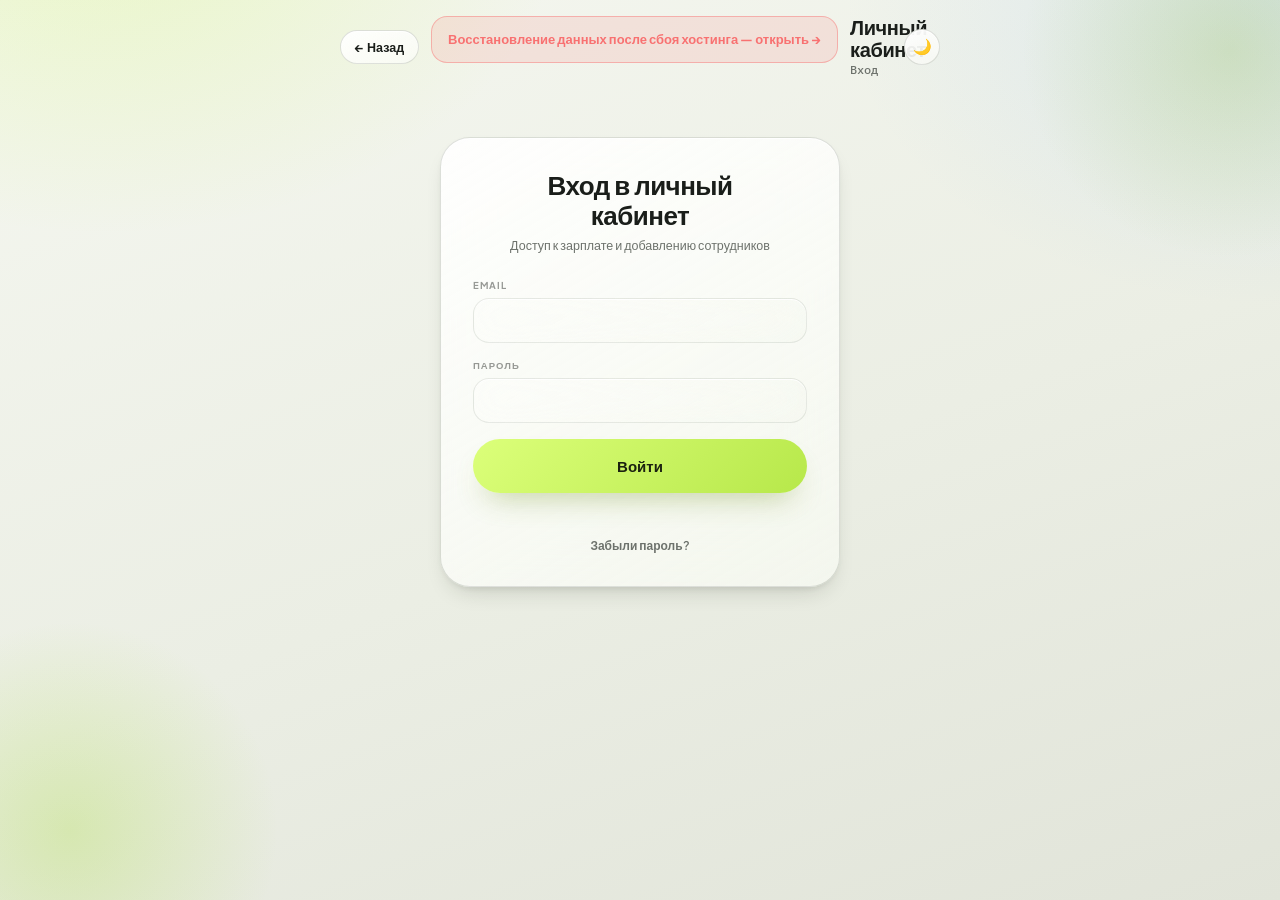
==== commit 1833370d: "Update index.html" ====
--- a/index.html
+++ b/index.html
@@ -80,6 +80,26 @@
         }
         .category-btn.active { background: var(--g-pri); color: var(--g-pri-tx); border-color: transparent; }
 
+        .category-btn { flex: none; white-space: nowrap; }
+
+        /* С третьей категорией («Машины») ряд кнопок перестал помещаться в
+           одну строку с иконками: кнопкам нужно ~263px, иконкам ~124px, а на
+           типичном телефоне (390px) всего ~348px полезной ширины. Прокрутка
+           здесь не годится — она режет кнопку посередине слова.
+           Поэтому на узких экранах иконки остаются сверху справа, а
+           категории переезжают на свою строку во всю ширину. */
+        @media (max-width: 440px) {
+            .mobile-header { flex-wrap: wrap; row-gap: 10px; }
+            .header-icons { order: 1; margin-left: auto; }
+            #mobile-header-cat-group {
+                order: 2;
+                flex-basis: 100%;
+                justify-content: flex-start;
+                gap: 7px !important;
+            }
+            .category-btn { padding: 7px 11px; }
+        }
+
         .install-banner { background: var(--gs2); backdrop-filter: var(--g-blur-sm); -webkit-backdrop-filter: var(--g-blur-sm); border: 1px solid var(--gbd); box-shadow: var(--gin); color: var(--tx); padding: 12px; border-radius: 16px; margin-bottom: 15px; text-align: center; font-size: 14px; display: none; }
 
         .ios-install-row { display: flex; align-items: flex-start; gap: 10px; }
@@ -587,7 +607,7 @@
         <div class="sidebar-mark"><svg width="20" height="20" viewBox="0 0 24 24" fill="none" stroke="currentColor" stroke-width="1.8" stroke-linecap="round" stroke-linejoin="round"><path d="M4 8.6V5.8A1.8 1.8 0 0 1 5.8 4h2.8M15.4 4h2.8A1.8 1.8 0 0 1 20 5.8v2.8M20 15.4v2.8a1.8 1.8 0 0 1-1.8 1.8h-2.8M8.6 20H5.8A1.8 1.8 0 0 1 4 18.2v-2.8"></path></svg></div>
         <div>
             <div class="sidebar-title">Инвентарь</div>
-            <div class="sidebar-sub">дроны · самокаты</div>
+            <div class="sidebar-sub">дроны · самокаты · машины</div>
         </div>
     </div>
 
@@ -595,6 +615,7 @@
     <div class="sidebar-cat">
         <button class="cat-item" id="sb-drones" onclick="switchCategory('Дроны'); setSbCat(this)"><span><svg width="15" height="15" viewBox="0 0 24 24" fill="none" stroke="currentColor" stroke-width="1.7" stroke-linecap="round" stroke-linejoin="round"><path d="M9.4 9.4h5.2v5.2H9.4zM9.4 9.4 6.4 6.8M14.6 9.4 17.6 6.8M9.4 14.6 6.4 17.2M14.6 14.6 17.6 17.2M4 6.8h4.8M15.2 6.8H20M4 17.2h4.8M15.2 17.2H20"></path></svg></span> Дроны</button>
         <button class="cat-item active" id="sb-scooters" onclick="switchCategory('Самокаты'); setSbCat(this)"><span><svg width="15" height="15" viewBox="0 0 24 24" fill="none" stroke="currentColor" stroke-width="1.7" stroke-linecap="round" stroke-linejoin="round"><path d="M6.2 15.2a2.4 2.4 0 1 0 .01 4.8 2.4 2.4 0 1 0-.01-4.8M17.8 15.2a2.4 2.4 0 1 0 .01 4.8 2.4 2.4 0 1 0-.01-4.8M8.6 17.6h5.2l2.9-11M14.6 6.6h4"></path></svg></span> Самокаты</button>
+        <button class="cat-item" id="sb-cars" onclick="switchCategory('Машины'); setSbCat(this)"><span><svg width="15" height="15" viewBox="0 0 24 24" fill="none" stroke="currentColor" stroke-width="1.7" stroke-linecap="round" stroke-linejoin="round"><path d="M4.2 12.6 6 7.8a2 2 0 0 1 1.87-1.3h8.26A2 2 0 0 1 18 7.8l1.8 4.8"></path><path d="M3 12.6h18v4.2a1 1 0 0 1-1 1H4a1 1 0 0 1-1-1z"></path><circle cx="7.4" cy="17.8" r="1.5"></circle><circle cx="16.6" cy="17.8" r="1.5"></circle></svg></span> Машины</button>
     </div>
 
     <div>
@@ -650,6 +671,7 @@
         <div id="mobile-header-cat-group" style="display:flex; gap:8px;">
             <button id="btn-drones" class="category-btn" onclick="switchCategory('Дроны')"><svg width="13" height="13" viewBox="0 0 24 24" fill="none" stroke="currentColor" stroke-width="1.7" stroke-linecap="round" stroke-linejoin="round"><path d="M9.4 9.4h5.2v5.2H9.4zM9.4 9.4 6.4 6.8M14.6 9.4 17.6 6.8M9.4 14.6 6.4 17.2M14.6 14.6 17.6 17.2M4 6.8h4.8M15.2 6.8H20M4 17.2h4.8M15.2 17.2H20"></path></svg> Дроны</button>
             <button id="btn-scooters" class="category-btn active" onclick="switchCategory('Самокаты')"><svg width="13" height="13" viewBox="0 0 24 24" fill="none" stroke="currentColor" stroke-width="1.7" stroke-linecap="round" stroke-linejoin="round"><path d="M6.2 15.2a2.4 2.4 0 1 0 .01 4.8 2.4 2.4 0 1 0-.01-4.8M17.8 15.2a2.4 2.4 0 1 0 .01 4.8 2.4 2.4 0 1 0-.01-4.8M8.6 17.6h5.2l2.9-11M14.6 6.6h4"></path></svg> Самокаты</button>
+            <button id="btn-cars" class="category-btn" onclick="switchCategory('Машины')"><svg width="13" height="13" viewBox="0 0 24 24" fill="none" stroke="currentColor" stroke-width="1.7" stroke-linecap="round" stroke-linejoin="round"><path d="M4.2 12.6 6 7.8a2 2 0 0 1 1.87-1.3h8.26A2 2 0 0 1 18 7.8l1.8 4.8"></path><path d="M3 12.6h18v4.2a1 1 0 0 1-1 1H4a1 1 0 0 1-1-1z"></path><circle cx="7.4" cy="17.8" r="1.5"></circle><circle cx="16.6" cy="17.8" r="1.5"></circle></svg> Машины</button>
         </div>
         <div class="header-icons">
             <a href="cabinet.html" class="icon-btn" id="header-account-btn" title="Личный кабинет" style="background:var(--g-pri); color:var(--g-pri-tx); border:none; font:700 11.5px var(--f-head);">ЛК</a>
@@ -938,6 +960,27 @@
     let isScanning = false;
     let allProducts = [];
     let currentProduct = null;
+    // ── Категории товаров ─────────────────────────────────────────────
+    // Единственное место, где категории перечислены. Раньше они были зашиты
+    // парами в двух десятках мест («Дроны или самокаты»), и добавление
+    // третьей требовало найти их все. Теперь, чтобы завести ещё одну,
+    // достаточно дописать строку сюда, добавить модели в models.js, кнопки
+    // в разметку и категорию в CATEGORIES на сервере.
+    const CATEGORIES = [
+        { name: 'Дроны',    icon: 'drone',   sbId: 'sb-drones',   btnId: 'btn-drones' },
+        { name: 'Самокаты', icon: 'scooter', sbId: 'sb-scooters', btnId: 'btn-scooters' },
+        { name: 'Машины',   icon: 'car',     sbId: 'sb-cars',     btnId: 'btn-cars' }
+    ];
+    const CATEGORY_NAMES = CATEGORIES.map(c => c.name);
+
+    function categoryIcon(name) {
+        const c = CATEGORIES.find(x => x.name === name);
+        return c ? c.icon : 'package';
+    }
+    function isKnownCategory(name) {
+        return CATEGORY_NAMES.indexOf(name) !== -1;
+    }
+
     let currentCategory = 'Самокаты';
 
     let cachedProducts = null;
@@ -1272,14 +1315,14 @@
 
     // Скан QR не зависит от выбранной наверху категории — ищет товар и в дронах, и в самокатах.
     async function findProductAcrossCategories(sku) {
-        for (const cat of ['Дроны', 'Самокаты']) {
+        for (const cat of CATEGORY_NAMES) {
             const cached = window['cachedProducts_' + cat];
             if (cached && cached.length) {
                 const found = cached.find(p => p['Артикул'] === sku);
                 if (found) return { product: found, cat: cat };
             }
         }
-        for (const cat of ['Дроны', 'Самокаты']) {
+        for (const cat of CATEGORY_NAMES) {
             try {
                 const controller = new AbortController();
                 const timeoutId = setTimeout(() => controller.abort(), 5000);
@@ -1290,7 +1333,7 @@
                 return { product: data, cat: cat };
             } catch (error) { /* пробуем следующую категорию */ }
         }
-        for (const cat of ['Дроны', 'Самокаты']) {
+        for (const cat of CATEGORY_NAMES) {
             const offlineData = loadProductsFromLocalStorageForCategory(cat);
             if (offlineData && offlineData.products) {
                 const found = offlineData.products.find(p => p['Артикул'] === sku);
@@ -1333,7 +1376,7 @@
         let html = '';
         list.slice(0, 3).forEach(r => {
             const si = getStatusIcon(r.status);
-            const catIcon = svgIcon(r.cat === 'Дроны' ? 'drone' : 'scooter', 19);
+            const catIcon = svgIcon(categoryIcon(r.cat), 19);
             let whenLabel = r.time || '';
             if (r.ts) {
                 const scanDate = new Date(r.ts);
@@ -1520,17 +1563,17 @@
     // Объединённый список товаров обеих категорий для поиска — не путать с allProducts
     // (тот всегда относится только к текущей выбранной категории и используется в каталоге).
     function getAllProductsForSearch() {
-        const drones = window['cachedProducts_Дроны'] || [];
-        const scooters = window['cachedProducts_Самокаты'] || [];
-        return [
-            ...drones.map(p => ({ ...p, _cat: 'Дроны' })),
-            ...scooters.map(p => ({ ...p, _cat: 'Самокаты' }))
-        ];
+        // Склеиваем кэш всех категорий сразу — так поиск ищет по всему складу,
+        // а не только по выбранной вкладке.
+        return CATEGORY_NAMES.reduce((all, cat) => {
+            const items = window['cachedProducts_' + cat] || [];
+            return all.concat(items.map(p => ({ ...p, _cat: cat })));
+        }, []);
     }
 
     // Подгружает данные обеих категорий в кэш, чтобы поиск сразу видел и дроны, и самокаты
     function ensureAllCategoriesLoaded() {
-        ['Дроны', 'Самокаты'].forEach(cat => {
+        CATEGORY_NAMES.forEach(cat => {
             const cacheKey = 'cachedProducts_' + cat;
             if (!window[cacheKey] || !window[cacheKey].length) {
                 const offline = loadProductsFromLocalStorageForCategory(cat);
@@ -1566,7 +1609,7 @@
         let html = '<div style="display:flex; flex-direction:column; gap:8px; margin-top:12px;">';
         visible.forEach(p => {
             const si = getStatusIcon(p['Статус']);
-            const catIcon = svgIcon(p._cat === 'Дроны' ? 'drone' : 'scooter', 19);
+            const catIcon = svgIcon(categoryIcon(p._cat), 19);
             let price = p['Цена закупка'];
             price = (price && !isNaN(parseFloat(price))) ? parseFloat(price).toLocaleString('ru-RU') + ' ₽' : '';
             html += '<div class="list-row" onclick="selectSearchResult(\'' + escapeHtml(p['Артикул']) + '\', \'' + escapeHtml(p._cat) + '\')">'
@@ -1664,7 +1707,7 @@
         }
 
         // Не нашли локально — пробуем сеть по обеим категориям по очереди
-        for (const cat of ['Дроны', 'Самокаты']) {
+        for (const cat of CATEGORY_NAMES) {
             try {
                 const controller = new AbortController();
                 const timeoutId = setTimeout(() => controller.abort(), 5000);
@@ -1678,7 +1721,7 @@
         }
 
         // Сеть недоступна — офлайн-кэш по обеим категориям
-        for (const cat of ['Дроны', 'Самокаты']) {
+        for (const cat of CATEGORY_NAMES) {
             const offlineData = loadProductsFromLocalStorageForCategory(cat);
             if (offlineData && offlineData.products) {
                 const offlineProduct = offlineData.products.find(p => p['Артикул'] === sku);
@@ -1743,7 +1786,7 @@
         const si = getStatusIcon(p['Статус']);
         const statusText = getStatusText(p['Статус']);
         const escapedSku = escapeHtml(p['Артикул']);
-        const catIcon = svgIcon(currentCategory === 'Дроны' ? 'drone' : 'scooter', 28);
+        const catIcon = svgIcon(categoryIcon(currentCategory), 28);
         const tileBg = 'color-mix(in srgb, ' + si.color + ' 18%, transparent)';
 
         let html = '<div class="product-card" id="product-card-' + escapedSku + '">'
@@ -2063,7 +2106,7 @@
             let cardClass = 'catalog-card product-item';
             if (status === 'Продан') cardClass += ' is-dim';
             if (printSelectMode && isSelected) cardClass += ' is-print-selected';
-            const catIcon = svgIcon(currentCategory === 'Дроны' ? 'drone' : 'scooter', 23);
+            const catIcon = svgIcon(categoryIcon(currentCategory), 23);
             const clickHandler = printSelectMode
                 ? "togglePrintSelection('" + escapeHtml(sku) + "')"
                 : "viewProductDetail('" + escapeHtml(sku) + "')";
@@ -2330,15 +2373,13 @@
         if (detailPanel) detailPanel.classList.remove('visible');
 
         document.querySelectorAll('.category-btn').forEach(btn => btn.classList.remove('active'));
-        if (category === 'Дроны') {
-            document.getElementById('btn-drones').classList.add('active');
-        } else {
-            document.getElementById('btn-scooters').classList.add('active');
-        }
-
-        // Синхронизируем сайдбар категории
-        const sbCatBtn = document.getElementById(category === 'Дроны' ? 'sb-drones' : 'sb-scooters');
-        setSbCat(sbCatBtn || null);
+        const cat = CATEGORIES.find(c => c.name === category);
+        if (cat) {
+            const btn = document.getElementById(cat.btnId);
+            if (btn) btn.classList.add('active');
+            // Синхронизируем сайдбар категории
+            setSbCat(document.getElementById(cat.sbId) || null);
+        }
 
         updateModelsForCategory(category);
 
@@ -2451,7 +2492,7 @@
 
     function getAllOfflineProducts() {
         const all = [];
-        for (let cat of ['Дроны', 'Самокаты']) {
+        for (let cat of CATEGORY_NAMES) {
             const cached = localStorage.getItem('cachedProducts_' + cat);
             if (cached) {
                 const data = JSON.parse(cached);
@@ -2727,13 +2768,13 @@
     function handleUrlParams() {
         const urlParams = new URLSearchParams(window.location.search);
         const category = urlParams.get('category');
-        if (category && (category === 'Дроны' || category === 'Самокаты')) {
+        if (category && isKnownCategory(category)) {
             currentCategory = category;
             document.querySelectorAll('.category-btn').forEach(btn => btn.classList.remove('active'));
-            if (category === 'Дроны') {
-                document.getElementById('btn-drones').classList.add('active');
-            } else {
-                document.getElementById('btn-scooters').classList.add('active');
+            const urlCat = CATEGORIES.find(c => c.name === category);
+            if (urlCat) {
+                const urlBtn = document.getElementById(urlCat.btnId);
+                if (urlBtn) urlBtn.classList.add('active');
             }
             const headerTitle = document.querySelector('#catalog-panel .page-title');
             if (headerTitle) headerTitle.textContent = 'Каталог · ' + category;
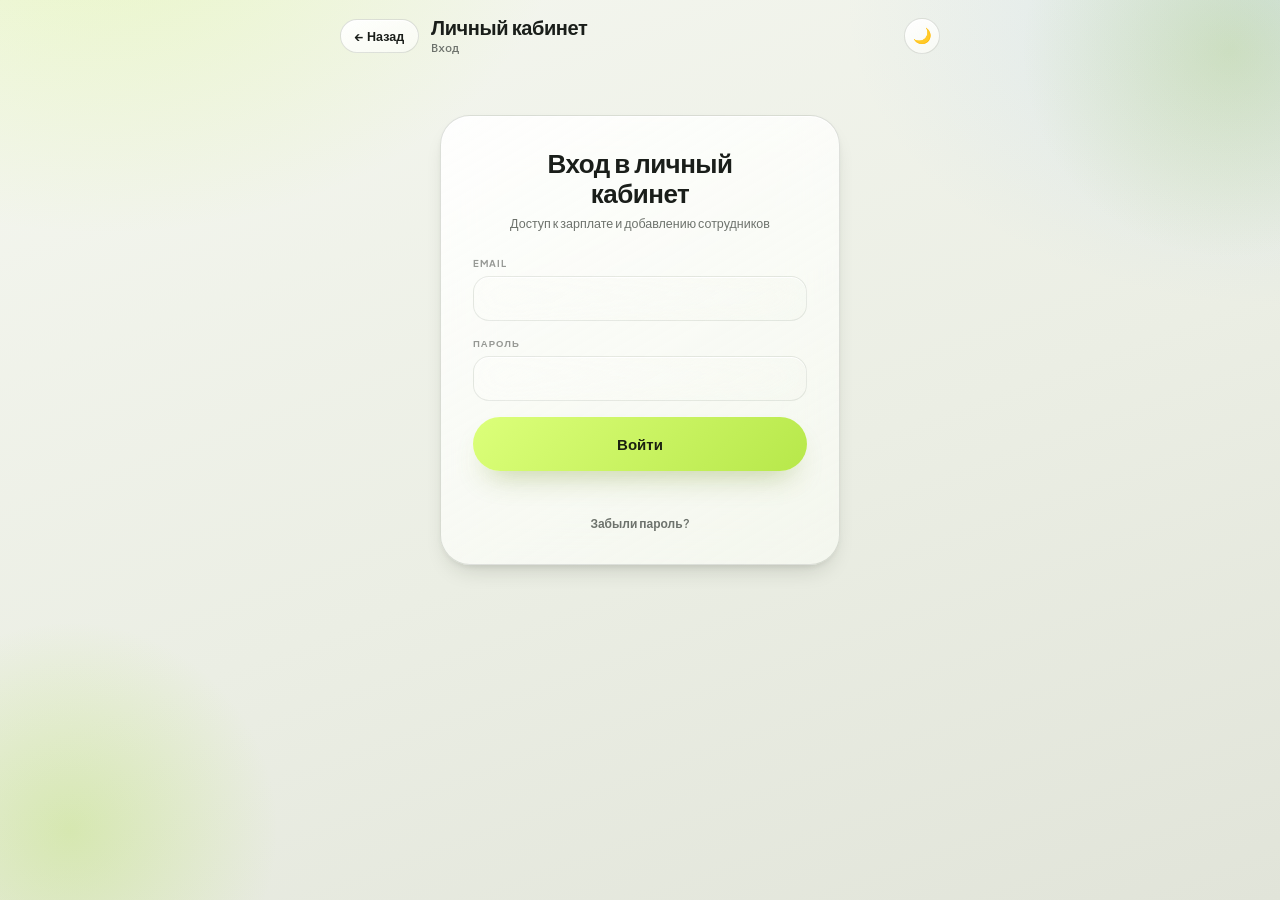
==== commit 5a8d59ab: "Update index.html" ====
--- a/index.html
+++ b/index.html
@@ -2097,6 +2097,13 @@
             container.innerHTML = '<div class="error">📭 Товары не найдены.</div>';
             return;
         }
+        // Порядок задаём здесь, в единственном месте отрисовки каталога.
+        // Раньше сортировка вызывалась только на трёх путях из одиннадцати —
+        // при открытии вкладки, после добавления или удаления товара список
+        // выводился в том порядке, в каком его вернула база, то есть по
+        // номеру записи. После восстановления каталога из резервной копии
+        // номера перестали совпадать с датами, и порядок выглядел случайным.
+        products = sortByStatus(products);
         let html = '<div class="products-grid">';
         products.forEach(product => {
             const status = product['Статус'] || '';
